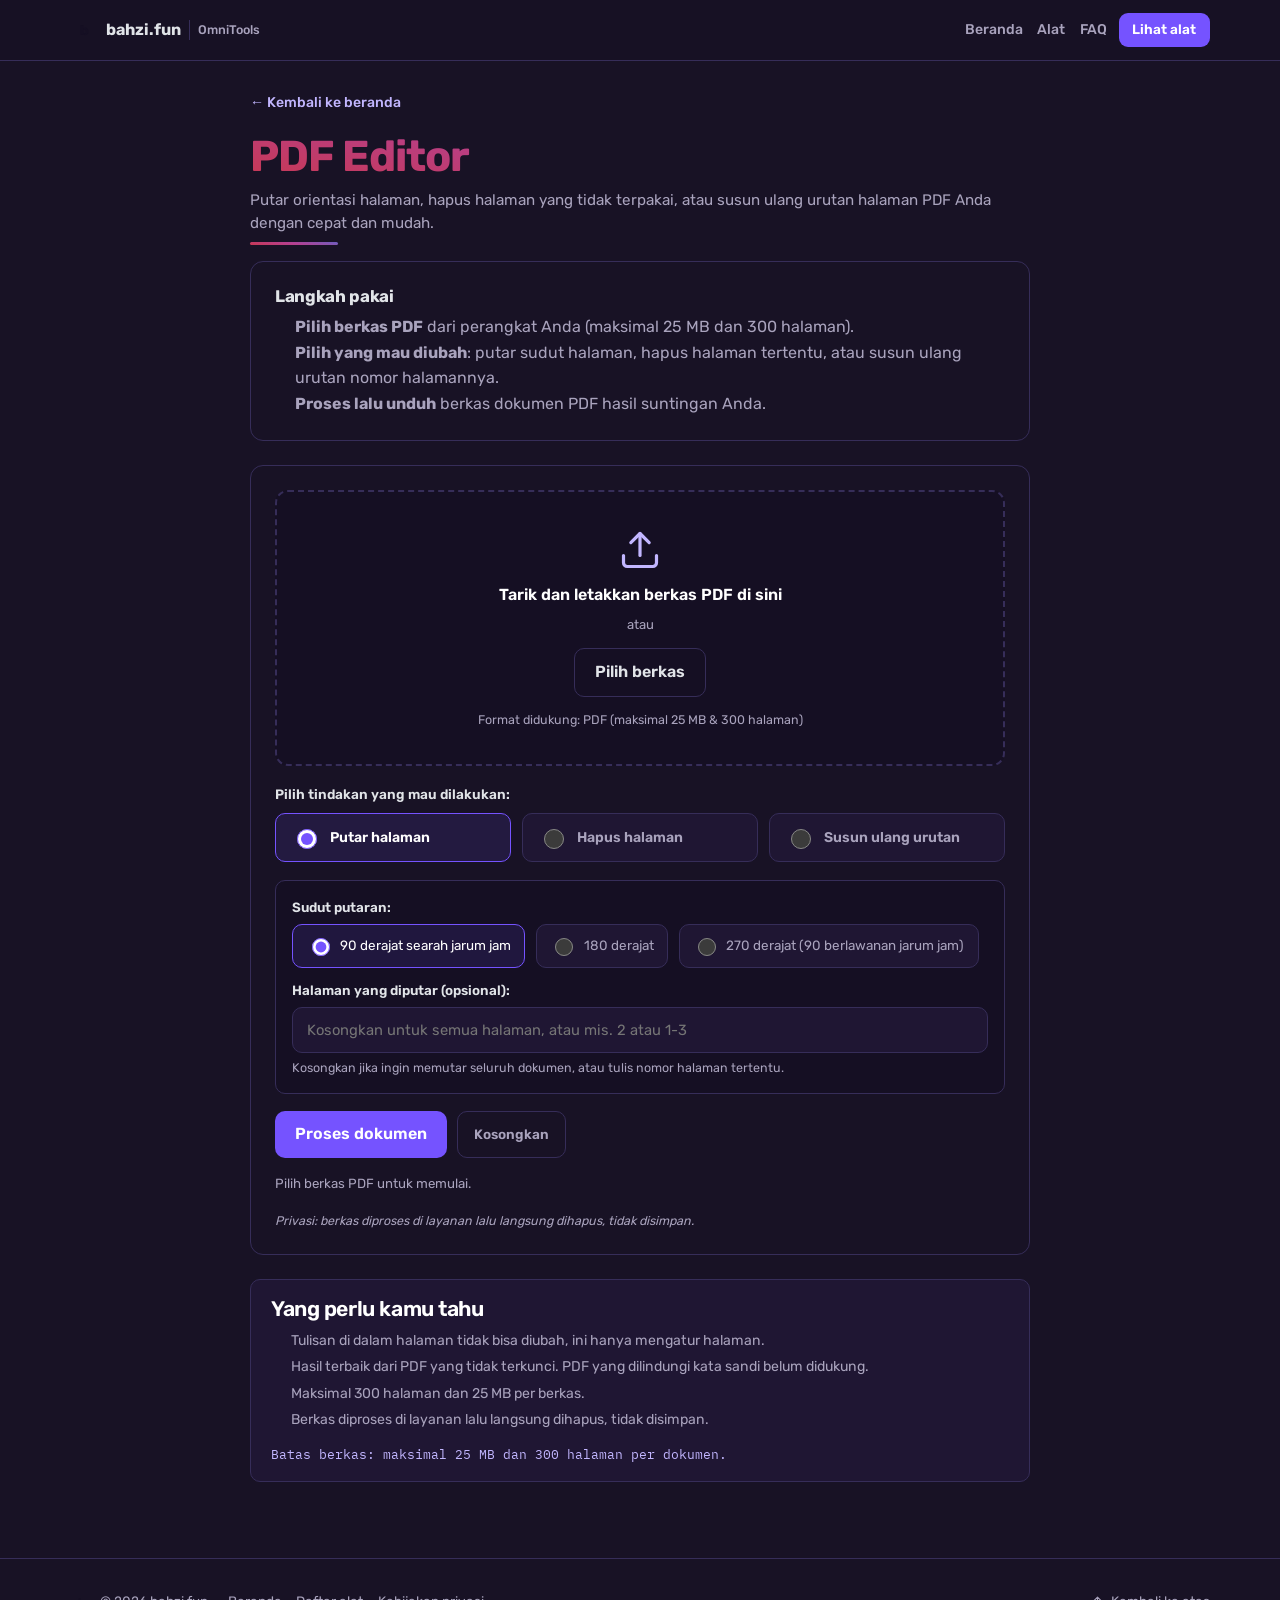
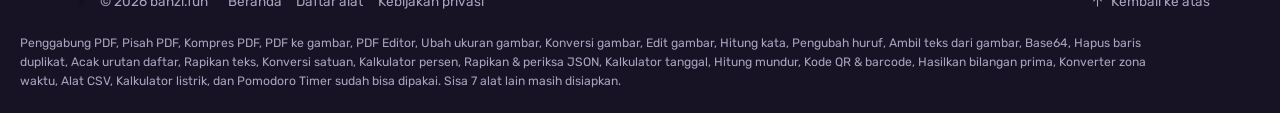
==== editor-pdf/index.html @ 370a0bfe "Tambah alat "PDF Editor": putar, hapus, atau susun ulang halaman PDF" ====
<!DOCTYPE html>
<html lang="id">
<head>
  <meta charset="UTF-8">
  <meta name="viewport" content="width=device-width, initial-scale=1">
  <meta name="color-scheme" content="dark">
  <meta name="theme-color" content="#181225">
  <meta name="robots" content="index,follow">

  <title>PDF Editor: Putar, hapus, susun ulang halaman PDF | bahzi.fun</title>
  <meta name="description" content="Putar sudut halaman, hapus halaman tertentu, atau susun ulang urutan dokumen PDF langsung di browser. Batas 25 MB dan 300 halaman. Berkas diproses di memori layanan lalu langsung dihapus.">
  <link rel="canonical" href="https://bahzi.fun/editor-pdf/">

  <!-- Google tag (gtag.js) + Consent Mode v2 -->
  <script>
    window.dataLayer = window.dataLayer || [];
    function gtag(){dataLayer.push(arguments);}
    gtag('consent', 'default', {
      ad_storage: 'denied',
      ad_user_data: 'denied',
      ad_personalization: 'denied',
      analytics_storage: 'denied',
      wait_for_update: 500
    });
  </script>
  <script async src="https://www.googletagmanager.com/gtag/js?id=G-MKL7XG6DH4"></script>
  <script>
    gtag('js', new Date());
    gtag('config', 'G-MKL7XG6DH4');
  </script>

  <!-- Google AdSense -->
  <script async src="https://pagead2.googlesyndication.com/pagead/js/adsbygoogle.js?client=ca-pub-5901632307149966"
          crossorigin="anonymous"></script>

  <meta property="og:type" content="website">
  <meta property="og:site_name" content="bahzi.fun">
  <meta property="og:title" content="PDF Editor: Putar, hapus, susun ulang halaman PDF | bahzi.fun">
  <meta property="og:description" content="Putar sudut halaman, hapus halaman tertentu, atau susun ulang urutan dokumen PDF langsung di browser. Batas 25 MB dan 300 halaman. Berkas diproses di memori layanan lalu langsung dihapus.">
  <meta property="og:url" content="https://bahzi.fun/editor-pdf/">
  <meta property="og:locale" content="id_ID">

  <meta name="twitter:card" content="summary">
  <meta name="twitter:title" content="PDF Editor: Putar, hapus, susun ulang halaman PDF | bahzi.fun">
  <meta name="twitter:description" content="Putar sudut halaman, hapus halaman tertentu, atau susun ulang urutan dokumen PDF langsung di browser. Batas 25 MB dan 300 halaman. Berkas diproses di memori layanan lalu langsung dihapus.">

  <link rel="icon" href="data:image/svg+xml,%3Csvg viewBox='0 0 32 32'%3E%3Cdefs%3E%3ClinearGradient id='g' x1='0' y1='0' x2='1' y2='1'%3E%3Cstop offset='0' stop-color='%23fd44b0'/%3E%3Cstop offset='1' stop-color='%237553ff'/%3E%3C/linearGradient%3E%3C/defs%3E%3Crect width='32' height='32' rx='9' fill='url(%23g)'/%3E%3Ctext x='16' y='22' text-anchor='middle' font-size='16' font-weight='700' fill='%23150f23' font-family='sans-serif'%3Eb%3C/text%3E%3C/svg%3E">

  <link rel="stylesheet" href="/assets/styles.css?v=__V__">
  <script src="/assets/tool-pdf-edit.js?v=__V__" defer></script>
</head>
<body>
  <a class="skip-link" href="#main">Lewati ke konten utama</a>

  <!-- Sprite ikon inline -->
  <svg class="svg-sprite" aria-hidden="true" hidden>
    <defs>
      <linearGradient id="bz-gradient" x1="0" y1="0" x2="1" y2="1">
        <stop offset="0" stop-color="#fd44b0"></stop>
        <stop offset="1" stop-color="#7553ff"></stop>
      </linearGradient>
    </defs>
    <symbol id="icon-logo" viewBox="0 0 32 32">
      <rect width="32" height="32" rx="9" fill="url(#bz-gradient)"></rect>
      <text x="16" y="22" text-anchor="middle" font-size="16" font-weight="700" fill="#150f23">b</text>
    </symbol>
    <symbol id="icon-arrow-up" viewBox="0 0 24 24" fill="none" stroke="currentColor" stroke-width="1.75" stroke-linecap="round" stroke-linejoin="round">
      <path d="M12 19V5M6 11l6-6 6 6"></path>
    </symbol>
  </svg>

  <header class="navbar" id="top">
    <div class="navbar__inner container">
      <a class="navbar__brand" href="/" aria-label="bahzi.fun: kembali ke beranda">
        <svg class="wordmark" aria-hidden="true" focusable="false"><use href="#icon-logo"></use></svg>
        <span class="navbar__brand-text">bahzi.fun</span>
        <span class="navbar__brand-sub">OmniTools</span>
      </a>
      <nav class="navbar__nav" aria-label="Navigasi utama">
        <a class="navbar__link" href="/">Beranda</a>
        <a class="navbar__link" href="/#alat">Alat</a>
        <a class="navbar__link" href="/#faq">FAQ</a>
      </nav>
      <a class="btn btn--primary btn--sm navbar__cta" href="/#alat">Lihat alat</a>
    </div>
  </header>

  <main id="main">
    <section class="tools section--sub" aria-labelledby="pdfedit-title">
      <div class="container pdfedit__page">
        <div class="tools__head">
          <p class="pdfedit__back"><a class="pdfedit__back-link" href="/">&larr; Kembali ke beranda</a></p>
          <h1 class="tools__title" id="pdfedit-title">PDF Editor</h1>
          <p class="tools__lead">Putar orientasi halaman, hapus halaman yang tidak terpakai, atau susun ulang urutan halaman PDF Anda dengan cepat dan mudah.</p>
        </div>

        <section class="panel" style="margin-bottom: 1.5rem;" aria-labelledby="langkah-title">
          <h2 id="langkah-title" style="font-size: 1.05rem; margin-top: 0;">Langkah pakai</h2>
          <ol style="margin: .5rem 0 0 1.25rem; padding: 0; color: var(--text-muted); line-height: 1.6;">
            <li><strong>Pilih berkas PDF</strong> dari perangkat Anda (maksimal 25 MB dan 300 halaman).</li>
            <li><strong>Pilih yang mau diubah</strong>: putar sudut halaman, hapus halaman tertentu, atau susun ulang urutan nomor halamannya.</li>
            <li><strong>Proses lalu unduh</strong> berkas dokumen PDF hasil suntingan Anda.</li>
          </ol>
        </section>

        <div class="container">
          <aside class="ad-slot" data-ad-slot="atas" aria-label="Iklan"></aside>
        </div>

        <div class="pdfedit__app panel" id="pdfedit-app">
          <form id="pdfedit-form" class="pdfedit__form">
            <!-- Area pilih berkas (drag and drop) -->
            <div class="pdfedit__dropzone" id="pdfedit-dropzone" tabindex="0" role="region" aria-label="Area pilih berkas PDF">
              <input type="file" id="pdfedit-file-input" class="pdfedit__file-input" accept="application/pdf,.pdf" aria-label="Unggah berkas PDF">
              <div class="pdfedit__drop-content">
                <svg class="pdfedit__drop-icon" viewBox="0 0 24 24" fill="none" stroke="currentColor" stroke-width="1.75" stroke-linecap="round" stroke-linejoin="round" aria-hidden="true">
                  <path d="M21 15v4a2 2 0 0 1-2 2H5a2 2 0 0 1-2-2v-4"></path>
                  <polyline points="17 8 12 3 7 8"></polyline>
                  <line x1="12" y1="3" x2="12" y2="15"></line>
                </svg>
                <p class="pdfedit__drop-title">Tarik dan letakkan berkas PDF di sini</p>
                <p class="pdfedit__drop-subtitle">atau</p>
                <button type="button" class="btn btn--secondary pdfedit__browse-btn" id="pdfedit-browse-btn">Pilih berkas</button>
                <p class="pdfedit__drop-hint" id="pdfedit-drop-hint">Format didukung: PDF (maksimal 25 MB &amp; 300 halaman)</p>
              </div>
            </div>

            <!-- Ringkasan berkas yang dipilih -->
            <div class="pdfedit__file-box" id="pdfedit-file-box" hidden>
              <div class="pdfedit__file-details">
                <span class="pdfedit__file-badge" id="pdfedit-file-badge">PDF</span>
                <div class="pdfedit__file-text">
                  <p class="pdfedit__file-name" id="pdfedit-file-name"></p>
                  <p class="pdfedit__file-size" id="pdfedit-file-size"></p>
                  <p class="pdfedit__file-pages" id="pdfedit-file-pages"></p>
                </div>
              </div>
              <button type="button" class="btn btn--ghost btn--sm pdfedit__remove-btn" id="pdfedit-remove-btn" aria-label="Ganti berkas">Ganti berkas</button>
            </div>

            <!-- Pilihan mode penyuntingan (dibangun dinamis dari limits) -->
            <div class="pdfedit__section" id="pdfedit-section-mode">
              <span class="pdfedit__section-label" id="pdfedit-mode-heading">Pilih tindakan yang mau dilakukan:</span>
              <div class="pdfedit__mode-list" id="pdfedit-mode-list" role="radiogroup" aria-labelledby="pdfedit-mode-heading">
                <!-- Diisi dari respons limits -->
              </div>
            </div>

            <!-- Panel Mode: Putar -->
            <div class="pdfedit__panel-mode" id="pdfedit-panel-putar">
              <div class="pdfedit__field-item">
                <span class="pdfedit__field-label">Sudut putaran:</span>
                <div class="pdfedit__angle-group" id="pdfedit-angle-group" role="radiogroup" aria-label="Sudut rotasi">
                  <label class="pdfedit__angle-label">
                    <input type="radio" name="pdfedit-angle-radio" value="90" checked>
                    <span>90 derajat searah jarum jam</span>
                  </label>
                  <label class="pdfedit__angle-label">
                    <input type="radio" name="pdfedit-angle-radio" value="180">
                    <span>180 derajat</span>
                  </label>
                  <label class="pdfedit__angle-label">
                    <input type="radio" name="pdfedit-angle-radio" value="270">
                    <span>270 derajat (90 berlawanan jarum jam)</span>
                  </label>
                </div>
              </div>
              <div class="pdfedit__field-item">
                <label class="pdfedit__field-label" for="pdfedit-input-pages-rotate">Halaman yang diputar (opsional):</label>
                <input type="text" id="pdfedit-input-pages-rotate" class="pdfedit__input-text" placeholder="Kosongkan untuk semua halaman, atau mis. 2 atau 1-3">
                <p class="pdfedit__field-hint">Kosongkan jika ingin memutar seluruh dokumen, atau tulis nomor halaman tertentu.</p>
              </div>
            </div>

            <!-- Panel Mode: Hapus -->
            <div class="pdfedit__panel-mode" id="pdfedit-panel-hapus" hidden>
              <div class="pdfedit__field-item">
                <label class="pdfedit__field-label" for="pdfedit-input-pages-delete">Nomor halaman yang ingin dihapus:</label>
                <input type="text" id="pdfedit-input-pages-delete" class="pdfedit__input-text" placeholder="contoh: 2, atau 1-3">
                <p class="pdfedit__field-hint">Tulis nomor atau rentang halaman yang akan dibuang (contoh: 2, atau 1-3, 5). Sisakan minimal satu halaman.</p>
              </div>
            </div>

            <!-- Panel Mode: Susun ulang (urutkan) -->
            <div class="pdfedit__panel-mode" id="pdfedit-panel-urutkan" hidden>
              <div class="pdfedit__field-item">
                <label class="pdfedit__field-label" for="pdfedit-input-order">Urutan baru halaman:</label>
                <input type="text" id="pdfedit-input-order" class="pdfedit__input-text" placeholder="contoh: 3, 1, 2">
                <p class="pdfedit__field-hint">Tulis urutan lengkap nomor halaman 1 sampai N dipisahkan koma.</p>
                <div class="pdfedit__order-actions">
                  <button type="button" class="btn btn--secondary btn--sm pdfedit__helper-btn" id="pdfedit-btn-auto-order">Isi otomatis berurutan</button>
                </div>
              </div>
            </div>

            <!-- Tombol aksi form -->
            <div class="pdfedit__actions">
              <button type="submit" class="btn btn--primary pdfedit__submit-btn" id="pdfedit-submit-btn" disabled>Proses dokumen</button>
              <button type="button" class="btn btn--ghost pdfedit__reset-btn" id="pdfedit-reset-btn" disabled>Kosongkan</button>
            </div>
          </form>

          <!-- Wadah status proses -->
          <div class="status pdfedit__status" id="pdfedit-status" aria-live="polite">Pilih berkas PDF untuk memulai.</div>

          <!-- Panel hasil proses -->
          <div class="pdfedit__results" id="pdfedit-results" hidden>
            <div class="pdfedit__results-head">
              <h2 class="pdfedit__results-title">Hasil suntingan</h2>
              <p class="pdfedit__results-meta" id="pdfedit-results-meta"></p>
            </div>

            <div class="pdfedit__summary-grid" id="pdfedit-summary-grid">
              <div class="pdfedit__summary-card">
                <span class="pdfedit__summary-label">Halaman awal</span>
                <span class="pdfedit__summary-value" id="pdfedit-summary-source">-</span>
              </div>
              <div class="pdfedit__summary-card">
                <span class="pdfedit__summary-label">Halaman hasil</span>
                <span class="pdfedit__summary-value" id="pdfedit-summary-result">-</span>
              </div>
              <div class="pdfedit__summary-card">
                <span class="pdfedit__summary-label">Halaman disunting</span>
                <span class="pdfedit__summary-value pdfedit__summary-value--highlight" id="pdfedit-summary-affected">-</span>
              </div>
            </div>

            <div class="pdfedit__result-info" id="pdfedit-result-info">
              <p class="pdfedit__info-text" id="pdfedit-info-text"></p>
            </div>

            <div class="pdfedit__results-actions">
              <a class="btn btn--primary pdfedit__download-btn" id="pdfedit-download-btn" href="#" role="button" download="editor-pdf.pdf">Unduh PDF</a>
              <button type="button" class="btn btn--secondary pdfedit__copy-btn" id="pdfedit-copy-btn">Salin ringkasan</button>
            </div>
          </div>

          <p class="pdfedit__privacy-tag">Privasi: berkas diproses di layanan lalu langsung dihapus, tidak disimpan.</p>
        </div>

        <!-- Bagian Yang Perlu Kamu Tahu -->
        <section class="panel pdfedit__notice" style="margin-top: 1.5rem;" aria-labelledby="notice-title">
          <h2 class="pdfedit__notice-title" id="notice-title">Yang perlu kamu tahu</h2>
          <ul class="pdfedit__notice-list" id="pdfedit-notice-list">
            <li>Tulisan di dalam halaman tidak bisa diubah, ini hanya mengatur halaman.</li>
            <li>Hasil terbaik dari PDF yang tidak terkunci. PDF yang dilindungi kata sandi belum didukung.</li>
            <li>Maksimal 300 halaman dan 25 MB per berkas.</li>
            <li>Berkas diproses di layanan lalu langsung dihapus, tidak disimpan.</li>
          </ul>
          <p class="pdfedit__limits-desc" id="pdfedit-limits-desc">Batas berkas: maksimal 25 MB dan 300 halaman per dokumen.</p>
        </section>

        <div class="container">
          <aside class="ad-slot" data-ad-slot="bawah" aria-label="Iklan"></aside>
        </div>

        <noscript>
          <div class="panel pdfedit__noscript">
            <h2>Penyunting Halaman PDF</h2>
            <p>Alat ini memungkinkan Anda memutar sudut halaman, menghapus halaman yang tidak dibutuhkan, atau menyusun ulang susunan halaman PDF. Untuk menjalankan proses penyuntingan, silakan aktifkan JavaScript pada peramban Anda.</p>
            <p>Batas berkas: maksimal 25 MB dan 300 halaman per dokumen. Berkas diproses langsung di memori layanan lalu segera dibuang.</p>
          </div>
        </noscript>
      </div>
    </section>
  </main>

  <footer class="footer">
    <div class="footer__inner container">
      <div class="footer__brand">
        <svg class="wordmark wordmark--sm" aria-hidden="true" focusable="false"><use href="#icon-logo"></use></svg>
        <p class="footer__copy">&copy; 2026 bahzi.fun</p>
      </div>
      <nav class="footer__nav" aria-label="Tautan footer">
        <a class="footer__link" href="/">Beranda</a>
        <a class="footer__link" href="/#alat">Daftar alat</a>
        <a class="footer__link" href="/privasi.html">Kebijakan privasi</a>
      </nav>
      <a class="footer__top" href="#top" aria-label="Kembali ke atas">
        <svg aria-hidden="true"><use href="#icon-arrow-up"></use></svg>
        Kembali ke atas
      </a>
    </div>
    <p class="footer__note container">Penggabung PDF, Pisah PDF, Kompres PDF, PDF ke gambar, PDF Editor, Ubah ukuran gambar, Konversi gambar, Edit gambar, Hitung kata, Pengubah huruf, Ambil teks dari gambar, Base64, Hapus baris duplikat, Acak urutan daftar, Rapikan teks, Konversi satuan, Kalkulator persen, Rapikan &amp; periksa JSON, Kalkulator tanggal, Hitung mundur, Kode QR &amp; barcode, Hasilkan bilangan prima, Konverter zona waktu, Alat CSV, Kalkulator listrik, dan Pomodoro Timer sudah bisa dipakai. Sisa 7 alat lain masih disiapkan.</p>
  </footer>

  <div class="cookiebar" id="cookiebar" hidden>
    <p class="cookiebar__text">Cookie dipakai untuk statistik kunjungan dan iklan Google.</p>
    <div class="cookiebar__actions">
      <button class="btn btn--primary cookiebar__btn" id="cookiebar-ok" type="button">Setuju</button>
      <button class="btn btn--ghost cookiebar__btn" id="cookiebar-tolak" type="button">Tolak</button>
    </div>
    <a class="cookiebar__link" href="/privasi.html">Kebijakan privasi</a>
  </div>
</body>
</html>
---- assets/styles.css ----
/* ==========================================================================
   OmniTools (bahzi.fun): styles.css
   Tema: dark purple ala Sentry.io (token warna & gradient dari situs sentry.io).
   Mobile-first, dark mode default, tanpa aset/gambar eksternal (font self-host).
   Struktur halaman: navbar ringkas -> section Alat (#alat) dengan toolbar sticky
   -> section sekunder (kenapa, roadmap, cara kerja, faq) -> footer.
   ========================================================================== */

/* ---------- Font self-host (subset latin, unduhan dari Google Fonts) ------- */
/* Rubik dilayani sebagai variable font: satu berkas mencakup bobot 400-700.  */
@font-face {
  font-family: "Rubik";
  font-style: normal;
  font-weight: 400 700;
  font-display: swap;
  src: url("fonts/rubik-variable.woff2") format("woff2");
}
@font-face {
  font-family: "IBM Plex Mono";
  font-style: normal;
  font-weight: 400;
  font-display: swap;
  src: url("fonts/ibm-plex-mono-400.woff2") format("woff2");
}

/* ---------- Token warna (nilai persis dari sentry.io) ---------------------- */
:root {
  /* permukaan */
  --bg: #181225;
  --surface: #1f1633;
  --surface-2: #241a3d;
  --code: #150f23;
  --border: #362d59;

  /* teks */
  --text: #e1e4e8;
  --text-muted: #a9a3bd;

  /* brand */
  --brand: #7553ff;
  --brand-hover: #5f3fe0;
  /* Ungu untuk TEKS. --brand dipakai untuk bidang/tombol; sebagai warna huruf
     di atas latar gelap ia hanya 3,4:1 (gagal AA), jadi teks pakai versi terang. */
  --brand-text: #c2b6ff;
  --blurple: #6a5fc1;
  --deep-1: #36166b;
  --deep-2: #422082;
  --deep-3: #4e2a9a;

  /* aksen */
  --pink: #fd44b0;
  --pink-dark: #c83852;
  --pink-light: #fa7faa;
  --orange: #ffb287;
  --orange-dark: #f4834f;
  --yellow: #ffdb4a;
  --green: #85e89d;

  /* gradient khas Sentry */
  --grad-title: linear-gradient(11deg, #c83852 0%, #b44092 50%, #6a5fc1 100%);
  --grad-panel: linear-gradient(148.9deg, #36166b 18.17%, #422082 56.94%, #4e2a9a 95.71%);
  --glow-brand: 0 8px 24px rgba(117, 83, 255, .18);

  /* bentuk & ritme */
  --radius: 10px;
  --radius-card: 13px;
  --radius-pill: 999px;
  --gap: 1rem;
  --pad-section: clamp(1.75rem, 1.4rem + 1.4vw, 2.5rem);
  --transition: 200ms ease;
  --maxw: 1180px;
  --nav-h: 56px;

  --font-sans: "Rubik", -apple-system, BlinkMacSystemFont, "Segoe UI", Roboto, sans-serif;
  --font-mono: "IBM Plex Mono", ui-monospace, Monaco, Menlo, Consolas, monospace;
}

/* ---------- Reset & dasar -------------------------------------------------- */
*, *::before, *::after { box-sizing: border-box; }
html, body { margin: 0; padding: 0; }
[hidden] { display: none !important; }

html { color-scheme: dark; scroll-behavior: smooth; background: var(--bg); }

body {
  background: var(--bg);
  color: var(--text);
  font-family: var(--font-sans);
  font-weight: 400;
  line-height: 1.55;
  -webkit-font-smoothing: antialiased;
  overflow-x: hidden;
}

/* Aksen latar ala Sentry: radial-glow ungu + grid tipis (CSS murni, tanpa gambar) */
body::before,
body::after { content: ""; position: fixed; inset: 0; z-index: -1; pointer-events: none; }
body::before {
  background:
    radial-gradient(42% 38% at 12% -6%, rgba(117, 83, 255, .30), transparent 70%),
    radial-gradient(38% 34% at 92% 2%, rgba(253, 68, 176, .16), transparent 72%),
    radial-gradient(50% 40% at 50% 108%, rgba(78, 42, 154, .40), transparent 70%);
}
body::after {
  background-image:
    linear-gradient(to right, rgba(54, 45, 89, .30) 1px, transparent 1px),
    linear-gradient(to bottom, rgba(54, 45, 89, .30) 1px, transparent 1px);
  background-size: 64px 64px;
  mask-image: radial-gradient(120% 80% at 50% 0%, #000 0%, transparent 78%);
  -webkit-mask-image: radial-gradient(120% 80% at 50% 0%, #000 0%, transparent 78%);
  opacity: .5;
}

h1, h2, h3, h4 { line-height: 1.2; margin: 0 0 .5em; font-weight: 700; letter-spacing: -0.02em; }
p { margin: 0 0 1em; }
a { color: inherit; }
ul, ol { margin: 0; padding: 0; list-style: none; }
button { font: inherit; color: inherit; background: none; border: 0; cursor: pointer; }
input { font: inherit; color: inherit; }
svg { display: block; }

.container { max-width: var(--maxw); margin-inline: auto; padding-inline: 1.25rem; }
.mono, .toolbar__counts, .tool-group__count { font-family: var(--font-mono); }

/* ---------- Utilitas aksesibilitas ---------------------------------------- */
.sr-only {
  position: absolute; width: 1px; height: 1px; padding: 0; margin: -1px;
  overflow: hidden; clip: rect(0, 0, 0, 0); white-space: nowrap; border: 0;
}
.skip-link {
  position: absolute; top: -100%; left: 1rem;
  background: var(--brand); color: #fff; font-weight: 600;
  padding: .7rem 1.15rem; border-radius: var(--radius);
  z-index: 1000; transition: top var(--transition);
}
.skip-link:focus { top: .5rem; }
:focus-visible { outline: 2px solid var(--brand); outline-offset: 3px; border-radius: 4px; }
.svg-sprite { position: absolute; width: 0; height: 0; overflow: hidden; }

/* ---------- Tipografi section --------------------------------------------- */
.section__head { max-width: 640px; margin-bottom: 1.1rem; }
.section__title { font-size: clamp(1.05rem, 1rem + .5vw, 1.3rem); margin-bottom: .35rem; }
.section__lead { color: var(--text-muted); font-size: .92rem; margin-bottom: 0; }

main > section { padding-block: var(--pad-section); }
/* Tautan anchor (menu Alat/Roadmap/FAQ) tidak boleh mendarat dengan judul
   tertutup navbar sticky, jadi setiap section menyisakan jarak setinggi itu. */
main > section { scroll-margin-top: calc(var(--nav-h) + 12px); }
/* Section di bawah daftar alat dibuat lebih kecil/sekunder */
.section--sub { padding-block: clamp(1.25rem, 1rem + 1vw, 1.9rem); }
.section--sub .section__head { margin-bottom: .9rem; }

/* ---------- Tombol --------------------------------------------------------- */
.btn {
  display: inline-flex; align-items: center; justify-content: center; gap: .5rem;
  min-height: 44px; padding: .7rem 1.25rem; border-radius: var(--radius);
  font-weight: 600; text-decoration: none; white-space: nowrap;
  transition: background var(--transition), border-color var(--transition),
              transform var(--transition), box-shadow var(--transition), color var(--transition);
}
.btn--primary { background: var(--brand); color: #fff; }
.btn--primary:hover { background: var(--brand-hover); }
.btn--secondary { background: transparent; border: 1px solid var(--border); color: var(--text); }
.btn--secondary:hover { border-color: var(--brand); color: #fff; }
.btn--ghost {
  background: transparent; border: 1px solid var(--border); color: var(--text-muted);
  min-height: 40px; padding: .45rem 1rem; font-size: .85rem;
}
.btn--ghost:hover { color: #fff; border-color: var(--brand); }
.btn--sm { min-height: 34px; padding: .4rem .85rem; font-size: .85rem; border-radius: 9px; }

/* ---------- Badge & chip --------------------------------------------------- */
.badge {
  display: inline-flex; align-items: center; gap: .4rem;
  font-size: .72rem; font-weight: 600; padding: .2rem .6rem;
  border-radius: var(--radius-pill); border: 1px solid var(--border); white-space: nowrap;
}
.badge--available { color: var(--green); background: rgba(133, 232, 157, .12); border-color: rgba(133, 232, 157, .3); }
.badge--soon { color: var(--yellow); background: rgba(255, 219, 74, .12); border-color: rgba(255, 219, 74, .3); }

.chips { display: flex; flex-wrap: wrap; gap: .4rem; }
.chip {
  min-height: 34px; padding: .3rem .8rem; border-radius: var(--radius-pill);
  border: 1px solid var(--border); background: transparent; color: var(--text);
  font-size: .82rem; font-weight: 500;
  transition: background var(--transition), color var(--transition), border-color var(--transition);
}
.chip:hover { border-color: var(--brand); color: #fff; }
.chip--active { background: var(--brand); color: #fff; border-color: transparent; font-weight: 600; }

/* ---------- Panel gradient khas Sentry ------------------------------------- */
.panel {
  border: 1px solid var(--border); border-radius: var(--radius-card);
  padding: clamp(1rem, .8rem + 1vw, 1.5rem);
}
.panel--deep { background: var(--grad-panel); }

/* ================= NAVBAR ================= */
.navbar {
  position: sticky; top: 0; z-index: 100;
  background: rgba(24, 18, 37, .82);
  backdrop-filter: blur(12px);
  -webkit-backdrop-filter: blur(12px);
  border-bottom: 1px solid var(--border);
}
.navbar__inner {
  display: flex; align-items: center; flex-wrap: nowrap; gap: .75rem;
  min-height: var(--nav-h);
}
.navbar__brand { display: inline-flex; align-items: center; gap: .5rem; text-decoration: none; font-weight: 700; }
.wordmark { width: 28px; height: 28px; flex-shrink: 0; }
.wordmark--sm { width: 22px; height: 22px; }
.navbar__brand-text { font-size: 1rem; white-space: nowrap; }
.navbar__brand-sub {
  font-size: .78rem; font-weight: 500; color: var(--text-muted);
  padding-left: .5rem; border-left: 1px solid var(--border); white-space: nowrap;
}
.navbar__nav { display: flex; gap: .9rem; margin-left: auto; overflow-x: auto; scrollbar-width: none; }
.navbar__nav::-webkit-scrollbar { display: none; }
.navbar__link {
  text-decoration: none; color: var(--text-muted); font-weight: 500; font-size: .88rem;
  white-space: nowrap; padding: .4rem 0; transition: color var(--transition);
}
.navbar__link:hover { color: var(--brand-text); }
.navbar__cta { flex-shrink: 0; }

/* ================= SECTION ALAT (#alat) ================= */
.tools__head { margin-bottom: 1rem; }
.tools__title {
  font-size: clamp(1.8rem, 1.35rem + 2.2vw, 2.7rem);
  margin-bottom: .4rem;
  background-image: var(--grad-title);
  -webkit-background-clip: text; background-clip: text; color: transparent;
}
@supports not ((-webkit-background-clip: text) or (background-clip: text)) {
  .tools__title { background-image: none; color: var(--text); }
}
.tools__head::after {
  content: ""; display: block; width: 88px; height: 3px; border-radius: 3px;
  background-image: var(--grad-title); margin-top: .35rem;
}
.tools__lead { color: var(--text-muted); font-size: .95rem; margin-bottom: 0; }

/* Toolbar sticky di bawah navbar (ala toolbar produk) */
.toolbar {
  position: sticky; top: calc(var(--nav-h) + 1px); z-index: 90;
  display: flex; flex-direction: column; gap: .55rem;
  margin-block: .9rem 1.4rem;
  padding: .7rem .8rem;
  background: rgba(31, 22, 51, .93);
  backdrop-filter: blur(12px);
  -webkit-backdrop-filter: blur(12px);
  border: 1px solid var(--border);
  border-radius: var(--radius-card);
  box-shadow: 0 10px 26px rgba(10, 6, 22, .45);
}
.toolbar__row { display: flex; align-items: center; gap: .5rem; }
.toolbar__filters { display: flex; flex-direction: column; gap: .4rem; }
.chips--status .chip { font-size: .78rem; min-height: 30px; padding: .2rem .7rem; }

.search { flex: 1 1 auto; min-width: 0; }
.search__label {
  display: block; margin-bottom: .3rem; font-size: .75rem; color: var(--text-muted);
}
.search__label-hint { font-weight: 400; }
.search__field { position: relative; }
.search__icon {
  position: absolute; left: .75rem; top: 50%; transform: translateY(-50%);
  width: 17px; height: 17px; color: var(--text-muted);
}
.search__input {
  width: 100%; min-height: 44px; padding: .5rem .85rem .5rem 2.3rem;
  background: var(--code); border: 1px solid var(--border); border-radius: var(--radius);
  color: var(--text); font-size: .9rem;
}
.search__input::placeholder { color: var(--text-muted); }
.search__input:focus-visible { outline-offset: 2px; border-color: var(--brand); }

.toolbar__counts {
  margin: 0; font-size: .78rem; color: var(--text-muted);
  padding-top: .5rem; border-top: 1px dashed var(--border);
}

/* Grid alat: 7 grup kategori */
.tools__grid { display: flex; flex-direction: column; gap: 1.4rem; }
.tool-group { scroll-margin-top: calc(var(--nav-h) + var(--sticky-offset, 120px) + 14px); }
.tool-group__title {
  display: inline; font-size: 1rem; scroll-margin-top: calc(var(--nav-h) + var(--sticky-offset, 120px) + 14px);
}
.tool-group__count { color: var(--text-muted); font-size: .8rem; margin-left: .35rem; }
.tool-group__note { display: block; color: var(--pink-light); font-size: .8rem; margin-top: .25rem; }
.tool-group__list {
  display: grid; grid-template-columns: 1fr; gap: .7rem; margin-top: .7rem;
}

.tool-card {
  display: flex; gap: .7rem; align-items: flex-start;
  background: var(--surface); border: 1px solid var(--border);
  border-radius: var(--radius-card); padding: .9rem 1rem;
  transition: border-color var(--transition), transform var(--transition), box-shadow var(--transition);
}
.tool-card:hover {
  border-color: var(--brand); transform: translateY(-2px); box-shadow: var(--glow-brand);
}
.tool-card__icon { width: 22px; height: 22px; color: var(--blurple); flex-shrink: 0; margin-top: .15rem; }
.tool-card__body { min-width: 0; }
.tool-card__title { font-size: .95rem; margin-bottom: .2rem; }
.tool-card__desc { font-size: .84rem; color: var(--text-muted); margin-bottom: .5rem; }

.tools__empty {
  text-align: center; color: var(--text-muted); padding: 2.25rem 1rem;
  display: flex; flex-direction: column; align-items: center; gap: 1rem;
}
.tools__noscript {
  background: var(--surface); border: 1px dashed var(--border); border-radius: var(--radius-card);
  padding: .9rem; color: var(--text-muted); font-size: .9rem;
}

/* ================= KENAPA (sekunder) ================= */
.features__grid { display: grid; grid-template-columns: 1fr; gap: .7rem; }
.card {
  background: var(--surface); border: 1px solid var(--border);
  border-radius: var(--radius-card); padding: 1rem;
  transition: border-color var(--transition), transform var(--transition), box-shadow var(--transition);
}
.card:hover { border-color: var(--brand); transform: translateY(-2px); box-shadow: var(--glow-brand); }
.card__icon { width: 20px; height: 20px; color: var(--pink); margin-bottom: .5rem; }
.card__title { font-size: .92rem; margin-bottom: .2rem; }
.card__desc { color: var(--text-muted); font-size: .82rem; margin-bottom: 0; }

/* ================= ROADMAP (sekunder) ================= */
.phases__grid { display: grid; grid-template-columns: 1fr; gap: .7rem; }
.phase { border-left: 2px solid var(--blurple); padding-left: .8rem; }
.phase__num { font-size: .75rem; font-weight: 700; color: var(--yellow); letter-spacing: .04em; text-transform: uppercase; }
.phase__when { display: block; color: var(--text-muted); font-size: .76rem; }
.phase__title { font-size: .92rem; margin: .2rem 0 .35rem; }
.phase__list { display: flex; flex-direction: column; gap: .2rem; }
.phase__item { position: relative; padding-left: .9rem; color: var(--text-muted); font-size: .8rem; }
.phase__item::before {
  content: ""; position: absolute; left: 0; top: .55em; width: 5px; height: 5px;
  border-radius: 50%; background: var(--pink);
}

/* ================= CARA KERJA (sekunder) ================= */
.steps__list { display: grid; grid-template-columns: 1fr; gap: .7rem; }
.step { display: flex; align-items: flex-start; gap: .6rem; }
.step__num {
  display: inline-flex; align-items: center; justify-content: center;
  width: 24px; height: 24px; flex-shrink: 0;
  border-radius: 50%; background: var(--brand); color: #fff;
  font-size: .78rem; font-weight: 700;
}
.step__title { font-size: .9rem; margin-bottom: .15rem; }
.step__desc { color: var(--text-muted); font-size: .82rem; margin-bottom: 0; }

/* ================= FAQ (sekunder) ================= */
.faq__list { display: flex; flex-direction: column; gap: .5rem; }
.faq__item {
  background: var(--surface); border: 1px solid var(--border);
  border-radius: var(--radius); padding: .1rem .9rem;
}
.faq__item:hover { border-color: var(--brand); }
.faq__q {
  display: flex; align-items: center; justify-content: space-between; gap: 1rem;
  min-height: 44px; padding-block: .6rem; font-weight: 600; font-size: .9rem;
  cursor: pointer; list-style: none;
}
.faq__q::-webkit-details-marker { display: none; }
.faq__chevron { width: 16px; height: 16px; color: var(--text-muted); transition: transform var(--transition); flex-shrink: 0; }
.faq__item[open] .faq__chevron { transform: rotate(180deg); }
.faq__a { color: var(--text-muted); font-size: .88rem; padding-bottom: .8rem; }

/* ================= FOOTER ================= */
.footer { border-top: 1px solid var(--border); padding-block: 1.4rem; margin-top: 1.5rem; }
.footer__inner { display: flex; flex-wrap: wrap; align-items: center; gap: .75rem 1.25rem; margin-bottom: .75rem; }
.footer__brand { display: flex; align-items: center; gap: .5rem; }
.footer__copy { margin: 0; color: var(--text-muted); font-size: .85rem; }
.footer__nav { display: flex; gap: .9rem; flex-wrap: wrap; }
.footer__link {
  color: var(--text-muted); text-decoration: none; font-size: .85rem;
  min-height: 40px; display: inline-flex; align-items: center;
}
.footer__link:hover { color: var(--brand-text); }
.footer__top {
  display: inline-flex; align-items: center; gap: .4rem; margin-left: auto;
  color: var(--text-muted); text-decoration: none; font-size: .85rem; min-height: 40px;
}
.footer__top svg { width: 15px; height: 15px; }
.footer__top:hover { color: var(--text); }
.footer__note { color: var(--text-muted); font-size: .76rem; margin: 0; }

/* ================= Animasi reveal ================= */
/* Default: konten tetap terlihat tanpa JS (progressive enhancement) */
.reveal { opacity: 1; transform: none; }
html.js-reveal .reveal { opacity: 0; transform: translateY(10px); transition: opacity 400ms ease, transform 400ms ease; }
html.js-reveal .reveal.is-visible { opacity: 1; transform: translateY(0); }

/* ================= Breakpoints (mobile-first) ================= */
@media (max-width: 719px) {
  /* Toolbar mobile harus tetap ringkas: chip jadi satu baris yang bisa di-scroll
     horizontal, sehingga tinggi toolbar tidak memakan separuh layar. */
  .toolbar { gap: .45rem; padding: .6rem .7rem; margin-block: .75rem 1.1rem; }
  .toolbar__counts { padding-top: .4rem; font-size: .74rem; }
  .chips { flex-wrap: nowrap; overflow-x: auto; scrollbar-width: none; padding-bottom: 2px; }
  .chips::-webkit-scrollbar { display: none; }
  .chip { flex: 0 0 auto; }

  .navbar__brand-sub { display: none; }
  /* Di layar sempit navbar harus tetap satu baris penuh tanpa memotong tautan:
     jarak, ukuran huruf, dan tombol dirapatkan sedikit. */
  .navbar__inner { gap: .5rem; }
  .navbar__brand-text { font-size: .92rem; }
  .navbar__nav { gap: .5rem; }
  .navbar__link { font-size: .78rem; }
  .navbar__cta { padding: .35rem .7rem; font-size: .8rem; }
}

@media (min-width: 720px) {
  :root { --nav-h: 60px; }

  .toolbar__filters { flex-direction: row; flex-wrap: wrap; align-items: center; gap: .5rem 1rem; }
  .tool-group__list { grid-template-columns: repeat(2, 1fr); }
  .features__grid { grid-template-columns: repeat(2, 1fr); }
  .phases__grid { grid-template-columns: repeat(3, 1fr); }
  .steps__list { grid-template-columns: repeat(3, 1fr); }
  .step { flex-direction: column; gap: 0; }
}

@media (min-width: 1024px) {
  .toolbar__row { gap: .75rem; }
  .tool-group__list { grid-template-columns: repeat(3, 1fr); }
  .features__grid { grid-template-columns: repeat(4, 1fr); }
}

/* ================= Prefers-reduced-motion (global) ================= */
@media (prefers-reduced-motion: reduce) {
  *, *::before, *::after {
    animation-duration: .01ms !important;
    animation-iteration-count: 1 !important;
    transition-duration: .01ms !important;
    scroll-behavior: auto !important;
  }
  html { scroll-behavior: auto; }
  .reveal { opacity: 1; transform: none; }
}

/* ================= PDF Merger: kartu alat aktif ================= */
.tool-card--actionable { cursor: pointer; }
.tool-card--actionable:hover { border-color: var(--brand); box-shadow: var(--glow-brand); }

.tool-card__open {
  display: inline-flex; align-items: center; gap: .35rem;
  min-height: 44px; padding: .3rem .75rem; margin-top: .1rem;
  border-radius: 9px; border: 1px solid rgba(117, 83, 255, .45);
  background: rgba(117, 83, 255, .14); color: #fff;
  font-family: inherit; font-size: .78rem; font-weight: 600; cursor: pointer;
  transition: background var(--transition), border-color var(--transition);
}
.tool-card__open:hover { background: var(--brand); border-color: var(--brand); }
.tool-card__open:focus-visible { outline: 2px solid var(--brand); outline-offset: 2px; }
a.tool-card__open { text-decoration: none; }

/* ================= PDF Merger: panel alat inline ================= */
.tool-panel {
  background: var(--surface-2); border: 1px solid var(--border); border-radius: var(--radius-card);
  padding: clamp(1rem, .8rem + 1vw, 1.4rem);
  display: flex; flex-direction: column; gap: .9rem;
  margin-block: .9rem 1.4rem;
  scroll-margin-top: calc(var(--nav-h) + var(--sticky-offset, 120px) + 14px);
}
.tool-panel:focus { outline: none; }
.tool-panel:focus-visible { outline: 2px solid var(--brand); outline-offset: 3px; }

.tool-panel__head { display: flex; align-items: flex-start; gap: .75rem; }
.tool-panel__title { font-size: 1.08rem; margin: 0 0 .25rem; }
.tool-panel__sub { margin: 0; color: var(--brand-text); font-family: var(--font-mono); font-size: .78rem; }
.tool-panel__close {
  margin-left: auto; flex: 0 0 auto; min-width: 44px; min-height: 44px; padding: .4rem .9rem;
  border-radius: 9px; border: 1px solid var(--border); background: transparent;
  color: var(--text); font-size: .85rem; font-weight: 600; cursor: pointer;
  transition: border-color var(--transition), color var(--transition);
}
.tool-panel__close:hover { border-color: var(--brand); color: #fff; }

.tool-panel__note {
  margin: 0; padding: .55rem .7rem; font-size: .78rem; color: var(--text-muted);
  background: rgba(117, 83, 255, .09); border: 1px solid rgba(117, 83, 255, .28);
  border-radius: var(--radius);
}

/* Area unggah (label -> klik & keyboard otomatis membuka pemilih berkas) */
.drop {
  display: flex; flex-direction: column; align-items: center; gap: .3rem;
  padding: 1.1rem .9rem; text-align: center; cursor: pointer;
  border: 1px dashed var(--border); border-radius: var(--radius-card); background: var(--code);
  transition: border-color var(--transition), background var(--transition);
}
.drop:hover, .drop:focus-within { border-color: var(--brand); }
.drop.is-dragover { border-color: var(--brand); background: rgba(117, 83, 255, .13); }
.drop__icon { width: 26px; height: 26px; color: var(--blurple); }
.drop__text { margin: 0; font-size: .86rem; }
.drop__browse { color: #c2b6ff; text-decoration: underline; }
.drop__hint { margin: .15rem 0 0; font-size: .74rem; color: var(--text-muted); }

/* Daftar berkas terpilih */
.filelist { list-style: none; margin: 0; padding: 0; display: flex; flex-direction: column; gap: .4rem; }
.filelist[hidden] { display: none; }
.filelist__item {
  display: flex; align-items: center; gap: .6rem; padding: .5rem .6rem;
  border: 1px solid var(--border); border-radius: var(--radius); background: var(--surface-2);
}
.filelist__pos { min-width: 1.3rem; text-align: center; font-family: var(--font-mono); font-size: .78rem; color: var(--text-muted); }
.filelist__meta { min-width: 0; display: flex; flex-direction: column; }
.filelist__name { font-size: .85rem; overflow: hidden; text-overflow: ellipsis; white-space: nowrap; }
.filelist__size { font-family: var(--font-mono); font-size: .73rem; color: var(--text-muted); }
.filelist__actions { margin-left: auto; display: flex; gap: .3rem; flex: 0 0 auto; }
.filelist__empty { margin: 0; font-size: .82rem; color: var(--text-muted); }

.iconbtn {
  display: inline-flex; align-items: center; justify-content: center;
  width: 44px; height: 44px; line-height: 1; cursor: pointer;
  border: 1px solid var(--border); border-radius: 8px; background: transparent;
  color: var(--text); font-size: .85rem;
  transition: border-color var(--transition), color var(--transition), background var(--transition);
}
.iconbtn:hover:not(:disabled) { border-color: var(--brand); color: #fff; background: rgba(117, 83, 255, .16); }
.iconbtn:disabled { opacity: .38; cursor: not-allowed; }
.iconbtn--danger:hover:not(:disabled) { border-color: var(--pink-light); color: var(--pink-light); background: rgba(250, 127, 170, .12); }

/* Status + aksi. Statis (bukan sticky): di panel inline, sticky-bottom akan
   menempel di dasar viewport dan bertabrakan dengan bilah cookie. */
.tool-panel__foot {
  display: flex; flex-direction: column; gap: .7rem;
}
.status {
  display: flex; align-items: center; gap: .5rem; min-height: 1.25rem; margin: 0;
  font-size: .83rem; color: var(--text-muted);
}
.status--ok { color: var(--green); }
.status--error { color: var(--pink-light); }
.spinner {
  flex: 0 0 auto; width: 15px; height: 15px; border-radius: 50%;
  border: 2px solid rgba(117, 83, 255, .3); border-top-color: var(--brand);
  animation: spin 700ms linear infinite;
}
@keyframes spin { to { transform: rotate(360deg); } }

.tool-panel__actions { display: flex; flex-wrap: wrap; gap: .5rem; }
.tool-panel__actions .btn { flex: 1 1 auto; }
.tool-panel__actions .btn[hidden] { display: none; }

@media (max-width: 719px) {
  .filelist__item { flex-wrap: wrap; }
}

/* ================= Ruang iklan ================= */
/* Slot iklan tidak tampil selama kosong: muncul sendiri begitu kode unit iklan
   (ins.adsbygoogle) ditempel di dalamnya. Jadi tidak ada kotak kosong yang
   terlihat pengunjung sebelum iklan dipasang. */
.ad-slot { display: none; }
.ad-slot:has(ins.adsbygoogle) {
  display: flex; align-items: center; justify-content: center;
  min-height: 110px; margin-block: 1rem;
  border: 1px solid var(--border); border-radius: var(--radius-card);
  background: rgba(31, 22, 51, .5);
}
.ad-slot[data-ad-slot="tengah"]:has(ins.adsbygoogle) { min-height: 250px; }
/* Slot tengah diturunkan tingginya di layar sempit supaya tidak jadi ruang
   kosong raksasa di ponsel. Ditulis SETELAH aturan dasarnya, karena selektor
   berspesifisitas sama: yang belakangan menang. */
@media (max-width: 719px) {
  .ad-slot[data-ad-slot="tengah"]:has(ins.adsbygoogle) { min-height: 180px; }
}

/* ================= Bilah persetujuan cookie ================= */
.cookiebar {
  position: fixed; inset-inline: 0; bottom: 0; z-index: 120;
  display: flex; align-items: center; justify-content: center;
  gap: .6rem .9rem; flex-wrap: wrap;
  padding: .45rem .9rem;
  background: var(--surface); border-top: 1px solid var(--border);
  font-size: .82rem;
}
.cookiebar__text { margin: 0; color: var(--text-muted); }
.cookiebar__link {
  display: inline-flex; align-items: center; min-height: 44px;
  color: var(--brand-text); text-decoration: underline;
}
.cookiebar__btn { min-height: 44px; }
body.has-cookiebar { padding-bottom: 4.5rem; }

/* ================= Halaman privasi ================= */
.legal .panel { margin-bottom: 1rem; }
.legal .panel:last-child { margin-bottom: 0; }
.legal .panel p:last-child { margin-bottom: 0; }

/* ================= Target sentuh di perangkat sentuh ================= */
/* Chip filter dan tombol kecil tingginya di bawah 44px (memang sengaja ringkas
   untuk tetikus). Di perangkat berjari — ponsel & tablet — kontrolnya
   dinaikkan ke minimal 44px supaya tidak salah tekan (pedoman iOS/Android,
   WCAG 2.5.5). Desktop tidak berubah karena `pointer: coarse` tidak cocok. */
.cookiebar__actions { display: flex; align-items: center; gap: .5rem; flex-wrap: wrap; }

@media (pointer: coarse) {
  .chip,
  .chips--status .chip { min-height: 44px; padding: .55rem .9rem; }
  .btn { min-height: 44px; }
  .navbar__link,
  .footer__link { display: inline-flex; align-items: center; min-height: 44px; }
  .imgres__check { min-height: 44px; }
  .field input[type="number"],
  .field select { min-height: 44px; }
  .field input[type="range"] { min-height: 44px; }
}

/* ================= Image Resizer: panel alat inline ================= */
.imgres__info, .imgres__result {
  margin: 0; padding: .6rem .7rem; font-size: .85rem;
  background: var(--surface); border: 1px solid var(--border); border-radius: var(--radius);
}
.imgres__filename {
  margin: 0 0 .2rem; font-weight: 600; overflow: hidden; text-overflow: ellipsis;
  white-space: nowrap;
}
.imgres__meta { margin: 0; font-family: var(--font-mono); font-size: .78rem; color: var(--text-muted); }

.imgres__controls { display: flex; flex-direction: column; gap: .8rem; }
.imgres__row { display: flex; flex-wrap: wrap; gap: .8rem; }
.imgres__row .field { flex: 1 1 160px; }

.field { display: flex; flex-direction: column; gap: .3rem; }
.field label { font-size: .8rem; color: var(--text-muted); }
.field input[type="number"],
.field select {
  min-height: 40px; padding: .45rem .6rem; border-radius: var(--radius);
  border: 1px solid var(--border); background: var(--code); color: var(--text);
  font-family: var(--font-sans); font-size: .88rem;
  transition: border-color var(--transition);
}
.field input[type="number"]:focus, .field select:focus { border-color: var(--brand); }
.field input[type="range"] { accent-color: var(--brand); width: 100%; }

.imgres__check {
  display: inline-flex; align-items: center; gap: .5rem; width: fit-content;
  font-size: .86rem; cursor: pointer;
}
.imgres__check input[type="checkbox"] { accent-color: var(--brand); width: 17px; height: 17px; }

.imgres__presets { display: flex; flex-wrap: wrap; gap: .5rem; }

/* ================= Image Converter: panel alat inline ================= */
.convert-options { display: flex; flex-direction: column; gap: .8rem; }

@media (pointer: coarse) {
  .field input[type="number"],
  .field select,
  .field input[type="range"],
  #image-converter-format,
  #image-converter-quality,
  #image-converter-submit,
  #image-converter-clear,
  #image-converter-download { min-height: 44px; }
}

/* Tautan kecil di perangkat sentuh: samakan ke target 44px. Ditaruh paling
   akhir berkas supaya tidak tertimpa blok CSS yang ditambahkan belakangan. */
@media (pointer: coarse) {
  .navbar__brand,
  .footer__top { display: inline-flex; align-items: center; min-height: 44px; }
}

/* ================= Word Counter: panel alat inline ================= */
.wordcount__input-wrap {
  display: flex; flex-direction: column; gap: .35rem; width: 100%;
}
.wordcount__label {
  font-size: .82rem; color: var(--text-muted); font-weight: 500;
}
.wordcount__textarea {
  width: 100%; min-height: 140px; padding: .65rem .8rem;
  border-radius: var(--radius); border: 1px solid var(--border);
  background: var(--code); color: var(--text);
  font-family: var(--font-sans); font-size: .9rem; line-height: 1.5;
  resize: vertical; box-sizing: border-box;
  transition: border-color var(--transition);
}
.wordcount__textarea:focus {
  border-color: var(--brand); outline: none;
}

.wordcount__results {
  display: flex; flex-direction: column; gap: .8rem; margin-top: .3rem;
}
.wordcount__hint {
  margin: 0; padding: .65rem .8rem; font-size: .82rem; color: var(--text-muted);
  background: var(--surface); border: 1px dashed var(--border);
  border-radius: var(--radius); text-align: center;
}
.wordcount__hint[hidden] { display: none; }

.wordcount__grid {
  display: grid;
  grid-template-columns: repeat(auto-fill, minmax(95px, 1fr));
  gap: .55rem;
}
.wordcount__grid[hidden] { display: none; }

.wordcount__card {
  display: flex; flex-direction: column; align-items: center; justify-content: center;
  text-align: center; padding: .65rem .45rem; gap: .25rem;
  background: var(--surface); border: 1px solid var(--border);
  border-radius: var(--radius); min-height: 64px; box-sizing: border-box;
}
.wordcount__card-label {
  font-size: .73rem; color: var(--text-muted); text-transform: uppercase;
  letter-spacing: .03em;
}
.wordcount__card-value {
  font-size: 1.12rem; font-weight: 700; color: var(--text);
  font-family: var(--font-mono); line-height: 1.2;
}

.wordcount__details {
  display: flex; flex-direction: column; gap: .8rem;
  padding: .75rem .85rem; background: var(--surface);
  border: 1px solid var(--border); border-radius: var(--radius);
  box-sizing: border-box;
}
.wordcount__details[hidden] { display: none; }

.wordcount__detail-group {
  display: flex; flex-direction: column; gap: .35rem;
}
.wordcount__detail-title {
  margin: 0; font-size: .82rem; font-weight: 600; color: var(--text);
}
.wordcount__longest {
  margin: 0; font-size: .86rem; color: var(--brand-text);
  font-family: var(--font-mono); word-break: break-word; overflow-wrap: break-word;
}
.wordcount__top-list {
  list-style: none; margin: 0; padding: 0;
  display: flex; flex-direction: column; gap: .3rem;
}
.wordcount__top-item {
  display: flex; align-items: center; justify-content: space-between;
  padding: .2rem 0; font-size: .84rem; border-bottom: 1px solid rgba(255, 255, 255, .05);
}
.wordcount__top-item:last-child { border-bottom: none; }
.wordcount__top-word {
  font-family: var(--font-mono); color: var(--text);
  word-break: break-word; overflow-wrap: break-word;
}
.wordcount__top-count {
  font-family: var(--font-mono); font-size: .78rem; color: var(--brand-text);
  background: rgba(117, 83, 255, .15); padding: .15rem .45rem;
  border-radius: 4px; flex-shrink: 0; margin-left: .5rem;
}
.wordcount__top-empty {
  margin: 0; font-size: .8rem; color: var(--text-muted); font-style: italic;
}
.wordcount__top-empty[hidden] { display: none; }

/* ================= Word Counter: target sentuh di perangkat sentuh ================= */
@media (pointer: coarse) {
  #word-count-input,
  #word-count-submit,
  #word-count-clear,
  #word-count-close {
    min-height: 44px;
  }
}

/* ================= Case Converter: panel alat inline ================= */
.caseconvert__input-wrap {
  display: flex; flex-direction: column; gap: .35rem; width: 100%;
}
.caseconvert__label {
  font-size: .82rem; color: var(--text-muted); font-weight: 500;
}
.caseconvert__textarea {
  width: 100%; min-height: 120px; padding: .65rem .8rem;
  border-radius: var(--radius); border: 1px solid var(--border);
  background: var(--code); color: var(--text);
  font-family: var(--font-sans); font-size: .9rem; line-height: 1.5;
  resize: vertical; box-sizing: border-box;
  transition: border-color var(--transition);
}
.caseconvert__textarea:focus {
  border-color: var(--brand); outline: none;
}

.caseconvert__fieldset {
  margin: 0; padding: 0; border: none; width: 100%;
}
.caseconvert__legend {
  font-size: .82rem; color: var(--text-muted); font-weight: 500; margin-bottom: .4rem;
}
.caseconvert__modes {
  display: grid;
  grid-template-columns: repeat(auto-fill, minmax(150px, 1fr));
  gap: .4rem;
  width: 100%;
}
.caseconvert__mode-label {
  display: flex;
  align-items: center;
  gap: .5rem;
  padding: .5rem .75rem;
  background: var(--surface);
  border: 1px solid var(--border);
  border-radius: var(--radius);
  cursor: pointer;
  font-size: .84rem;
  color: var(--text);
  box-sizing: border-box;
  transition: border-color var(--transition), background-color var(--transition);
  user-select: none;
}
.caseconvert__mode-label:hover {
  border-color: var(--brand);
}
.caseconvert__mode-label:has(input:checked) {
  border-color: var(--brand);
  background: rgba(117, 83, 255, .15);
  color: #fff;
  font-weight: 500;
}
.caseconvert__mode-label input[type="radio"] {
  accent-color: var(--brand);
  margin: 0;
  cursor: pointer;
}
.caseconvert__mode-label input[type="radio"]:focus-visible {
  outline: 2px solid var(--brand);
  outline-offset: 2px;
}

.caseconvert__results {
  display: flex; flex-direction: column; gap: .8rem; margin-top: .3rem;
}
.caseconvert__hint {
  margin: 0; padding: .65rem .8rem; font-size: .82rem; color: var(--text-muted);
  background: var(--surface); border: 1px dashed var(--border);
  border-radius: var(--radius); text-align: center;
}
.caseconvert__hint[hidden] { display: none; }
.caseconvert__output-wrap {
  display: flex; flex-direction: column; gap: .5rem; width: 100%;
}
.caseconvert__output-wrap[hidden] { display: none; }
.caseconvert__output {
  width: 100%; min-height: 120px; padding: .65rem .8rem;
  border-radius: var(--radius); border: 1px solid var(--border);
  background: var(--code); color: var(--text);
  font-family: var(--font-mono); font-size: .88rem; line-height: 1.5;
  resize: vertical; box-sizing: border-box;
  word-break: break-word; overflow-wrap: break-word;
}
.caseconvert__output:focus {
  border-color: var(--brand); outline: none;
}
.caseconvert__meta {
  margin: 0; font-size: .82rem; color: var(--text-muted); font-family: var(--font-mono);
}
.caseconvert__output-actions {
  display: flex; gap: .5rem; margin-top: .2rem;
}

/* ================= Case Converter: target sentuh di perangkat sentuh ================= */
@media (pointer: coarse) {
  #case-convert-submit,
  #case-convert-clear,
  #case-convert-copy,
  #case-convert-download,
  #case-convert-close,
  #case-convert-panel .caseconvert__mode-label,
  #case-convert-panel label {
    min-height: 44px;
  }
}

/* ================= Base64: panel alat inline ================= */
.base64__input-wrap {
  display: flex; flex-direction: column; gap: .35rem; width: 100%;
}
.base64__label {
  font-size: .82rem; color: var(--text-muted); font-weight: 500;
}
.base64__textarea {
  width: 100%; min-height: 120px; padding: .65rem .8rem;
  border-radius: var(--radius); border: 1px solid var(--border);
  background: var(--code); color: var(--text);
  font-family: var(--font-sans); font-size: .9rem; line-height: 1.5;
  resize: vertical; box-sizing: border-box;
  transition: border-color var(--transition);
}
.base64__textarea:focus {
  border-color: var(--brand); outline: none;
}

.base64__fieldset {
  margin: 0; padding: 0; border: none; width: 100%;
}
.base64__fieldset--inline {
  width: auto;
}
.base64__legend {
  font-size: .82rem; color: var(--text-muted); font-weight: 500; margin-bottom: .4rem;
}
.base64__modes {
  display: grid;
  grid-template-columns: repeat(auto-fill, minmax(150px, 1fr));
  gap: .4rem;
  width: 100%;
}
.base64__mode-label {
  display: flex;
  align-items: center;
  gap: .5rem;
  padding: .5rem .75rem;
  background: var(--surface);
  border: 1px solid var(--border);
  border-radius: var(--radius);
  cursor: pointer;
  font-size: .84rem;
  color: var(--text);
  box-sizing: border-box;
  transition: border-color var(--transition), background-color var(--transition);
  user-select: none;
}
.base64__mode-label:hover {
  border-color: var(--brand);
}
.base64__mode-label:has(input:checked) {
  border-color: var(--brand);
  background: rgba(117, 83, 255, .15);
  color: #fff;
  font-weight: 500;
}
.base64__mode-label input[type="radio"] {
  accent-color: var(--brand);
  margin: 0;
  cursor: pointer;
}
.base64__mode-label input[type="radio"]:focus-visible {
  outline: 2px solid var(--brand);
  outline-offset: 2px;
}

.base64__options {
  display: flex;
  flex-wrap: wrap;
  align-items: flex-end;
  gap: 1rem 1.5rem;
  width: 100%;
}
.base64__options[hidden] {
  display: none;
}
.base64__variants {
  display: flex;
  flex-wrap: wrap;
  gap: .4rem;
}
.base64__wrap-field {
  display: flex;
  flex-direction: column;
  gap: .35rem;
  min-width: 180px;
}
.base64__select {
  padding: .5rem .75rem;
  background: var(--surface);
  border: 1px solid var(--border);
  border-radius: var(--radius);
  color: var(--text);
  font-size: .84rem;
  font-family: inherit;
  cursor: pointer;
  box-sizing: border-box;
  transition: border-color var(--transition);
}
.base64__select:focus {
  border-color: var(--brand);
  outline: none;
}

.base64__results {
  display: flex; flex-direction: column; gap: .8rem; margin-top: .3rem;
}
.base64__hint {
  margin: 0; padding: .65rem .8rem; font-size: .82rem; color: var(--text-muted);
  background: var(--surface); border: 1px dashed var(--border);
  border-radius: var(--radius); text-align: center;
}
.base64__hint[hidden] { display: none; }
.base64__output-wrap {
  display: flex; flex-direction: column; gap: .5rem; width: 100%;
}
.base64__output-wrap[hidden] { display: none; }
.base64__output {
  width: 100%; min-height: 120px; padding: .65rem .8rem;
  border-radius: var(--radius); border: 1px solid var(--border);
  background: var(--code); color: var(--text);
  font-family: var(--font-mono); font-size: .88rem; line-height: 1.5;
  resize: vertical; box-sizing: border-box;
  word-break: break-word; overflow-wrap: break-word;
}
.base64__output:focus {
  border-color: var(--brand); outline: none;
}
.base64__meta {
  margin: 0; font-size: .82rem; color: var(--text-muted); font-family: var(--font-mono);
}
.base64__output-actions {
  display: flex; gap: .5rem; margin-top: .2rem;
}

/* ================= OCR: Halaman ambil teks dari gambar & PDF ================= */
.ocr__page {
  max-width: 820px;
  margin: 0 auto;
}
.ocr__back {
  margin-bottom: 1rem;
}
.ocr__back-link {
  display: inline-flex;
  align-items: center;
  gap: .35rem;
  color: var(--brand-text);
  text-decoration: none;
  font-size: .88rem;
  font-weight: 500;
  transition: color var(--transition);
}
.ocr__back-link:hover {
  color: #fff;
  text-decoration: underline;
}
.ocr__notice {
  background: var(--surface);
  border: 1px solid var(--border);
  border-radius: var(--radius);
  padding: 1rem 1.25rem;
  margin-bottom: 1.5rem;
  font-size: .88rem;
  line-height: 1.6;
}
.ocr__notice-title {
  font-weight: 600;
  color: #fff;
  margin: 0 0 .5rem 0;
}
.ocr__notice-list {
  margin: 0 0 .75rem 1.25rem;
  padding: 0;
  color: var(--text-muted);
}
.ocr__notice-list li {
  margin-bottom: .25rem;
}
.ocr__limits-desc {
  margin: 0;
  font-size: .82rem;
  color: var(--brand-text);
  font-family: var(--font-mono);
}
.ocr__app {
  display: flex;
  flex-direction: column;
  gap: 1rem;
}
.ocr__form {
  display: flex;
  flex-direction: column;
  gap: 1.1rem;
}
.ocr__dropzone {
  position: relative;
  border: 2px dashed var(--border);
  border-radius: var(--radius-card);
  background: var(--code);
  padding: 2.2rem 1.5rem;
  text-align: center;
  cursor: pointer;
  transition: border-color var(--transition), background var(--transition);
}
.ocr__dropzone:hover,
.ocr__dropzone--active {
  border-color: var(--brand);
  background: rgba(117, 83, 255, .08);
}
.ocr__dropzone:focus-visible {
  outline: 2px solid var(--brand);
  outline-offset: 2px;
}
.ocr__file-input {
  position: absolute;
  inset: 0;
  opacity: 0;
  pointer-events: none;
  width: 100%;
  height: 100%;
}
.ocr__drop-content {
  display: flex;
  flex-direction: column;
  align-items: center;
  gap: .45rem;
}
.ocr__drop-icon {
  width: 44px;
  height: 44px;
  stroke: var(--brand-text);
  margin-bottom: .25rem;
}
.ocr__drop-title {
  margin: 0;
  font-size: 1rem;
  font-weight: 600;
  color: #fff;
}
.ocr__drop-subtitle {
  margin: 0;
  font-size: .82rem;
  color: var(--text-muted);
}
.ocr__browse-btn {
  margin-top: .35rem;
  pointer-events: auto;
}
.ocr__drop-hint {
  margin: .35rem 0 0 0;
  font-size: .78rem;
  color: var(--text-muted);
}
.ocr__file-box {
  display: flex;
  align-items: center;
  justify-content: space-between;
  gap: 1rem;
  background: var(--code);
  border: 1px solid var(--border);
  border-radius: var(--radius);
  padding: .85rem 1rem;
}
.ocr__file-box[hidden] {
  display: none;
}
.ocr__file-details {
  display: flex;
  align-items: center;
  gap: .75rem;
  min-width: 0;
}
.ocr__file-badge {
  display: inline-block;
  padding: .2rem .5rem;
  border-radius: 6px;
  font-size: .72rem;
  font-weight: 700;
  text-transform: uppercase;
  letter-spacing: .04em;
  background: var(--border);
  color: #fff;
  flex-shrink: 0;
}
.ocr__file-badge--pdf {
  background: var(--pink-dark);
}
.ocr__file-badge--img {
  background: var(--brand);
}
.ocr__file-text {
  min-width: 0;
}
.ocr__file-name {
  margin: 0;
  font-weight: 600;
  font-size: .9rem;
  color: #fff;
  white-space: nowrap;
  overflow: hidden;
  text-overflow: ellipsis;
}
.ocr__file-size {
  margin: .15rem 0 0 0;
  font-size: .78rem;
  color: var(--text-muted);
  font-family: var(--font-mono);
}
.ocr__section {
  display: flex;
  flex-direction: column;
  gap: .45rem;
}
.ocr__section-label {
  font-size: .85rem;
  font-weight: 600;
  color: var(--text);
}
.ocr__lang-list {
  display: flex;
  flex-wrap: wrap;
  gap: .5rem;
}
.ocr__lang-label {
  display: inline-flex;
  align-items: center;
  gap: .45rem;
  padding: .5rem .85rem;
  border-radius: var(--radius);
  border: 1px solid var(--border);
  background: var(--surface);
  color: var(--text-muted);
  font-size: .84rem;
  cursor: pointer;
  user-select: none;
  transition: border-color var(--transition), background var(--transition), color var(--transition);
}
.ocr__lang-label:hover {
  border-color: var(--brand);
  color: var(--text);
}
.ocr__lang-label:has(input:checked) {
  border-color: var(--brand);
  background: rgba(117, 83, 255, .15);
  color: #fff;
  font-weight: 500;
}
.ocr__lang-label input[type="radio"] {
  accent-color: var(--brand);
  margin: 0;
  cursor: pointer;
}
.ocr__lang-label input[type="radio"]:focus-visible {
  outline: 2px solid var(--brand);
  outline-offset: 2px;
}
.ocr__actions {
  display: flex;
  gap: .65rem;
  flex-wrap: wrap;
}
.ocr__status {
  width: 100%;
}
.ocr__results {
  display: flex;
  flex-direction: column;
  gap: .75rem;
  margin-top: .5rem;
  padding-top: 1rem;
  border-top: 1px solid var(--border);
}
.ocr__results[hidden] {
  display: none;
}
.ocr__results-head {
  display: flex;
  justify-content: space-between;
  align-items: baseline;
  flex-wrap: wrap;
  gap: .5rem;
}
.ocr__results-title {
  margin: 0;
  font-size: 1.05rem;
  font-weight: 600;
  color: #fff;
}
.ocr__results-meta {
  margin: 0;
  font-size: .82rem;
  color: var(--text-muted);
  font-family: var(--font-mono);
}
.ocr__output {
  width: 100%;
  min-height: 180px;
  padding: .75rem .9rem;
  border-radius: var(--radius);
  border: 1px solid var(--border);
  background: var(--code);
  color: var(--text);
  font-family: var(--font-mono);
  font-size: .88rem;
  line-height: 1.6;
  resize: vertical;
  box-sizing: border-box;
  word-break: break-word;
  overflow-wrap: break-word;
}
.ocr__output:focus {
  border-color: var(--brand);
  outline: none;
}
.ocr__results-actions {
  display: flex;
  gap: .5rem;
  flex-wrap: wrap;
}
.ocr__privacy-tag {
  margin: .35rem 0 0 0;
  font-size: .8rem;
  color: var(--text-muted);
  text-align: center;
}
.ocr__noscript {
  margin-top: 1.5rem;
  line-height: 1.6;
}

/* ================= Target sentuh di perangkat sentuh (coarse pointer) ================= */
@media (pointer: coarse) {
  .ocr__browse-btn,
  .ocr__submit-btn,
  .ocr__reset-btn,
  .ocr__copy-btn,
  .ocr__download-btn,
  .ocr__remove-btn,
  .ocr__lang-label,
  .ocr__lang-label input {
    min-height: 44px;
    min-width: 44px;
  }
}

/* ================= Base64: target sentuh di perangkat sentuh ================= */
@media (pointer: coarse) {
  #base64-input,
  #base64-output,
  #base64-wrap,
  #base64-close,
  #base64-submit,
  #base64-clear,
  #base64-copy,
  #base64-download,
  #base64-panel .base64__mode-label,
  #base64-panel .base64__mode-label input,
  #base64-panel label {
    min-height: 44px;
    min-width: 44px;
  }
}

/* ================= Hapus baris duplikat (Remove Duplicates): panel alat inline ================= */
.dedupe__input-wrap {
  display: flex;
  flex-direction: column;
  gap: .35rem;
  width: 100%;
}
.dedupe__label {
  font-size: .82rem;
  color: var(--text-muted);
  font-weight: 500;
}
.dedupe__hint-text {
  font-size: .78rem;
  color: var(--text-muted);
}
.dedupe__textarea {
  width: 100%;
  min-height: 140px;
  padding: .65rem .8rem;
  border-radius: var(--radius);
  border: 1px solid var(--border);
  background: var(--code);
  color: var(--text);
  font-family: var(--font-mono);
  font-size: .88rem;
  line-height: 1.5;
  resize: vertical;
  box-sizing: border-box;
  transition: border-color var(--transition);
}
.dedupe__textarea:focus {
  border-color: var(--brand);
  outline: 2px solid var(--brand);
  outline-offset: 1px;
}

.dedupe__controls {
  display: flex;
  flex-direction: column;
  gap: .85rem;
  width: 100%;
}
.dedupe__control-group {
  display: flex;
  flex-direction: column;
  gap: .4rem;
  width: 100%;
}
.dedupe__group-title {
  font-size: .82rem;
  color: var(--text-muted);
  font-weight: 500;
}
.dedupe__options {
  display: grid;
  grid-template-columns: repeat(auto-fill, minmax(140px, 1fr));
  gap: .4rem;
  width: 100%;
}
.dedupe__control-label {
  display: flex;
  align-items: center;
  gap: .5rem;
  padding: .5rem .75rem;
  background: var(--surface);
  border: 1px solid var(--border);
  border-radius: var(--radius);
  cursor: pointer;
  font-size: .84rem;
  color: var(--text);
  box-sizing: border-box;
  transition: border-color var(--transition), background-color var(--transition);
  user-select: none;
}
.dedupe__control-label:hover {
  border-color: var(--brand);
}
.dedupe__control-label:has(input:checked) {
  border-color: var(--brand);
  background: rgba(117, 83, 255, .15);
  color: #fff;
  font-weight: 500;
}
.dedupe__control-label input[type="radio"] {
  accent-color: var(--brand);
  margin: 0;
  cursor: pointer;
}
.dedupe__control-label input[type="radio"]:focus-visible {
  outline: 2px solid var(--brand);
  outline-offset: 2px;
}

.dedupe__switches {
  display: flex;
  flex-wrap: wrap;
  gap: .5rem 1rem;
  width: 100%;
}
.dedupe__switch-label {
  display: inline-flex;
  align-items: center;
  gap: .5rem;
  padding: .5rem .75rem;
  background: var(--surface);
  border: 1px solid var(--border);
  border-radius: var(--radius);
  cursor: pointer;
  font-size: .84rem;
  color: var(--text);
  box-sizing: border-box;
  transition: border-color var(--transition), background-color var(--transition);
  user-select: none;
}
.dedupe__switch-label:hover {
  border-color: var(--brand);
}
.dedupe__switch-label:has(input:checked) {
  border-color: var(--brand);
  background: rgba(117, 83, 255, .15);
  color: #fff;
  font-weight: 500;
}
.dedupe__switch-label input[type="checkbox"] {
  accent-color: var(--brand);
  margin: 0;
  cursor: pointer;
}
.dedupe__switch-label input[type="checkbox"]:focus-visible {
  outline: 2px solid var(--brand);
  outline-offset: 2px;
}

.dedupe__results {
  display: flex;
  flex-direction: column;
  gap: .8rem;
  margin-top: .3rem;
}
.dedupe__hint {
  margin: 0;
  padding: .65rem .8rem;
  font-size: .82rem;
  color: var(--text-muted);
  background: var(--surface);
  border: 1px dashed var(--border);
  border-radius: var(--radius);
  text-align: center;
}
.dedupe__hint[hidden] {
  display: none;
}
.dedupe__output-wrap {
  display: flex;
  flex-direction: column;
  gap: .75rem;
  width: 100%;
}
.dedupe__output-wrap[hidden] {
  display: none;
}
.dedupe__stats {
  display: grid;
  grid-template-columns: repeat(auto-fit, minmax(130px, 1fr));
  gap: .5rem;
  width: 100%;
}
.dedupe__stat-card {
  display: flex;
  flex-direction: column;
  gap: .2rem;
  padding: .55rem .75rem;
  background: var(--surface);
  border: 1px solid var(--border);
  border-radius: var(--radius);
  box-sizing: border-box;
}
.dedupe__stat-label {
  font-size: .74rem;
  color: var(--text-muted);
  font-weight: 500;
}
.dedupe__stat-value {
  font-size: 1.15rem;
  font-weight: 700;
  color: #fff;
  font-family: var(--font-mono);
}
.dedupe__output {
  width: 100%;
  min-height: 140px;
  padding: .65rem .8rem;
  border-radius: var(--radius);
  border: 1px solid var(--border);
  background: var(--code);
  color: var(--text);
  font-family: var(--font-mono);
  font-size: .88rem;
  line-height: 1.5;
  resize: vertical;
  box-sizing: border-box;
  word-break: break-word;
  overflow-wrap: break-word;
}
.dedupe__output:focus {
  border-color: var(--brand);
  outline: 2px solid var(--brand);
  outline-offset: 1px;
}
.dedupe__output-actions {
  display: flex;
  gap: .5rem;
  margin-top: .2rem;
}

/* ================= Acak urutan daftar (List Shuffler) ================= */
.shuffle__input-wrap {
  display: flex;
  flex-direction: column;
  gap: .35rem;
  width: 100%;
}
.shuffle__label {
  font-size: .82rem;
  color: var(--text-muted);
  font-weight: 500;
}
.shuffle__hint-text {
  font-size: .78rem;
  color: var(--text-muted);
}
.shuffle__textarea {
  width: 100%;
  min-height: 140px;
  padding: .65rem .8rem;
  border-radius: var(--radius);
  border: 1px solid var(--border);
  background: var(--code);
  color: var(--text);
  font-family: var(--font-mono);
  font-size: .88rem;
  line-height: 1.5;
  resize: vertical;
  box-sizing: border-box;
  transition: border-color var(--transition);
}
.shuffle__textarea:focus {
  border-color: var(--brand);
  outline: 2px solid var(--brand);
  outline-offset: 1px;
}

.shuffle__row {
  display: grid;
  grid-template-columns: repeat(2, 1fr);
  gap: .75rem;
  width: 100%;
}
@media (max-width: 600px) {
  .shuffle__row {
    grid-template-columns: 1fr;
  }
}

.shuffle__field {
  display: flex;
  flex-direction: column;
  gap: .35rem;
  width: 100%;
}

.shuffle__input {
  width: 100%;
  min-height: 40px;
  padding: .5rem .75rem;
  border-radius: var(--radius);
  border: 1px solid var(--border);
  background: var(--surface);
  color: var(--text);
  font-family: var(--font-sans);
  font-size: .88rem;
  box-sizing: border-box;
  transition: border-color var(--transition);
}
.shuffle__input:focus {
  border-color: var(--brand);
  outline: 2px solid var(--brand);
  outline-offset: 1px;
}

.shuffle__switches {
  display: flex;
  flex-wrap: wrap;
  gap: .5rem 1rem;
  width: 100%;
}
.shuffle__switch-label {
  display: inline-flex;
  align-items: center;
  gap: .5rem;
  padding: .5rem .75rem;
  background: var(--surface);
  border: 1px solid var(--border);
  border-radius: var(--radius);
  cursor: pointer;
  font-size: .84rem;
  color: var(--text);
  box-sizing: border-box;
  transition: border-color var(--transition), background-color var(--transition);
  user-select: none;
}
.shuffle__switch-label:hover {
  border-color: var(--brand);
}
.shuffle__switch-label:has(input:checked) {
  border-color: var(--brand);
  background: rgba(117, 83, 255, .15);
  color: #fff;
  font-weight: 500;
}
.shuffle__switch-label input[type="checkbox"] {
  accent-color: var(--brand);
  margin: 0;
  cursor: pointer;
}
.shuffle__switch-label input[type="checkbox"]:focus-visible {
  outline: 2px solid var(--brand);
  outline-offset: 2px;
}

.shuffle__results {
  display: flex;
  flex-direction: column;
  gap: .8rem;
  margin-top: .3rem;
}
.shuffle__hint {
  margin: 0;
  padding: .65rem .8rem;
  font-size: .82rem;
  color: var(--text-muted);
  background: var(--surface);
  border: 1px dashed var(--border);
  border-radius: var(--radius);
  text-align: center;
}
.shuffle__hint[hidden] {
  display: none;
}
.shuffle__output-wrap {
  display: flex;
  flex-direction: column;
  gap: .75rem;
  width: 100%;
}
.shuffle__output-wrap[hidden] {
  display: none;
}
.shuffle__stats {
  display: grid;
  grid-template-columns: repeat(auto-fit, minmax(130px, 1fr));
  gap: .5rem;
  width: 100%;
}
.shuffle__stat-card {
  display: flex;
  flex-direction: column;
  gap: .2rem;
  padding: .55rem .75rem;
  background: var(--surface);
  border: 1px solid var(--border);
  border-radius: var(--radius);
  box-sizing: border-box;
}
.shuffle__stat-label {
  font-size: .74rem;
  color: var(--text-muted);
  font-weight: 500;
}
.shuffle__stat-value {
  font-size: 1.15rem;
  font-weight: 700;
  color: #fff;
  font-family: var(--font-mono);
}
.shuffle__output {
  width: 100%;
  min-height: 140px;
  padding: .65rem .8rem;
  border-radius: var(--radius);
  border: 1px solid var(--border);
  background: var(--code);
  color: var(--text);
  font-family: var(--font-mono);
  font-size: .88rem;
  line-height: 1.5;
  resize: vertical;
  box-sizing: border-box;
  word-break: break-word;
  overflow-wrap: break-word;
}
.shuffle__output:focus {
  border-color: var(--brand);
  outline: 2px solid var(--brand);
  outline-offset: 1px;
}
.shuffle__output-actions {
  display: flex;
  gap: .5rem;
  margin-top: .2rem;
}

/* ================= Rapikan teks (Text Formatter) ================= */
.fmt__input-wrap {
  display: flex;
  flex-direction: column;
  gap: .35rem;
  width: 100%;
}
.fmt__label {
  font-size: .82rem;
  color: var(--text-muted);
  font-weight: 500;
}
.fmt__hint-text {
  font-size: .78rem;
  color: var(--text-muted);
}
.fmt__textarea {
  width: 100%;
  min-height: 140px;
  padding: .65rem .8rem;
  border-radius: var(--radius);
  border: 1px solid var(--border);
  background: var(--code);
  color: var(--text);
  font-family: var(--font-mono);
  font-size: .88rem;
  line-height: 1.5;
  resize: vertical;
  box-sizing: border-box;
  transition: border-color var(--transition);
}
.fmt__textarea:focus {
  border-color: var(--brand);
  outline: 2px solid var(--brand);
  outline-offset: 1px;
}

.fmt__switches {
  display: flex;
  flex-wrap: wrap;
  gap: .5rem .75rem;
  width: 100%;
}
.fmt__switch-label {
  display: inline-flex;
  align-items: center;
  gap: .5rem;
  padding: .5rem .75rem;
  background: var(--surface);
  border: 1px solid var(--border);
  border-radius: var(--radius);
  cursor: pointer;
  font-size: .84rem;
  color: var(--text);
  box-sizing: border-box;
  transition: border-color var(--transition), background-color var(--transition);
  user-select: none;
}
.fmt__switch-label:hover {
  border-color: var(--brand);
}
.fmt__switch-label:has(input:checked) {
  border-color: var(--brand);
  background: rgba(117, 83, 255, .15);
  color: #fff;
  font-weight: 500;
}
.fmt__switch-label input[type="checkbox"] {
  accent-color: var(--brand);
  margin: 0;
  cursor: pointer;
}
.fmt__switch-label input[type="checkbox"]:focus-visible {
  outline: 2px solid var(--brand);
  outline-offset: 2px;
}

.fmt__options-group {
  display: flex;
  flex-direction: column;
  gap: .35rem;
  width: 100%;
}
.fmt__group-title {
  font-size: .82rem;
  color: var(--text-muted);
  font-weight: 500;
}
.fmt__radios {
  display: flex;
  flex-wrap: wrap;
  gap: .5rem .75rem;
  width: 100%;
}
.fmt__radio-label {
  display: inline-flex;
  align-items: center;
  gap: .5rem;
  padding: .5rem .75rem;
  background: var(--surface);
  border: 1px solid var(--border);
  border-radius: var(--radius);
  cursor: pointer;
  font-size: .84rem;
  color: var(--text);
  box-sizing: border-box;
  transition: border-color var(--transition), background-color var(--transition);
  user-select: none;
}
.fmt__radio-label:hover {
  border-color: var(--brand);
}
.fmt__radio-label:has(input:checked) {
  border-color: var(--brand);
  background: rgba(117, 83, 255, .15);
  color: #fff;
  font-weight: 500;
}
.fmt__radio-label input[type="radio"] {
  accent-color: var(--brand);
  margin: 0;
  cursor: pointer;
}
.fmt__radio-label input[type="radio"]:focus-visible {
  outline: 2px solid var(--brand);
  outline-offset: 2px;
}

.fmt__results {
  display: flex;
  flex-direction: column;
  gap: .8rem;
  margin-top: .3rem;
}
.fmt__hint {
  margin: 0;
  padding: .65rem .8rem;
  font-size: .82rem;
  color: var(--text-muted);
  background: var(--surface);
  border: 1px dashed var(--border);
  border-radius: var(--radius);
  text-align: center;
}
.fmt__hint[hidden] {
  display: none;
}
.fmt__output-wrap {
  display: flex;
  flex-direction: column;
  gap: .75rem;
  width: 100%;
}
.fmt__output-wrap[hidden] {
  display: none;
}
.fmt__stats {
  display: grid;
  grid-template-columns: repeat(auto-fit, minmax(130px, 1fr));
  gap: .5rem;
  width: 100%;
}
.fmt__stat-card {
  display: flex;
  flex-direction: column;
  gap: .2rem;
  padding: .55rem .75rem;
  background: var(--surface);
  border: 1px solid var(--border);
  border-radius: var(--radius);
  box-sizing: border-box;
}
.fmt__stat-label {
  font-size: .74rem;
  color: var(--text-muted);
  font-weight: 500;
}
.fmt__stat-value {
  font-size: 1.15rem;
  font-weight: 700;
  color: #fff;
  font-family: var(--font-mono);
}
.fmt__output {
  width: 100%;
  min-height: 140px;
  padding: .65rem .8rem;
  border-radius: var(--radius);
  border: 1px solid var(--border);
  background: var(--code);
  color: var(--text);
  font-family: var(--font-mono);
  font-size: .88rem;
  line-height: 1.5;
  resize: vertical;
  box-sizing: border-box;
  word-break: break-word;
  overflow-wrap: break-word;
}
.fmt__output:focus {
  border-color: var(--brand);
  outline: 2px solid var(--brand);
  outline-offset: 1px;
}
.fmt__output-actions {
  display: flex;
  gap: .5rem;
  margin-top: .2rem;
}

/* ================= Konverter satuan (Unit Converter) ================= */
.unit__controls {
  display: flex;
  flex-direction: column;
  gap: 1rem;
  width: 100%;
}
.unit__field {
  display: flex;
  flex-direction: column;
  gap: .4rem;
  min-width: 0;
  width: 100%;
}
.unit__label {
  font-size: .88rem;
  font-weight: 600;
  color: var(--text);
  margin-bottom: .15rem;
}
.unit__select {
  width: 100%;
  padding: .6rem .8rem;
  border-radius: var(--radius);
  border: 1px solid var(--border);
  background: var(--surface-2);
  color: var(--text);
  font-family: inherit;
  font-size: .9rem;
  box-sizing: border-box;
  cursor: pointer;
  min-width: 0;
}
.unit__select:focus {
  border-color: var(--brand);
  outline: 2px solid var(--brand);
  outline-offset: 1px;
}
.unit__input {
  width: 100%;
  padding: .65rem .8rem;
  border-radius: var(--radius);
  border: 1px solid var(--border);
  background: var(--code);
  color: var(--text);
  font-family: var(--font-mono);
  font-size: 1.05rem;
  box-sizing: border-box;
}
.unit__input:focus {
  border-color: var(--brand);
  outline: 2px solid var(--brand);
  outline-offset: 1px;
}
.unit__hint-text {
  font-size: .78rem;
  color: var(--text-muted);
  line-height: 1.4;
}
.unit__conversion-row {
  display: grid;
  grid-template-columns: 1fr 44px 1fr;
  align-items: flex-end;
  gap: .5rem;
  width: 100%;
  box-sizing: border-box;
}
@media (max-width: 480px) {
  .unit__conversion-row {
    grid-template-columns: 1fr 44px 1fr;
    gap: .35rem;
  }
}
.unit__swap-wrap {
  display: flex;
  align-items: flex-end;
  justify-content: center;
  min-width: 44px;
}
.unit__swap {
  width: 44px;
  height: 44px;
  display: inline-flex;
  align-items: center;
  justify-content: center;
  background: var(--surface-2);
  border: 1px solid var(--border);
  border-radius: var(--radius);
  color: var(--brand-text);
  cursor: pointer;
  transition: background .15s ease, border-color .15s ease, transform .15s ease;
  box-sizing: border-box;
}
.unit__swap:hover {
  background: var(--border);
  border-color: var(--brand);
}
.unit__swap:active {
  transform: scale(0.95);
}
.unit__results {
  margin-top: 1.25rem;
  width: 100%;
}
.unit__hint {
  padding: 1.25rem;
  color: var(--text-muted);
  background: var(--surface);
  border: 1px dashed var(--border);
  border-radius: var(--radius);
  text-align: center;
}
.unit__hint[hidden] {
  display: none;
}
.unit__output-wrap {
  display: flex;
  flex-direction: column;
  gap: 1rem;
  width: 100%;
}
.unit__output-wrap[hidden] {
  display: none;
}
.unit__hero {
  display: flex;
  flex-direction: column;
  gap: .4rem;
  padding: 1.1rem 1.25rem;
  background: var(--surface-2);
  border: 1px solid var(--border);
  border-radius: var(--radius);
  box-sizing: border-box;
}
.unit__hero-main {
  display: flex;
  align-items: baseline;
  gap: .65rem;
  flex-wrap: wrap;
}
.unit__hero-value {
  font-size: 2.2rem;
  font-weight: 700;
  color: #fff;
  font-family: var(--font-mono);
  line-height: 1.15;
  word-break: break-word;
}
.unit__hero-symbol {
  font-size: 1.25rem;
  font-weight: 600;
  color: var(--brand-text);
}
.unit__rate {
  font-size: .88rem;
  color: var(--text-muted);
  margin: 0;
}
.unit__note-extra {
  font-size: .82rem;
  color: var(--orange);
  margin: .25rem 0 0;
  font-style: italic;
}
.unit__table-wrap {
  display: flex;
  flex-direction: column;
  gap: .5rem;
  width: 100%;
}
.unit__table-title {
  font-size: .92rem;
  font-weight: 600;
  color: var(--text);
  margin: 0;
}
.unit__table {
  display: flex;
  flex-direction: column;
  gap: .35rem;
  width: 100%;
}
.unit__table-row {
  display: flex;
  justify-content: space-between;
  align-items: center;
  padding: .55rem .75rem;
  background: var(--surface);
  border: 1px solid var(--border);
  border-radius: var(--radius);
  font-size: .88rem;
  box-sizing: border-box;
  gap: .75rem;
}
.unit__table-row--highlight {
  border-color: var(--brand);
  background: rgba(117, 83, 255, 0.12);
}
.unit__table-label {
  color: var(--text-muted);
  font-weight: 500;
}
.unit__table-value {
  color: #fff;
  font-family: var(--font-mono);
  font-weight: 600;
  text-align: right;
  word-break: break-all;
}
.unit__output-actions {
  display: flex;
  gap: .5rem;
  margin-top: .2rem;
}

/* ================= Panel: Kalkulator Persen ================= */
.pc__controls {
  display: flex;
  flex-direction: column;
  gap: .85rem;
  margin-top: .75rem;
}
.pc__field {
  display: flex;
  flex-direction: column;
  gap: .4rem;
  min-width: 0;
  width: 100%;
}
.pc__label {
  font-size: .88rem;
  font-weight: 600;
  color: var(--text);
  margin-bottom: .15rem;
}
.pc__select {
  width: 100%;
  padding: .6rem .8rem;
  border-radius: var(--radius);
  border: 1px solid var(--border);
  background: var(--surface-2);
  color: var(--text);
  font-family: inherit;
  font-size: .9rem;
  box-sizing: border-box;
  cursor: pointer;
  min-width: 0;
}
.pc__select:focus {
  border-color: var(--brand);
  outline: 2px solid var(--brand);
  outline-offset: 1px;
}
.pc__inputs-row {
  display: grid;
  grid-template-columns: 1fr 1fr;
  gap: .75rem;
  width: 100%;
  box-sizing: border-box;
}
@media (max-width: 480px) {
  .pc__inputs-row {
    grid-template-columns: 1fr;
    gap: .6rem;
  }
}
.pc__input {
  width: 100%;
  padding: .65rem .8rem;
  border-radius: var(--radius);
  border: 1px solid var(--border);
  background: var(--code);
  color: var(--text);
  font-family: var(--font-mono);
  font-size: 1.05rem;
  box-sizing: border-box;
}
.pc__input:focus {
  border-color: var(--brand);
  outline: 2px solid var(--brand);
  outline-offset: 1px;
}
.pc__hint-text {
  font-size: .78rem;
  color: var(--text-muted);
  line-height: 1.4;
}
.pc__results {
  margin-top: 1.25rem;
  width: 100%;
}
.pc__hint {
  padding: 1.25rem;
  color: var(--text-muted);
  background: var(--surface);
  border: 1px dashed var(--border);
  border-radius: var(--radius);
  text-align: center;
}
.pc__hint[hidden] {
  display: none;
}
.pc__output-wrap {
  display: flex;
  flex-direction: column;
  gap: 1rem;
  width: 100%;
}
.pc__output-wrap[hidden] {
  display: none;
}
.pc__hero {
  display: flex;
  flex-direction: column;
  gap: .4rem;
  padding: 1.1rem 1.25rem;
  background: var(--surface-2);
  border: 1px solid var(--border);
  border-radius: var(--radius);
  box-sizing: border-box;
}
.pc__hero-main {
  display: flex;
  align-items: baseline;
  gap: .5rem;
  flex-wrap: wrap;
}
.pc__hero-value {
  font-size: 2.2rem;
  font-weight: 700;
  color: #fff;
  font-family: var(--font-mono);
  line-height: 1.15;
  word-break: break-word;
}
.pc__hero-symbol {
  font-size: 1.4rem;
  font-weight: 600;
  color: var(--brand-text);
}
.pc__sentence {
  font-size: 1rem;
  font-weight: 500;
  color: var(--text);
  margin: .25rem 0 0;
  line-height: 1.4;
}
.pc__formula {
  font-size: .88rem;
  color: var(--text-muted);
  font-family: var(--font-mono);
  margin: .15rem 0 0;
}
.pc__output-actions {
  display: flex;
  gap: .5rem;
  margin-top: .2rem;
}

/* ================= Panel: Rapikan & periksa JSON ================= */
.js__controls {
  display: flex;
  flex-direction: column;
  gap: .85rem;
  margin-top: .75rem;
}
.js__field {
  display: flex;
  flex-direction: column;
  gap: .4rem;
  min-width: 0;
  width: 100%;
}
.js__field--disabled {
  opacity: .5;
}
.js__label {
  font-size: .88rem;
  font-weight: 600;
  color: var(--text);
  margin-bottom: .15rem;
}
.js__textarea {
  width: 100%;
  padding: .75rem .9rem;
  border-radius: var(--radius);
  border: 1px solid var(--border);
  background: var(--code);
  color: var(--text);
  font-family: var(--font-mono);
  font-size: .95rem;
  line-height: 1.5;
  box-sizing: border-box;
  resize: vertical;
}
.js__textarea:focus {
  border-color: var(--brand);
  outline: 2px solid var(--brand);
  outline-offset: 1px;
}
.js__row {
  display: grid;
  grid-template-columns: 1fr 1fr;
  gap: .75rem;
  width: 100%;
  box-sizing: border-box;
}
@media (max-width: 480px) {
  .js__row {
    grid-template-columns: 1fr;
    gap: .6rem;
  }
}
.js__select {
  width: 100%;
  padding: .6rem .8rem;
  border-radius: var(--radius);
  border: 1px solid var(--border);
  background: var(--surface-2);
  color: var(--text);
  font-family: inherit;
  font-size: .9rem;
  box-sizing: border-box;
  cursor: pointer;
  min-width: 0;
}
.js__select:focus {
  border-color: var(--brand);
  outline: 2px solid var(--brand);
  outline-offset: 1px;
}
.js__switches {
  display: flex;
  flex-direction: column;
  gap: .5rem;
}
.js__switch-label {
  display: inline-flex;
  align-items: center;
  gap: .55rem;
  font-size: .88rem;
  color: var(--text);
  cursor: pointer;
  user-select: none;
}
.js__switch-label input[type="checkbox"] {
  accent-color: var(--brand);
  cursor: pointer;
}
.js__hint-text {
  font-size: .78rem;
  color: var(--text-muted);
  line-height: 1.4;
}
.js__results {
  margin-top: 1.25rem;
  width: 100%;
}
.js__hint {
  padding: 1.25rem;
  color: var(--text-muted);
  background: var(--surface);
  border: 1px dashed var(--border);
  border-radius: var(--radius);
  text-align: center;
}
.js__hint[hidden] {
  display: none;
}
.js__output-wrap {
  display: flex;
  flex-direction: column;
  gap: 1rem;
  width: 100%;
}
.js__output-wrap[hidden] {
  display: none;
}
.js__stats {
  display: grid;
  grid-template-columns: repeat(auto-fit, minmax(130px, 1fr));
  gap: .6rem;
  width: 100%;
  box-sizing: border-box;
}
.js__stats[hidden] {
  display: none;
}
.js__stat-card {
  display: flex;
  flex-direction: column;
  gap: .25rem;
  padding: .75rem .85rem;
  background: var(--surface);
  border: 1px solid var(--border);
  border-radius: var(--radius);
  box-sizing: border-box;
}
.js__stat-label {
  font-size: .76rem;
  color: var(--text-muted);
  text-transform: uppercase;
  letter-spacing: .03em;
  font-weight: 600;
}
.js__stat-value {
  font-size: 1.15rem;
  font-weight: 700;
  color: #fff;
  font-family: var(--font-mono);
  word-break: break-word;
}
.js__output {
  min-height: 180px;
}
.js__note-result {
  font-size: .88rem;
  color: var(--brand-text);
  margin: 0;
  line-height: 1.4;
  font-weight: 500;
}
.js__note-result[hidden] {
  display: none;
}
.js__output-actions {
  display: flex;
  gap: .5rem;
  margin-top: .2rem;
}

/* ================= Panel: Kalkulator Tanggal ================= */
.dc__controls {
  display: flex;
  flex-direction: column;
  gap: .85rem;
  margin-top: .75rem;
}
.dc__field {
  display: flex;
  flex-direction: column;
  gap: .4rem;
  min-width: 0;
  width: 100%;
}
.dc__label-row {
  display: flex;
  align-items: center;
  justify-content: space-between;
  gap: .5rem;
}
.dc__label {
  font-size: .88rem;
  font-weight: 600;
  color: var(--text);
  margin-bottom: .15rem;
}
.dc__btn-today {
  font-size: .75rem;
  padding: .15rem .5rem;
  border-radius: var(--radius-sm, 4px);
  color: var(--brand-text);
  border: 1px solid var(--border);
  background: var(--surface-2);
  cursor: pointer;
  line-height: 1.4;
}
.dc__btn-today:hover {
  border-color: var(--brand);
  background: var(--surface);
}
.dc__input,
.dc__select {
  width: 100%;
  padding: .6rem .8rem;
  border-radius: var(--radius);
  border: 1px solid var(--border);
  background: var(--surface-2);
  color: var(--text);
  font-family: inherit;
  font-size: .9rem;
  box-sizing: border-box;
}
.dc__input[type="date"] {
  color-scheme: dark;
}
.dc__input:focus,
.dc__select:focus {
  border-color: var(--brand);
  outline: 2px solid var(--brand);
  outline-offset: 1px;
}
.dc__inputs-row {
  display: grid;
  grid-template-columns: 1fr 1fr;
  gap: .75rem;
  width: 100%;
  box-sizing: border-box;
}
.dc__inputs-row--tambah-kurang {
  grid-template-columns: 1fr 1fr 1fr;
}
@media (max-width: 600px) {
  .dc__inputs-row,
  .dc__inputs-row--tambah-kurang {
    grid-template-columns: 1fr;
    gap: .6rem;
  }
}
.dc__results {
  margin-top: 1.25rem;
  width: 100%;
}
.dc__hint {
  padding: 1.25rem;
  color: var(--text-muted);
  background: var(--surface);
  border: 1px dashed var(--border);
  border-radius: var(--radius);
  text-align: center;
}
.dc__hint[hidden] {
  display: none;
}
.dc__output-wrap {
  display: flex;
  flex-direction: column;
  gap: 1rem;
  width: 100%;
}
.dc__output-wrap[hidden] {
  display: none;
}
.dc__hero {
  display: flex;
  flex-direction: column;
  gap: .4rem;
  padding: 1.1rem 1.25rem;
  background: var(--surface-2);
  border: 1px solid var(--border);
  border-radius: var(--radius);
  box-sizing: border-box;
}
.dc__hero-main {
  display: flex;
  align-items: baseline;
  gap: .5rem;
  flex-wrap: wrap;
}
.dc__hero-value {
  font-size: 2.2rem;
  font-weight: 700;
  color: #fff;
  font-family: var(--font-mono);
  line-height: 1.15;
  word-break: break-word;
}
.dc__hero-symbol {
  font-size: 1.3rem;
  font-weight: 600;
  color: var(--brand-text);
}
.dc__sentence {
  font-size: 1rem;
  font-weight: 500;
  color: var(--text);
  margin: .25rem 0 0;
  line-height: 1.4;
}
.dc__formula {
  font-size: .88rem;
  color: var(--text-muted);
  font-family: var(--font-mono);
  margin: .15rem 0 0;
}
.dc__formula[hidden] {
  display: none;
}
.dc__note {
  font-size: .82rem;
  color: var(--brand-text);
  margin: .25rem 0 0;
  line-height: 1.4;
}
.dc__note[hidden] {
  display: none;
}
.dc__details-wrap {
  display: flex;
  flex-direction: column;
  gap: .5rem;
  width: 100%;
}
.dc__details-title {
  font-size: .92rem;
  font-weight: 600;
  color: var(--text);
  margin: 0;
}
.dc__details-grid {
  display: grid;
  grid-template-columns: repeat(auto-fit, minmax(160px, 1fr));
  gap: .6rem;
  width: 100%;
  box-sizing: border-box;
}
.dc__stat-card {
  display: flex;
  flex-direction: column;
  gap: .25rem;
  padding: .75rem .85rem;
  background: var(--surface);
  border: 1px solid var(--border);
  border-radius: var(--radius);
  box-sizing: border-box;
}
.dc__stat-label {
  font-size: .76rem;
  color: var(--text-muted);
  text-transform: uppercase;
  letter-spacing: .03em;
  font-weight: 600;
}
.dc__stat-value {
  font-size: 1rem;
  font-weight: 600;
  color: #fff;
  word-break: break-word;
}
.dc__output-actions {
  display: flex;
  gap: .5rem;
  margin-top: .2rem;
}

/* ================= Panel Hitung Mundur (Countdown) ================= */
.cd__controls {
  display: flex;
  flex-direction: column;
  gap: .85rem;
  width: 100%;
}
.cd__field {
  display: flex;
  flex-direction: column;
  gap: .3rem;
  width: 100%;
}
.cd__label {
  font-size: .82rem;
  font-weight: 600;
  color: var(--text-muted);
}
.cd__input,
.cd__select {
  width: 100%;
  padding: .6rem .8rem;
  border-radius: var(--radius);
  border: 1px solid var(--border);
  background: var(--surface-2);
  color: var(--text);
  font-family: inherit;
  font-size: .9rem;
  box-sizing: border-box;
}
.cd__input[type="date"],
.cd__input[type="time"] {
  color-scheme: dark;
}
.cd__input:focus,
.cd__select:focus {
  border-color: var(--brand);
  outline: 2px solid var(--brand);
  outline-offset: 1px;
}
.cd__inputs-row {
  display: grid;
  grid-template-columns: 1fr 1fr;
  gap: .75rem;
  width: 100%;
  box-sizing: border-box;
}
.cd__inputs-row--durasi {
  grid-template-columns: 1fr 1fr;
}
.cd__inputs-row[hidden] {
  display: none;
}
.cd__shortcuts-row {
  grid-column: 1 / -1;
  display: flex;
  align-items: center;
  gap: .5rem;
  flex-wrap: wrap;
  margin-top: .15rem;
}
.cd__shortcuts-label {
  font-size: .78rem;
  color: var(--text-muted);
  font-weight: 500;
}
.cd__shortcuts-chips {
  display: flex;
  gap: .4rem;
  flex-wrap: wrap;
}
.cd__btn-chip {
  font-size: .75rem;
  padding: .2rem .55rem;
  border-radius: var(--radius-sm, 4px);
  color: var(--brand-text);
  border: 1px solid var(--border);
  background: var(--surface-2);
  cursor: pointer;
  line-height: 1.4;
}
.cd__btn-chip:hover {
  border-color: var(--brand);
  background: var(--surface);
}
@media (max-width: 600px) {
  .cd__inputs-row {
    grid-template-columns: 1fr;
    gap: .6rem;
  }
}
.cd__results {
  margin-top: 1.25rem;
  width: 100%;
}
.cd__hint {
  padding: 1.25rem;
  color: var(--text-muted);
  background: var(--surface);
  border: 1px dashed var(--border);
  border-radius: var(--radius);
  text-align: center;
}
.cd__hint[hidden] {
  display: none;
}
.cd__output-wrap {
  display: flex;
  flex-direction: column;
  gap: 1rem;
  width: 100%;
}
.cd__output-wrap[hidden] {
  display: none;
}
.cd__cards-grid {
  display: grid;
  grid-template-columns: repeat(4, 1fr);
  gap: .6rem;
  width: 100%;
  box-sizing: border-box;
}
@media (max-width: 520px) {
  .cd__cards-grid {
    grid-template-columns: repeat(2, 1fr);
  }
}
.cd__card {
  display: flex;
  flex-direction: column;
  align-items: center;
  justify-content: center;
  padding: .85rem .5rem;
  background: var(--surface-2);
  border: 1px solid var(--border);
  border-radius: var(--radius);
  box-sizing: border-box;
}
.cd__card-num {
  font-size: 2.2rem;
  font-weight: 700;
  color: #fff;
  font-family: var(--font-mono);
  font-variant-numeric: tabular-nums;
  -webkit-font-feature-settings: "tnum";
  font-feature-settings: "tnum";
  line-height: 1.15;
}
.cd__card-lbl {
  font-size: .75rem;
  font-weight: 600;
  text-transform: uppercase;
  letter-spacing: .04em;
  color: var(--text-muted);
  margin-top: .2rem;
}
.cd__sentence {
  font-size: 1.15rem;
  font-weight: 600;
  color: #fff;
  text-align: center;
  margin: .15rem 0 0;
  line-height: 1.4;
}
.cd__target-label {
  font-size: .88rem;
  color: var(--brand-text);
  text-align: center;
  margin: 0;
}
.cd__progress-wrap {
  width: 100%;
  margin: .2rem 0;
}
.cd__progress-wrap[hidden] {
  display: none;
}
.cd__progress-bar {
  width: 100%;
  height: 8px;
  background: var(--surface-2);
  border: 1px solid var(--border);
  border-radius: 999px;
  overflow: hidden;
  box-sizing: border-box;
}
.cd__progress-fill {
  height: 100%;
  width: 0%;
  background: linear-gradient(90deg, var(--brand, #fd44b0), #a855f7);
  border-radius: 999px;
  transition: width .3s ease;
}
.cd__details-wrap {
  display: flex;
  flex-direction: column;
  gap: .5rem;
  width: 100%;
}
.cd__details-title {
  font-size: .92rem;
  font-weight: 600;
  color: var(--text);
  margin: 0;
}
.cd__details-grid {
  display: grid;
  grid-template-columns: repeat(auto-fit, minmax(160px, 1fr));
  gap: .6rem;
  width: 100%;
  box-sizing: border-box;
}
.cd__stat-card {
  display: flex;
  flex-direction: column;
  gap: .25rem;
  padding: .75rem .85rem;
  background: var(--surface);
  border: 1px solid var(--border);
  border-radius: var(--radius);
  box-sizing: border-box;
}
.cd__stat-label {
  font-size: .76rem;
  color: var(--text-muted);
  text-transform: uppercase;
  letter-spacing: .03em;
  font-weight: 600;
}
.cd__stat-value {
  font-size: 1rem;
  font-weight: 600;
  color: #fff;
  word-break: break-word;
}
.cd__output-actions {
  display: flex;
  gap: .5rem;
  margin-top: .2rem;
  flex-wrap: wrap;
}

/* ================= Target sentuh di perangkat sentuh ================= */
@media (pointer: coarse) {
  #remove-duplicates-input,
  #remove-duplicates-output,
  #remove-duplicates-close,
  #remove-duplicates-submit,
  #remove-duplicates-clear,
  #remove-duplicates-copy,
  #remove-duplicates-download,
  #remove-duplicates-panel .dedupe__control-label,
  #remove-duplicates-panel .dedupe__control-label input,
  #remove-duplicates-panel .dedupe__switch-label,
  #remove-duplicates-panel .dedupe__switch-label input,
  #remove-duplicates-panel label,
  #list-shuffler-input,
  #list-shuffler-output,
  #list-shuffler-close,
  #list-shuffler-submit,
  #list-shuffler-clear,
  #list-shuffler-copy,
  #list-shuffler-again,
  #list-shuffler-download,
  #list-shuffler-take,
  #list-shuffler-seed,
  #list-shuffler-panel .shuffle__switch-label,
  #list-shuffler-panel .shuffle__switch-label input,
  #list-shuffler-panel label,
  #text-formatter-input,
  #text-formatter-output,
  #text-formatter-close,
  #text-formatter-submit,
  #text-formatter-clear,
  #text-formatter-copy,
  #text-formatter-download,
  #text-formatter-panel .fmt__switch-label,
  #text-formatter-panel .fmt__switch-label input,
  #text-formatter-panel .fmt__radio-label,
  #text-formatter-panel .fmt__radio-label input,
  #text-formatter-panel label,
  #unit-convert-category,
  #unit-convert-input,
  #unit-convert-from,
  #unit-convert-to,
  #unit-convert-swap,
  #unit-convert-submit,
  #unit-convert-clear,
  #unit-convert-copy,
  #unit-convert-download,
  #unit-convert-close,
  #unit-convert-panel label,
  #percent-calc-mode,
  #percent-calc-input-a,
  #percent-calc-input-b,
  #percent-calc-submit,
  #percent-calc-clear,
  #percent-calc-copy,
  #percent-calc-download,
  #percent-calc-close,
  #percent-calc-panel label,
  #json-input,
  #json-output,
  #json-mode,
  #json-indent,
  #json-submit,
  #json-clear,
  #json-copy,
  #json-download,
  #json-close,
  #json-panel label,
  #json-panel .js__switch-label,
  #json-panel .js__switch-label input,
  #date-calc-mode,
  #date-calc-input-a,
  #date-calc-input-b,
  #date-calc-amount,
  #date-calc-unit,
  #date-calc-direction,
  #date-calc-submit,
  #date-calc-clear,
  #date-calc-close,
  #date-calc-today,
  #date-calc-copy,
  #date-calc-download,
  #date-calc-panel label,
  #countdown-mode,
  #countdown-tanggal,
  #countdown-jam,
  #countdown-jumlah,
  #countdown-satuan,
  #countdown-submit,
  #countdown-clear,
  #countdown-close,
  #countdown-copy,
  #countdown-share,
  #countdown-download,
  #countdown-pakai-akhir-tahun,
  #countdown-pakai-besok,
  #countdown-pakai-akhir-bulan,
  #countdown-panel label {
    min-height: 44px;
    min-width: 44px;
  }
}

/* ================= Panel: QR & Barcode Generator ================= */
.qr__controls {
  display: flex;
  flex-direction: column;
  gap: .85rem;
  margin-top: .75rem;
}
.qr__row {
  display: grid;
  grid-template-columns: repeat(auto-fit, minmax(180px, 1fr));
  gap: .75rem;
}
.qr__field {
  display: flex;
  flex-direction: column;
  gap: .35rem;
  min-width: 0;
  width: 100%;
}
.qr__label {
  font-size: .88rem;
  font-weight: 600;
  color: var(--text);
}
.qr__label-wrap {
  display: flex;
  justify-content: space-between;
  align-items: baseline;
  gap: .5rem;
  flex-wrap: wrap;
}
.qr__char-count {
  font-size: .78rem;
  color: var(--text-muted);
}
.qr__select {
  width: 100%;
  padding: .6rem .8rem;
  border-radius: var(--radius);
  border: 1px solid var(--border);
  background: var(--surface-2);
  color: var(--text);
  font-size: .9rem;
  box-sizing: border-box;
}
.qr__select:focus {
  border-color: var(--brand);
  outline: 2px solid var(--brand);
  outline-offset: 1px;
}
.qr__textarea {
  width: 100%;
  padding: .75rem .9rem;
  border-radius: var(--radius);
  border: 1px solid var(--border);
  background: var(--code);
  color: var(--text);
  font-family: var(--font-sans);
  font-size: .95rem;
  line-height: 1.5;
  box-sizing: border-box;
  resize: vertical;
}
.qr__textarea:focus {
  border-color: var(--brand);
  outline: 2px solid var(--brand);
  outline-offset: 1px;
}
.qr__shortcuts-row {
  display: flex;
  align-items: center;
  gap: .5rem;
  flex-wrap: wrap;
  margin-top: .1rem;
}
.qr__shortcuts-label {
  font-size: .8rem;
  color: var(--text-muted);
}
.qr__shortcuts-chips {
  display: flex;
  gap: .35rem;
  flex-wrap: wrap;
}
.qr__btn-chip {
  font-size: .78rem;
  padding: .25rem .55rem;
  min-height: 32px;
}
.qr__results {
  margin-top: 1.25rem;
  width: 100%;
}
.qr__hint {
  padding: 1.25rem;
  color: var(--text-muted);
  background: var(--surface);
  border: 1px dashed var(--border);
  border-radius: var(--radius);
  text-align: center;
}
.qr__hint[hidden] {
  display: none;
}
.qr__output-wrap {
  display: flex;
  flex-direction: column;
  align-items: center;
  gap: 1rem;
  width: 100%;
}
.qr__output-wrap[hidden] {
  display: none;
}
.qr__preview-box {
  display: flex;
  align-items: center;
  justify-content: center;
  padding: 1.25rem;
  background: #ffffff;
  border-radius: var(--radius);
  border: 1px solid var(--border);
  max-width: 100%;
  box-sizing: border-box;
  overflow: hidden;
}
.qr__preview-img {
  max-width: 100%;
  max-height: 360px;
  height: auto;
  object-fit: contain;
  display: block;
  image-rendering: -webkit-optimize-contrast;
  image-rendering: pixelated;
}
.qr__meta-box {
  display: flex;
  flex-direction: column;
  align-items: center;
  gap: .25rem;
  text-align: center;
}
.qr__meta-filename {
  font-size: .95rem;
  font-weight: 600;
  color: #fff;
  font-family: var(--font-mono);
}
.qr__meta-info {
  font-size: .82rem;
  color: var(--text-muted);
}
.qr__output-actions {
  display: flex;
  gap: .5rem;
  margin-top: .25rem;
  justify-content: center;
  flex-wrap: wrap;
}

/* ================= Image Editor: panel alat inline ================= */
.imgedit__preview-orig {
  display: flex;
  align-items: center;
  gap: .8rem;
  padding: .7rem .8rem;
  background: var(--surface);
  border: 1px solid var(--border);
  border-radius: var(--radius);
}
.imgedit__thumb-wrap {
  display: flex;
  align-items: center;
  justify-content: center;
  width: 80px;
  height: 80px;
  background: var(--code);
  border: 1px solid var(--border);
  border-radius: var(--radius);
  overflow: hidden;
  flex-shrink: 0;
}
.imgedit__thumb {
  max-width: 100%;
  max-height: 100%;
  object-fit: contain;
  display: block;
}
.imgedit__orig-meta {
  display: flex;
  flex-direction: column;
  gap: .2rem;
  min-width: 0;
}
.imgedit__filename {
  margin: 0;
  font-weight: 600;
  font-size: .88rem;
  overflow: hidden;
  text-overflow: ellipsis;
  white-space: nowrap;
}
.imgedit__meta {
  margin: 0;
  font-family: var(--font-mono);
  font-size: .78rem;
  color: var(--text-muted);
}
.imgedit__controls {
  display: flex;
  flex-direction: column;
  gap: .8rem;
}
.imgedit__row {
  display: flex;
  flex-wrap: wrap;
  gap: .8rem;
}
.imgedit__row .field {
  flex: 1 1 160px;
}
.imgedit__result {
  display: flex;
  flex-direction: column;
  align-items: center;
  gap: .6rem;
  padding: 1rem;
  background: var(--surface);
  border: 1px solid var(--border);
  border-radius: var(--radius);
}
.imgedit__result .imgedit__thumb-wrap {
  width: auto;
  max-width: 100%;
  height: auto;
  max-height: 240px;
  padding: .4rem;
  background: var(--code);
}
.imgedit__result .imgedit__thumb {
  max-height: 220px;
}
.imgedit__result-meta {
  margin: 0;
  font-family: var(--font-mono);
  font-size: .82rem;
  color: var(--text-muted);
  text-align: center;
}

/* ================= Prime Number Generator: panel alat inline ================= */
.prime__controls {
  display: flex;
  flex-direction: column;
  gap: 1rem;
}
.prime__field {
  display: flex;
  flex-direction: column;
  gap: .35rem;
}
.prime__label {
  font-size: .88rem;
  font-weight: 600;
  color: var(--text-muted);
}
.prime__select {
  width: 100%;
  padding: .65rem .85rem;
  font-size: .95rem;
  font-family: inherit;
  background: var(--surface);
  color: var(--text);
  border: 1px solid var(--border);
  border-radius: var(--radius);
}
.prime__input {
  width: 100%;
  padding: .65rem .85rem;
  font-size: .95rem;
  font-family: var(--font-mono);
  background: var(--surface);
  color: var(--text);
  border: 1px solid var(--border);
  border-radius: var(--radius);
  box-sizing: border-box;
}
.prime__inputs-row {
  display: grid;
  grid-template-columns: repeat(auto-fit, minmax(180px, 1fr));
  gap: .8rem;
}
.prime__group[hidden] {
  display: none;
}
.prime__results {
  margin-top: 1.25rem;
  width: 100%;
}
.prime__hint {
  padding: 1.25rem;
  color: var(--text-muted);
  background: var(--surface);
  border: 1px dashed var(--border);
  border-radius: var(--radius);
  text-align: center;
}
.prime__hint[hidden] {
  display: none;
}
.prime__output-wrap {
  display: flex;
  flex-direction: column;
  gap: 1rem;
  width: 100%;
}
.prime__output-wrap[hidden] {
  display: none;
}
.prime__stats {
  display: grid;
  grid-template-columns: repeat(auto-fit, minmax(140px, 1fr));
  gap: .8rem;
}
.prime__stat-card {
  padding: .8rem;
  background: var(--surface);
  border: 1px solid var(--border);
  border-radius: var(--radius);
  text-align: center;
  display: flex;
  flex-direction: column;
  gap: .25rem;
}
.prime__stat-label {
  font-size: .78rem;
  color: var(--text-muted);
  text-transform: uppercase;
  letter-spacing: .04em;
}
.prime__stat-value {
  font-size: 1.25rem;
  font-weight: 700;
  color: var(--text);
  font-family: var(--font-mono);
  word-break: break-all;
}
.prime__result-box {
  display: flex;
  flex-direction: column;
  gap: .4rem;
}
.prime__textarea {
  width: 100%;
  padding: .75rem;
  font-family: var(--font-mono);
  font-size: .9rem;
  background: var(--surface);
  color: var(--text);
  border: 1px solid var(--border);
  border-radius: var(--radius);
  resize: vertical;
  line-height: 1.5;
  box-sizing: border-box;
}
.prime__output-actions {
  display: flex;
  gap: .5rem;
  justify-content: flex-end;
  flex-wrap: wrap;
}

/* ================= Konverter Zona Waktu: panel alat inline ================= */
.tz__controls {
  display: flex;
  flex-direction: column;
  gap: 1rem;
}
.tz__field {
  display: flex;
  flex-direction: column;
  gap: .35rem;
}
.tz__label {
  font-size: .88rem;
  font-weight: 600;
  color: var(--text-muted);
}
.tz__label-row {
  display: flex;
  justify-content: space-between;
  align-items: center;
  margin-bottom: .4rem;
}
.tz__count-badge {
  font-size: .8rem;
  color: var(--brand-text);
  background: var(--surface-2);
  padding: .2rem .55rem;
  border-radius: var(--radius-pill);
  border: 1px solid var(--border);
}
.tz__select {
  width: 100%;
  padding: .65rem .85rem;
  font-size: .95rem;
  font-family: inherit;
  background: var(--surface);
  color: var(--text);
  border: 1px solid var(--border);
  border-radius: var(--radius);
}
.tz__input {
  width: 100%;
  padding: .65rem .85rem;
  font-size: .95rem;
  font-family: var(--font-mono);
  background: var(--surface);
  color: var(--text);
  border: 1px solid var(--border);
  border-radius: var(--radius);
  box-sizing: border-box;
}
.tz__inputs-row {
  display: grid;
  grid-template-columns: repeat(auto-fit, minmax(180px, 1fr));
  gap: .8rem;
}
.tz__inputs-row--time {
  grid-template-columns: repeat(auto-fit, minmax(140px, 1fr));
  align-items: flex-end;
}
.tz__btn-now {
  width: 100%;
  padding: .65rem .85rem;
}
.tz__group[hidden] {
  display: none;
}
.tz__grid-cities {
  display: grid;
  grid-template-columns: repeat(auto-fill, minmax(160px, 1fr));
  gap: .4rem;
  max-height: 220px;
  overflow-y: auto;
  padding: .6rem;
  background: var(--surface);
  border: 1px solid var(--border);
  border-radius: var(--radius);
}
.tz__city-item {
  display: flex;
  align-items: center;
  gap: .5rem;
  font-size: .88rem;
  color: var(--text);
  cursor: pointer;
  padding: .35rem .5rem;
  border-radius: var(--radius);
  transition: var(--transition);
}
.tz__city-item:hover {
  background: var(--surface-2);
}
.tz__checkbox {
  accent-color: var(--brand);
  width: 18px;
  height: 18px;
  cursor: pointer;
}
.tz__results {
  margin-top: 1.25rem;
  width: 100%;
}
.tz__hint {
  padding: 1.25rem;
  color: var(--text-muted);
  background: var(--surface);
  border: 1px dashed var(--border);
  border-radius: var(--radius);
  text-align: center;
}
.tz__hint[hidden] {
  display: none;
}
.tz__output-wrap {
  display: flex;
  flex-direction: column;
  gap: 1rem;
  width: 100%;
}
.tz__output-wrap[hidden] {
  display: none;
}
.tz__cards-grid {
  display: grid;
  grid-template-columns: repeat(auto-fit, minmax(220px, 1fr));
  gap: 1rem;
}
.tz__card {
  padding: 1.25rem;
  background: var(--surface);
  border: 1px solid var(--border);
  border-radius: var(--radius-card);
  display: flex;
  flex-direction: column;
  gap: .4rem;
}
.tz__card--target {
  border-color: var(--brand);
}
.tz__card-header {
  display: flex;
  justify-content: space-between;
  align-items: center;
}
.tz__card-tag {
  font-size: .78rem;
  text-transform: uppercase;
  letter-spacing: .04em;
  color: var(--text-muted);
}
.tz__card-city {
  font-size: 1.05rem;
  font-weight: 700;
  color: var(--text);
}
.tz__clock {
  font-family: var(--font-mono);
  font-size: 2.5rem;
  font-weight: 700;
  color: var(--text);
  line-height: 1.1;
  margin: .25rem 0;
}
.tz__clock--sm {
  font-size: 1.5rem;
  margin: 0;
}
.tz__card-date {
  font-size: .85rem;
  color: var(--text-muted);
}
.tz__card-offset {
  font-size: .8rem;
  color: var(--text-muted);
  font-family: var(--font-mono);
}
.tz__summary {
  padding: 1rem;
  background: var(--surface);
  border: 1px solid var(--border);
  border-radius: var(--radius);
  text-align: center;
}
.tz__summary-text {
  font-size: .95rem;
  color: var(--text);
  margin: 0;
}
.tz__badge {
  display: inline-flex;
  align-items: center;
  font-size: .78rem;
  font-weight: 600;
  padding: .2rem .6rem;
  border-radius: var(--radius-pill);
  line-height: 1.2;
}
.tz__badge--neutral {
  background: var(--surface-2);
  color: var(--text-muted);
  border: 1px solid var(--border);
}
.tz__badge--brand {
  background: var(--deep-2);
  color: var(--brand-text);
  border: 1px solid var(--brand);
}
.tz__badge--work {
  background: rgba(133, 232, 157, .15);
  color: var(--green);
  border: 1px solid rgba(133, 232, 157, .3);
}
.tz__badge--outside {
  background: rgba(253, 68, 176, .15);
  color: var(--pink-light);
  border: 1px solid rgba(253, 68, 176, .3);
}
.tz__badge--partial {
  background: rgba(255, 219, 74, .15);
  color: var(--yellow);
  border: 1px solid rgba(255, 219, 74, .3);
}
.tz__badge-pill {
  font-size: .8rem;
  color: var(--brand-text);
}
.tz__banding-list {
  display: flex;
  flex-direction: column;
  gap: .5rem;
}
.tz__row {
  display: flex;
  justify-content: space-between;
  align-items: center;
  padding: .85rem 1rem;
  background: var(--surface);
  border: 1px solid var(--border);
  border-radius: var(--radius);
  gap: 1rem;
  flex-wrap: wrap;
}
.tz__row--acuan {
  border-color: var(--brand);
  background: var(--surface-2);
}
.tz__row--outside {
  border-left: 3px solid var(--pink-dark);
}
.tz__row--work {
  border-left: 3px solid var(--green);
}
.tz__row-main {
  display: flex;
  flex-direction: column;
  gap: .2rem;
}
.tz__row-city {
  font-size: 1rem;
  font-weight: 600;
  color: var(--text);
  display: flex;
  align-items: center;
  gap: .5rem;
}
.tz__row-sub {
  font-size: .8rem;
  color: var(--text-muted);
}
.tz__row-time {
  display: flex;
  flex-direction: column;
  align-items: flex-end;
  gap: .3rem;
}
.tz__cocok-summary {
  padding: .75rem 1rem;
  background: var(--surface);
  border: 1px solid var(--border);
  border-radius: var(--radius);
  margin-bottom: .8rem;
}
.tz__cocok-list {
  display: flex;
  flex-direction: column;
  gap: .75rem;
}
.tz__cocok-item {
  padding: 1rem;
  background: var(--surface);
  border: 1px solid var(--border);
  border-radius: var(--radius);
  display: flex;
  flex-direction: column;
  gap: .75rem;
}
.tz__cocok-item--perfect {
  border-color: var(--green);
}
.tz__cocok-head {
  display: flex;
  justify-content: space-between;
  align-items: center;
  flex-wrap: wrap;
  gap: .5rem;
}
.tz__cocok-time-wrap {
  display: flex;
  align-items: center;
  gap: .5rem;
}
.tz__cocok-rank {
  font-size: .85rem;
  font-weight: 700;
  color: var(--text-muted);
}
.tz__cocok-tz {
  font-size: .85rem;
  color: var(--text-muted);
}
.tz__cocok-details {
  display: grid;
  grid-template-columns: repeat(auto-fill, minmax(130px, 1fr));
  gap: .5rem;
}
.tz__detail-pill {
  display: flex;
  justify-content: space-between;
  align-items: center;
  padding: .4rem .65rem;
  border-radius: var(--radius);
  font-size: .82rem;
  border: 1px solid var(--border);
}
.tz__detail-pill--work {
  background: rgba(133, 232, 157, .1);
  border-color: rgba(133, 232, 157, .3);
  color: var(--text);
}
.tz__detail-pill--outside {
  background: rgba(253, 68, 176, .1);
  border-color: rgba(253, 68, 176, .25);
  color: var(--text-muted);
}
.tz__pill-city {
  font-weight: 600;
}
.tz__pill-time {
  font-family: var(--font-mono);
}
.tz__output-actions {
  display: flex;
  gap: .5rem;
  justify-content: flex-end;
  flex-wrap: wrap;
}

/* ================= Target sentuh di perangkat sentuh (paling akhir) ================= */
@media (pointer: coarse) {
  #qr-mode,
  #qr-ukuran,
  #qr-koreksi,
  #qr-input,
  #qr-contoh-link,
  #qr-contoh-barcode,
  #qr-submit,
  #qr-clear,
  #qr-close,
  #qr-download,
  #qr-panel label,
  #prime-mode,
  #prime-input-jumlah,
  #prime-input-dari,
  #prime-input-sampai,
  #prime-input-angka,
  #prime-submit,
  #prime-clear,
  #prime-close,
  #prime-copy,
  #prime-download,
  #prime-panel label,
  #tz-mode,
  #tz-date,
  #tz-time,
  #tz-now,
  #tz-from,
  #tz-to,
  #tz-start-hour,
  #tz-end-hour,
  #tz-submit,
  #tz-clear,
  #timezone-close,
  #tz-copy,
  #tz-download,
  #timezone-panel label,
  .tz__city-item,
  #image-editor-putar,
  #image-editor-balik,
  #image-editor-rasio,
  #image-editor-patokan,
  #image-editor-orientasi,
  #image-editor-format,
  #image-editor-kualitas,
  #image-editor-submit,
  #image-editor-clear,
  #image-editor-close,
  #image-editor-download,
  #image-editor-panel label {
    min-height: 44px;
    min-width: 44px;
  }
}

/* ================= CSV Tools ================= */
.csv__controls {
  display: flex;
  flex-direction: column;
  gap: 1rem;
  margin-top: .75rem;
}
.csv__row {
  display: grid;
  grid-template-columns: repeat(auto-fit, minmax(200px, 1fr));
  gap: .75rem;
  width: 100%;
  box-sizing: border-box;
}
.csv__field {
  display: flex;
  flex-direction: column;
  gap: .25rem;
}
.csv__label {
  font-size: .88rem;
  font-weight: 600;
  color: var(--text);
}
.csv__select {
  width: 100%;
  min-height: 44px;
  padding: .6rem .8rem;
  border-radius: var(--radius);
  border: 1px solid var(--border);
  background: var(--surface-2);
  color: var(--text);
  font-family: inherit;
  font-size: .9rem;
  box-sizing: border-box;
}
.csv__select:focus {
  border-color: var(--brand);
  outline: 2px solid var(--brand);
  outline-offset: 1px;
}
.csv__switches {
  display: flex;
  flex-direction: column;
  gap: .5rem;
}
.csv__switch-label {
  display: inline-flex;
  align-items: center;
  gap: .6rem;
  min-height: 44px;
  font-size: .88rem;
  color: var(--text);
  cursor: pointer;
  user-select: none;
}
.csv__switch-label input[type="checkbox"] {
  width: 20px;
  height: 20px;
  accent-color: var(--brand);
  cursor: pointer;
}
.csv__textarea-head {
  display: flex;
  justify-content: space-between;
  align-items: center;
  flex-wrap: wrap;
  gap: .5rem;
  margin-bottom: .25rem;
}
.csv__textarea-meta {
  display: flex;
  align-items: center;
  gap: .6rem;
}
.csv__char-counter {
  font-size: .78rem;
  color: var(--text-muted);
  font-family: var(--font-mono);
}
.csv__textarea {
  width: 100%;
  min-height: 160px;
  padding: .75rem .9rem;
  border-radius: var(--radius);
  border: 1px solid var(--border);
  background: var(--code);
  color: var(--text);
  font-family: var(--font-mono);
  font-size: .92rem;
  line-height: 1.5;
  box-sizing: border-box;
  resize: vertical;
}
.csv__textarea:focus {
  border-color: var(--brand);
  outline: 2px solid var(--brand);
  outline-offset: 1px;
}
.csv__hint-text {
  font-size: .78rem;
  color: var(--text-muted);
  line-height: 1.4;
}
.csv__results {
  margin-top: 1.25rem;
  width: 100%;
}
.csv__hint {
  padding: 1.25rem;
  color: var(--text-muted);
  background: var(--surface);
  border: 1px dashed var(--border);
  border-radius: var(--radius);
  text-align: center;
}
.csv__output-wrap {
  display: flex;
  flex-direction: column;
  gap: 1rem;
  width: 100%;
}
.csv__stats {
  display: grid;
  grid-template-columns: repeat(auto-fit, minmax(130px, 1fr));
  gap: .6rem;
  width: 100%;
  box-sizing: border-box;
}
.csv__stat-card {
  display: flex;
  flex-direction: column;
  gap: .25rem;
  padding: .75rem .85rem;
  background: var(--surface);
  border: 1px solid var(--border);
  border-radius: var(--radius);
  box-sizing: border-box;
}
.csv__stat-label {
  font-size: .76rem;
  color: var(--text-muted);
  text-transform: uppercase;
  letter-spacing: .03em;
  font-weight: 600;
}
.csv__stat-value {
  font-size: 1.15rem;
  font-weight: 700;
  color: #fff;
  font-family: var(--font-mono);
  word-break: break-word;
}
.csv__table-responsive {
  width: 100%;
  overflow-x: auto;
  border: 1px solid var(--border);
  border-radius: var(--radius);
  background: var(--surface);
}
.csv__table {
  width: 100%;
  border-collapse: collapse;
  font-size: .88rem;
  text-align: left;
}
.csv__table th {
  padding: .65rem .8rem;
  background: var(--surface-2);
  color: var(--brand-text);
  font-weight: 600;
  border-bottom: 1px solid var(--border);
  white-space: nowrap;
}
.csv__table td {
  padding: .65rem .8rem;
  border-bottom: 1px solid var(--border);
  color: var(--text);
  vertical-align: top;
}
.csv__table tr:last-child td {
  border-bottom: none;
}
.csv__table td.mono {
  font-family: var(--font-mono);
}
.csv__note-result {
  font-size: .88rem;
  color: var(--brand-text);
  margin: 0;
  line-height: 1.4;
  font-weight: 500;
}
.csv__output-actions {
  display: flex;
  gap: .5rem;
  margin-top: .2rem;
  flex-wrap: wrap;
}

/* ================= Kalkulator Listrik: panel alat inline ================= */
.listrik__controls {
  display: flex;
  flex-direction: column;
  gap: 1rem;
}
.listrik__field--mode {
  max-width: 480px;
}
.listrik__label {
  display: block;
  font-size: .88rem;
  font-weight: 600;
  color: var(--text);
  margin-bottom: .35rem;
}
.listrik__select,
.listrik__input,
.listrik__textarea {
  width: 100%;
  padding: .65rem .85rem;
  border-radius: var(--radius);
  border: 1px solid var(--border);
  background: var(--code);
  color: var(--text);
  font-size: .95rem;
  box-sizing: border-box;
  font-family: inherit;
  transition: border-color .15s, outline .15s;
}
.listrik__input,
.listrik__textarea {
  font-family: var(--font-mono);
}
.listrik__select:focus,
.listrik__input:focus,
.listrik__textarea:focus {
  border-color: var(--brand);
  outline: 2px solid var(--brand);
  outline-offset: 1px;
}
.listrik__group {
  display: flex;
  flex-direction: column;
  gap: .85rem;
}
.listrik__hint-text {
  font-size: .84rem;
  color: var(--text-muted);
  line-height: 1.45;
  margin: 0;
}
.listrik__row {
  display: flex;
  flex-wrap: wrap;
  gap: .85rem;
  width: 100%;
}
.listrik__row--3 .listrik__field {
  flex: 1 1 200px;
}
.listrik__row--daya-top .listrik__field {
  flex: 1 1 180px;
}
.listrik__row--daya-bottom .listrik__field {
  flex: 1 1 240px;
}
.listrik__row--hambatan-type .listrik__field {
  flex: 1 1 300px;
  max-width: 400px;
}
.listrik__field {
  display: flex;
  flex-direction: column;
}
.listrik__textarea {
  resize: vertical;
  min-height: 110px;
  line-height: 1.5;
}
.listrik__results {
  margin-top: 1.25rem;
  width: 100%;
}
.listrik__hint {
  padding: 1.25rem;
  color: var(--text-muted);
  background: var(--surface);
  border: 1px dashed var(--border);
  border-radius: var(--radius);
  text-align: center;
}
.listrik__output-wrap {
  display: flex;
  flex-direction: column;
  gap: 1rem;
  width: 100%;
}
.listrik__hero {
  display: flex;
  flex-direction: column;
  align-items: center;
  justify-content: center;
  padding: 1.5rem 1rem;
  background: var(--surface-2);
  border: 1px solid var(--border);
  border-radius: var(--radius);
  text-align: center;
  gap: .4rem;
}
.listrik__hero-label {
  font-size: .84rem;
  color: var(--text-muted);
  text-transform: uppercase;
  letter-spacing: .04em;
  font-weight: 600;
}
.listrik__hero-main {
  display: flex;
  align-items: baseline;
  justify-content: center;
  gap: .4rem;
}
.listrik__hero-value {
  font-size: 2.2rem;
  font-weight: 800;
  color: var(--brand-text);
  font-family: var(--font-mono);
  word-break: break-word;
}
.listrik__hero-symbol {
  font-size: 1.3rem;
  font-weight: 700;
  color: var(--brand-text);
}
.listrik__hero-sub {
  margin: 0;
  font-size: .95rem;
  color: var(--text);
  font-weight: 500;
}
.listrik__stats {
  display: grid;
  grid-template-columns: repeat(auto-fit, minmax(160px, 1fr));
  gap: .65rem;
  width: 100%;
  box-sizing: border-box;
}
.listrik__stat-card {
  display: flex;
  flex-direction: column;
  gap: .25rem;
  padding: .75rem .85rem;
  background: var(--surface);
  border: 1px solid var(--border);
  border-radius: var(--radius);
  box-sizing: border-box;
}
.listrik__stat-label {
  font-size: .76rem;
  color: var(--text-muted);
  text-transform: uppercase;
  letter-spacing: .03em;
  font-weight: 600;
}
.listrik__stat-value {
  font-size: 1.05rem;
  font-weight: 700;
  color: #fff;
  font-family: var(--font-mono);
  word-break: break-word;
}
.listrik__steps-wrap {
  display: flex;
  flex-direction: column;
  gap: .5rem;
  padding: 1rem;
  background: var(--surface);
  border: 1px solid var(--border);
  border-radius: var(--radius);
}
.listrik__steps-title {
  margin: 0;
  font-size: .92rem;
  font-weight: 600;
  color: var(--text);
}
.listrik__steps {
  margin: 0;
  padding-left: 1.3rem;
  display: flex;
  flex-direction: column;
  gap: .35rem;
  color: var(--text-muted);
  font-size: .88rem;
  font-family: var(--font-mono);
}
.listrik__steps li {
  line-height: 1.45;
  color: var(--text);
}
.listrik__note-box {
  padding: .85rem 1rem;
  background: rgba(253, 68, 176, 0.08);
  border: 1px solid rgba(253, 68, 176, 0.25);
  border-radius: var(--radius);
}
.listrik__note-text {
  margin: 0;
  font-size: .84rem;
  color: var(--text-muted);
  line-height: 1.45;
}
.listrik__output-actions {
  display: flex;
  gap: .5rem;
  margin-top: .2rem;
  flex-wrap: wrap;
}

/* =========================================================================
   Panel alat: Pomodoro Timer
   ========================================================================= */
.pomodoro__controls {
  display: flex;
  flex-direction: column;
  gap: 1rem;
}
.pomodoro__row {
  display: grid;
  gap: .85rem;
}
.pomodoro__row--main {
  grid-template-columns: 2fr 1fr 1.2fr;
}
@media (max-width: 680px) {
  .pomodoro__row--main {
    grid-template-columns: 1fr;
  }
}
.pomodoro__row--kustom {
  grid-template-columns: 1fr 1fr 1fr;
}
@media (max-width: 600px) {
  .pomodoro__row--kustom {
    grid-template-columns: 1fr;
  }
}
.pomodoro__field {
  display: flex;
  flex-direction: column;
  gap: .35rem;
}
.pomodoro__label {
  font-size: .84rem;
  color: var(--text-muted);
  font-weight: 500;
}
.pomodoro__select,
.pomodoro__input {
  background: var(--surface);
  border: 1px solid var(--border);
  border-radius: var(--radius);
  color: var(--text);
  font-family: inherit;
  font-size: .92rem;
  padding: .65rem .85rem;
  transition: var(--transition);
  box-sizing: border-box;
  width: 100%;
}
.pomodoro__select:focus-visible,
.pomodoro__input:focus-visible {
  border-color: var(--brand);
  outline: 2px solid rgba(253, 68, 176, 0.35);
}
.pomodoro__group {
  padding: .85rem;
  background: rgba(117, 83, 255, 0.06);
  border: 1px solid rgba(117, 83, 255, 0.2);
  border-radius: var(--radius);
  display: flex;
  flex-direction: column;
  gap: .75rem;
}
.pomodoro__group[hidden] {
  display: none;
}
.pomodoro__hint-text {
  margin: 0;
  font-size: .82rem;
  color: var(--text-muted);
}
.pomodoro__results {
  margin-top: 1.25rem;
  width: 100%;
}
.pomodoro__hint {
  padding: 1.25rem;
  color: var(--text-muted);
  background: var(--surface);
  border: 1px dashed var(--border);
  border-radius: var(--radius);
  text-align: center;
}
.pomodoro__hint[hidden] {
  display: none;
}
.pomodoro__output-wrap {
  display: flex;
  flex-direction: column;
  gap: 1.25rem;
  width: 100%;
}
.pomodoro__output-wrap[hidden] {
  display: none;
}
.pomodoro__timer-card {
  display: flex;
  flex-direction: column;
  align-items: center;
  justify-content: center;
  padding: 1.75rem 1.25rem;
  background: var(--surface-2);
  border: 1px solid var(--border);
  border-radius: var(--radius);
  text-align: center;
  gap: 1rem;
}
.pomodoro__timer-meta {
  display: flex;
  align-items: center;
  justify-content: center;
  gap: .65rem;
  flex-wrap: wrap;
}
.pomodoro__step-badge {
  font-size: .84rem;
  font-weight: 700;
  padding: .3rem .75rem;
  border-radius: 999px;
  letter-spacing: .02em;
}
.pomodoro__step-badge--fokus {
  background: rgba(253, 68, 176, 0.15);
  color: var(--brand);
  border: 1px solid rgba(253, 68, 176, 0.35);
}
.pomodoro__step-badge--istirahat {
  background: rgba(77, 208, 225, 0.15);
  color: #4dd0e1;
  border: 1px solid rgba(77, 208, 225, 0.35);
}
.pomodoro__step-badge--istirahat_panjang {
  background: rgba(129, 199, 132, 0.15);
  color: #81c784;
  border: 1px solid rgba(129, 199, 132, 0.35);
}
.pomodoro__pos-badge {
  font-size: .82rem;
  color: var(--text-muted);
}
.pomodoro__display {
  display: flex;
  align-items: center;
  justify-content: center;
  padding: .5rem 0;
}
.pomodoro__time {
  font-family: var(--font-mono);
  font-size: clamp(3.2rem, 10vw, 4.8rem);
  font-weight: 800;
  color: #fff;
  letter-spacing: 2px;
  line-height: 1;
}
.pomodoro__progress-bar {
  width: 100%;
  max-width: 420px;
  height: 8px;
  background: var(--surface);
  border-radius: 999px;
  overflow: hidden;
  border: 1px solid var(--border);
}
.pomodoro__progress-fill {
  height: 100%;
  background: linear-gradient(90deg, var(--brand), #7553ff);
  border-radius: 999px;
  transition: width 0.3s ease;
}
.pomodoro__timer-actions {
  display: flex;
  align-items: center;
  justify-content: center;
  gap: .65rem;
  flex-wrap: wrap;
  margin-top: .5rem;
}
.pomodoro__sound-toggle {
  display: inline-flex;
  align-items: center;
  gap: .4rem;
  font-size: .84rem;
  color: var(--text-muted);
  cursor: pointer;
  user-select: none;
  padding: .45rem .65rem;
  border-radius: var(--radius);
}
.pomodoro__sound-toggle input {
  accent-color: var(--brand);
  width: 18px;
  height: 18px;
  cursor: pointer;
}
.pomodoro__summary {
  display: grid;
  grid-template-columns: repeat(auto-fit, minmax(140px, 1fr));
  gap: .75rem;
}
.pomodoro__summary-card {
  display: flex;
  flex-direction: column;
  gap: .25rem;
  padding: .85rem 1rem;
  background: var(--surface);
  border: 1px solid var(--border);
  border-radius: var(--radius);
}
.pomodoro__summary-label {
  font-size: .78rem;
  color: var(--text-muted);
  text-transform: uppercase;
  letter-spacing: .03em;
  font-weight: 600;
}
.pomodoro__summary-value {
  font-size: 1.05rem;
  font-weight: 700;
  color: #fff;
  font-family: var(--font-mono);
}
.pomodoro__timeline-wrap {
  display: flex;
  flex-direction: column;
  gap: .65rem;
  padding: 1rem;
  background: var(--surface);
  border: 1px solid var(--border);
  border-radius: var(--radius);
}
.pomodoro__timeline-title {
  margin: 0;
  font-size: .92rem;
  font-weight: 600;
  color: var(--text);
}
.pomodoro__timeline {
  margin: 0;
  padding: 0;
  list-style: none;
  display: flex;
  flex-direction: column;
  gap: .5rem;
  max-height: 280px;
  overflow-y: auto;
}
.pomodoro__item {
  display: flex;
  align-items: center;
  gap: .75rem;
  padding: .55rem .75rem;
  background: var(--surface-2);
  border: 1px solid var(--border);
  border-radius: var(--radius);
  transition: var(--transition);
}
.pomodoro__item-num {
  font-family: var(--font-mono);
  font-size: .82rem;
  font-weight: 700;
  color: var(--text-muted);
  width: 20px;
  text-align: center;
}
.pomodoro__item-body {
  display: flex;
  flex-direction: column;
  flex: 1;
  gap: .15rem;
}
.pomodoro__item-label {
  font-size: .88rem;
  font-weight: 600;
  color: var(--text);
}
.pomodoro__item-dur {
  font-size: .78rem;
  color: var(--text-muted);
  font-family: var(--font-mono);
}
.pomodoro__item--active {
  border-color: var(--brand);
  background: rgba(253, 68, 176, 0.12);
  box-shadow: 0 0 12px rgba(253, 68, 176, 0.2);
}
.pomodoro__item--active .pomodoro__item-label {
  color: #fff;
}
.pomodoro__item--done {
  opacity: 0.55;
  text-decoration: line-through;
}

/* ================= Pisah PDF (PDF Splitter): Halaman sendiri ================= */
.pisah__page {
  max-width: 820px;
  margin: 0 auto;
}
.pisah__back {
  margin-bottom: 1rem;
}
.pisah__back-link {
  display: inline-flex;
  align-items: center;
  gap: .35rem;
  color: var(--brand-text);
  text-decoration: none;
  font-size: .88rem;
  font-weight: 500;
  transition: color var(--transition);
}
.pisah__back-link:hover {
  color: #fff;
  text-decoration: underline;
}
.pisah__notice {
  background: var(--surface);
  border: 1px solid var(--border);
  border-radius: var(--radius);
  padding: 1rem 1.25rem;
  margin-bottom: 1.5rem;
  font-size: .88rem;
  line-height: 1.6;
}
.pisah__notice-title {
  font-weight: 600;
  color: #fff;
  margin: 0 0 .5rem 0;
}
.pisah__notice-list {
  margin: 0 0 .75rem 1.25rem;
  padding: 0;
  color: var(--text-muted);
}
.pisah__notice-list li {
  margin-bottom: .25rem;
}
.pisah__limits-desc {
  margin: 0;
  font-size: .82rem;
  color: var(--brand-text);
  font-family: var(--font-mono);
}
.pisah__app {
  display: flex;
  flex-direction: column;
  gap: 1rem;
}
.pisah__form {
  display: flex;
  flex-direction: column;
  gap: 1.1rem;
}
.pisah__dropzone {
  position: relative;
  border: 2px dashed var(--border);
  border-radius: var(--radius-card);
  background: var(--code);
  padding: 2.2rem 1.5rem;
  text-align: center;
  cursor: pointer;
  min-height: 44px;
  box-sizing: border-box;
  transition: border-color var(--transition), background var(--transition);
}
.pisah__dropzone:hover,
.pisah__dropzone--active {
  border-color: var(--brand);
  background: rgba(117, 83, 255, .08);
}
.pisah__dropzone:focus-visible {
  outline: 2px solid var(--brand);
  outline-offset: 2px;
}
.pisah__file-input {
  position: absolute;
  inset: 0;
  opacity: 0;
  pointer-events: none;
  width: 100%;
  height: 100%;
}
.pisah__drop-content {
  display: flex;
  flex-direction: column;
  align-items: center;
  gap: .45rem;
}
.pisah__drop-icon {
  width: 44px;
  height: 44px;
  stroke: var(--brand-text);
  margin-bottom: .25rem;
}
.pisah__drop-title {
  margin: 0;
  font-size: 1rem;
  font-weight: 600;
  color: #fff;
}
.pisah__drop-subtitle {
  margin: 0;
  font-size: .82rem;
  color: var(--text-muted);
}
.pisah__browse-btn {
  margin-top: .35rem;
  min-height: 44px;
  min-width: 44px;
  pointer-events: auto;
}
.pisah__drop-hint {
  margin: .35rem 0 0 0;
  font-size: .78rem;
  color: var(--text-muted);
}
.pisah__file-box {
  display: flex;
  align-items: center;
  justify-content: space-between;
  gap: 1rem;
  background: var(--code);
  border: 1px solid var(--border);
  border-radius: var(--radius);
  padding: .85rem 1rem;
}
.pisah__file-box[hidden] {
  display: none;
}
.pisah__file-details {
  display: flex;
  align-items: center;
  gap: .75rem;
  min-width: 0;
}
.pisah__file-badge {
  display: inline-block;
  padding: .2rem .5rem;
  border-radius: 6px;
  font-size: .72rem;
  font-weight: 700;
  text-transform: uppercase;
  letter-spacing: .04em;
  background: var(--pink-dark);
  color: #fff;
  flex-shrink: 0;
}
.pisah__file-text {
  min-width: 0;
}
.pisah__file-name {
  margin: 0;
  font-weight: 600;
  font-size: .9rem;
  color: #fff;
  white-space: nowrap;
  overflow: hidden;
  text-overflow: ellipsis;
}
.pisah__file-size {
  margin: .15rem 0 0 0;
  font-size: .78rem;
  color: var(--text-muted);
  font-family: var(--font-mono);
}
.pisah__remove-btn {
  min-height: 44px;
  min-width: 44px;
}
.pisah__page-info {
  background: rgba(117, 83, 255, 0.12);
  border: 1px solid var(--brand);
  border-radius: var(--radius);
  padding: .65rem 1rem;
}
.pisah__page-info[hidden] {
  display: none;
}
.pisah__page-info-text {
  margin: 0;
  font-size: .88rem;
  font-weight: 600;
  color: #fff;
}
.pisah__section {
  display: flex;
  flex-direction: column;
  gap: .45rem;
}
.pisah__section-label {
  font-size: .85rem;
  font-weight: 600;
  color: var(--text);
}
.pisah__mode-list {
  display: flex;
  flex-wrap: wrap;
  gap: .5rem;
}
.pisah__mode-label {
  display: inline-flex;
  align-items: center;
  gap: .45rem;
  padding: .5rem .85rem;
  min-height: 44px;
  border-radius: var(--radius);
  border: 1px solid var(--border);
  background: var(--surface);
  color: var(--text-muted);
  font-size: .84rem;
  cursor: pointer;
  user-select: none;
  box-sizing: border-box;
  transition: border-color var(--transition), background var(--transition), color var(--transition);
}
.pisah__mode-label:hover {
  border-color: var(--brand);
  color: var(--text);
}
.pisah__mode-label:has(input:checked) {
  border-color: var(--brand);
  background: rgba(117, 83, 255, .15);
  color: #fff;
  font-weight: 500;
}
.pisah__mode-label input[type="radio"] {
  accent-color: var(--brand);
  margin: 0;
  min-width: 20px;
  min-height: 20px;
  cursor: pointer;
}
.pisah__mode-label input[type="radio"]:focus-visible {
  outline: 2px solid var(--brand);
  outline-offset: 2px;
}
.pisah__field {
  display: flex;
  flex-direction: column;
  gap: .35rem;
}
.pisah__field[hidden] {
  display: none;
}
.pisah__field-label {
  font-size: .85rem;
  font-weight: 600;
  color: var(--text);
}
.pisah__input {
  width: 100%;
  min-height: 44px;
  padding: .65rem .85rem;
  border-radius: var(--radius);
  border: 1px solid var(--border);
  background: var(--code);
  color: var(--text);
  font-family: var(--font-mono);
  font-size: .92rem;
  box-sizing: border-box;
  transition: border-color var(--transition);
}
.pisah__input:focus {
  border-color: var(--brand);
  outline: 2px solid var(--brand);
  outline-offset: 1px;
}
.pisah__field-hint {
  margin: 0;
  font-size: .78rem;
  color: var(--text-muted);
  line-height: 1.4;
}
.pisah__actions {
  display: flex;
  gap: .65rem;
  flex-wrap: wrap;
}
.pisah__submit-btn,
.pisah__reset-btn {
  min-height: 44px;
  min-width: 44px;
}
.pisah__status {
  width: 100%;
}
.pisah__results {
  display: flex;
  flex-direction: column;
  gap: 1rem;
  margin-top: .5rem;
  padding-top: 1rem;
  border-top: 1px solid var(--border);
}
.pisah__results[hidden] {
  display: none;
}
.pisah__results-head {
  display: flex;
  justify-content: space-between;
  align-items: baseline;
  flex-wrap: wrap;
  gap: .5rem;
}
.pisah__results-title {
  margin: 0;
  font-size: 1.05rem;
  font-weight: 600;
  color: #fff;
}
.pisah__results-meta {
  margin: 0;
  font-size: .82rem;
  color: var(--text-muted);
  font-family: var(--font-mono);
}
.pisah__summary-grid {
  display: grid;
  grid-template-columns: repeat(auto-fit, minmax(130px, 1fr));
  gap: .5rem;
  width: 100%;
}
.pisah__summary-card {
  display: flex;
  flex-direction: column;
  gap: .25rem;
  padding: .75rem .85rem;
  background: var(--surface);
  border: 1px solid var(--border);
  border-radius: var(--radius);
  box-sizing: border-box;
}
.pisah__summary-label {
  font-size: .75rem;
  color: var(--text-muted);
  font-weight: 500;
}
.pisah__summary-value {
  font-size: 1.05rem;
  font-weight: 700;
  color: #fff;
  font-family: var(--font-mono);
}
.pisah__results-actions {
  display: flex;
  gap: .65rem;
  flex-wrap: wrap;
}
.pisah__download-btn,
.pisah__copy-btn {
  min-height: 44px;
  min-width: 44px;
  display: inline-flex;
  align-items: center;
  justify-content: center;
}
.pisah__privacy-tag {
  margin: .35rem 0 0 0;
  font-size: .8rem;
  color: var(--text-muted);
  text-align: center;
}
.pisah__noscript {
  margin-top: 1.5rem;
  line-height: 1.6;
}

@media (max-width: 480px) {
  .pisah__mode-list {
    flex-direction: column;
  }
  .pisah__summary-grid {
    grid-template-columns: 1fr 1fr;
  }
}

/* ================= Perkecil PDF (Compress PDF): Halaman sendiri ================= */
.kompres__page {
  max-width: 820px;
  margin: 0 auto;
}
.kompres__back {
  margin-bottom: 1rem;
}
.kompres__back-link {
  display: inline-flex;
  align-items: center;
  gap: .35rem;
  color: var(--brand-text);
  text-decoration: none;
  font-size: .88rem;
  font-weight: 500;
  transition: color var(--transition);
}
.kompres__back-link:hover {
  color: #fff;
  text-decoration: underline;
}
.kompres__notice {
  background: var(--surface);
  border: 1px solid var(--border);
  border-radius: var(--radius);
  padding: 1rem 1.25rem;
  margin-bottom: 1.5rem;
  font-size: .88rem;
  line-height: 1.6;
}
.kompres__notice-title {
  font-weight: 600;
  color: #fff;
  margin: 0 0 .5rem 0;
}
.kompres__notice-list {
  margin: 0 0 .75rem 1.25rem;
  padding: 0;
  color: var(--text-muted);
}
.kompres__notice-list li {
  margin-bottom: .25rem;
}
.kompres__limits-desc {
  margin: 0;
  font-size: .82rem;
  color: var(--brand-text);
  font-family: var(--font-mono);
}
.kompres__app {
  display: flex;
  flex-direction: column;
  gap: 1rem;
}
.kompres__form {
  display: flex;
  flex-direction: column;
  gap: 1.1rem;
}
.kompres__dropzone {
  position: relative;
  border: 2px dashed var(--border);
  border-radius: var(--radius-card);
  background: var(--code);
  padding: 2.2rem 1.5rem;
  text-align: center;
  cursor: pointer;
  min-height: 44px;
  box-sizing: border-box;
  transition: border-color var(--transition), background var(--transition);
}
.kompres__dropzone:hover,
.kompres__dropzone--active {
  border-color: var(--brand);
  background: rgba(117, 83, 255, .08);
}
.kompres__dropzone:focus-visible {
  outline: 2px solid var(--brand);
  outline-offset: 2px;
}
.kompres__file-input {
  position: absolute;
  inset: 0;
  opacity: 0;
  pointer-events: none;
  width: 100%;
  height: 100%;
}
.kompres__drop-content {
  display: flex;
  flex-direction: column;
  align-items: center;
  gap: .45rem;
}
.kompres__drop-icon {
  width: 44px;
  height: 44px;
  stroke: var(--brand-text);
  margin-bottom: .25rem;
}
.kompres__drop-title {
  margin: 0;
  font-size: 1rem;
  font-weight: 600;
  color: #fff;
}
.kompres__drop-subtitle {
  margin: 0;
  font-size: .82rem;
  color: var(--text-muted);
}
.kompres__browse-btn {
  margin-top: .35rem;
  min-height: 44px;
  min-width: 44px;
  pointer-events: auto;
}
.kompres__drop-hint {
  margin: .35rem 0 0 0;
  font-size: .78rem;
  color: var(--text-muted);
}
.kompres__file-box {
  display: flex;
  align-items: center;
  justify-content: space-between;
  gap: 1rem;
  background: var(--code);
  border: 1px solid var(--border);
  border-radius: var(--radius);
  padding: .85rem 1rem;
}
.kompres__file-box[hidden] {
  display: none;
}
.kompres__file-details {
  display: flex;
  align-items: center;
  gap: .75rem;
  min-width: 0;
}
.kompres__file-badge {
  display: inline-block;
  padding: .2rem .5rem;
  border-radius: 6px;
  font-size: .72rem;
  font-weight: 700;
  text-transform: uppercase;
  letter-spacing: .04em;
  background: var(--pink-dark);
  color: #fff;
  flex-shrink: 0;
}
.kompres__file-text {
  min-width: 0;
}
.kompres__file-name {
  margin: 0;
  font-weight: 600;
  font-size: .9rem;
  color: #fff;
  white-space: nowrap;
  overflow: hidden;
  text-overflow: ellipsis;
}
.kompres__file-size {
  margin: .15rem 0 0 0;
  font-size: .78rem;
  color: var(--text-muted);
  font-family: var(--font-mono);
}
.kompres__remove-btn {
  min-height: 44px;
  min-width: 44px;
}
.kompres__section {
  display: flex;
  flex-direction: column;
  gap: .45rem;
}
.kompres__section-label {
  font-size: .85rem;
  font-weight: 600;
  color: var(--text);
}
.kompres__mode-list {
  display: flex;
  flex-direction: column;
  gap: .65rem;
}
.kompres__mode-label {
  display: flex;
  align-items: flex-start;
  gap: .75rem;
  padding: .75rem 1rem;
  min-height: 44px;
  border-radius: var(--radius);
  border: 1px solid var(--border);
  background: var(--surface);
  color: var(--text-muted);
  font-size: .84rem;
  cursor: pointer;
  user-select: none;
  box-sizing: border-box;
  transition: border-color var(--transition), background var(--transition), color var(--transition);
}
.kompres__mode-label:hover {
  border-color: var(--brand);
  color: var(--text);
}
.kompres__mode-label:has(input:checked) {
  border-color: var(--brand);
  background: rgba(117, 83, 255, .12);
  color: #fff;
}
.kompres__mode-label input[type="radio"] {
  accent-color: var(--brand);
  margin-top: .2rem;
  min-width: 20px;
  min-height: 20px;
  cursor: pointer;
  flex-shrink: 0;
}
.kompres__mode-label input[type="radio"]:focus-visible {
  outline: 2px solid var(--brand);
  outline-offset: 2px;
}
.kompres__mode-text {
  display: flex;
  flex-direction: column;
  gap: .2rem;
}
.kompres__mode-name {
  font-weight: 600;
  font-size: .92rem;
  color: #fff;
}
.kompres__mode-desc {
  font-size: .8rem;
  color: var(--text-muted);
  line-height: 1.4;
}
.kompres__field-custom {
  display: grid;
  grid-template-columns: 1fr 1fr;
  gap: 1rem;
  background: var(--surface);
  border: 1px solid var(--border);
  border-radius: var(--radius);
  padding: 1rem;
}
.kompres__field-custom[hidden] {
  display: none;
}
.kompres__field-item {
  display: flex;
  flex-direction: column;
  gap: .4rem;
}
.kompres__field-label {
  display: flex;
  justify-content: space-between;
  font-size: .82rem;
  font-weight: 600;
  color: var(--text);
}
.kompres__field-badge {
  font-family: var(--font-mono);
  color: var(--brand-text);
  font-weight: 700;
}
.kompres__field-hint {
  margin: 0;
  font-size: .75rem;
  color: var(--text-muted);
  line-height: 1.35;
}
.kompres__actions {
  display: flex;
  gap: .65rem;
  flex-wrap: wrap;
}
.kompres__submit-btn,
.kompres__reset-btn {
  min-height: 44px;
  min-width: 44px;
}
.kompres__status {
  width: 100%;
}
.kompres__results {
  display: flex;
  flex-direction: column;
  gap: 1rem;
  margin-top: .5rem;
  padding-top: 1rem;
  border-top: 1px solid var(--border);
}
.kompres__results[hidden] {
  display: none;
}
.kompres__results-head {
  display: flex;
  justify-content: space-between;
  align-items: baseline;
  flex-wrap: wrap;
  gap: .5rem;
}
.kompres__results-title {
  margin: 0;
  font-size: 1.05rem;
  font-weight: 600;
  color: #fff;
}
.kompres__results-meta {
  margin: 0;
  font-size: .82rem;
  color: var(--text-muted);
  font-family: var(--font-mono);
}
.kompres__summary-grid {
  display: grid;
  grid-template-columns: repeat(3, 1fr);
  gap: .5rem;
  width: 100%;
}
.kompres__summary-card {
  display: flex;
  flex-direction: column;
  gap: .25rem;
  padding: .75rem .85rem;
  background: var(--surface);
  border: 1px solid var(--border);
  border-radius: var(--radius);
  box-sizing: border-box;
}
.kompres__summary-label {
  font-size: .75rem;
  color: var(--text-muted);
  font-weight: 500;
}
.kompres__summary-value {
  font-size: 1.15rem;
  font-weight: 700;
  color: #fff;
  font-family: var(--font-mono);
}
.kompres__summary-value--highlight {
  color: var(--brand-text);
}
.kompres__notes {
  background: rgba(117, 83, 255, 0.08);
  border: 1px solid var(--brand);
  border-radius: var(--radius);
  padding: .75rem 1rem;
  font-size: .84rem;
  line-height: 1.5;
  color: var(--text);
}
.kompres__notes[hidden] {
  display: none;
}
.kompres__results-actions {
  display: flex;
  gap: .65rem;
  flex-wrap: wrap;
}
.kompres__download-btn,
.kompres__copy-btn {
  min-height: 44px;
  min-width: 44px;
  display: inline-flex;
  align-items: center;
  justify-content: center;
}
.kompres__privacy-tag {
  margin: .35rem 0 0 0;
  font-size: .8rem;
  color: var(--text-muted);
  text-align: center;
}
.kompres__noscript {
  margin-top: 1.5rem;
  line-height: 1.6;
}

@media (max-width: 480px) {
  .kompres__field-custom {
    grid-template-columns: 1fr;
  }
  .kompres__summary-grid {
    grid-template-columns: 1fr;
  }
}

/* ================= PDF ke Gambar: Halaman sendiri ================= */
.pdfimg__page {
  max-width: 820px;
  margin: 0 auto;
}
.pdfimg__back {
  margin-bottom: 1rem;
}
.pdfimg__back-link {
  display: inline-flex;
  align-items: center;
  gap: .35rem;
  color: var(--brand-text);
  text-decoration: none;
  font-size: .88rem;
  font-weight: 500;
  transition: color var(--transition);
}
.pdfimg__back-link:hover {
  color: #fff;
  text-decoration: underline;
}
.pdfimg__notice {
  background: var(--surface);
  border: 1px solid var(--border);
  border-radius: var(--radius);
  padding: 1rem 1.25rem;
  margin-bottom: 1.5rem;
  font-size: .88rem;
  line-height: 1.6;
}
.pdfimg__notice-title {
  font-weight: 600;
  color: #fff;
  margin: 0 0 .5rem 0;
}
.pdfimg__notice-list {
  margin: 0 0 .75rem 1.25rem;
  padding: 0;
  color: var(--text-muted);
}
.pdfimg__notice-list li {
  margin-bottom: .25rem;
}
.pdfimg__limits-desc {
  margin: 0;
  font-size: .82rem;
  color: var(--brand-text);
  font-family: var(--font-mono);
}
.pdfimg__app {
  display: flex;
  flex-direction: column;
  gap: 1rem;
}
.pdfimg__form {
  display: flex;
  flex-direction: column;
  gap: 1.1rem;
}
.pdfimg__dropzone {
  position: relative;
  border: 2px dashed var(--border);
  border-radius: var(--radius-card);
  background: var(--code);
  padding: 2.2rem 1.5rem;
  text-align: center;
  cursor: pointer;
  min-height: 44px;
  box-sizing: border-box;
  transition: border-color var(--transition), background var(--transition);
}
.pdfimg__dropzone:hover,
.pdfimg__dropzone--active {
  border-color: var(--brand);
  background: rgba(117, 83, 255, .08);
}
.pdfimg__dropzone:focus-visible {
  outline: 2px solid var(--brand);
  outline-offset: 2px;
}
.pdfimg__file-input {
  position: absolute;
  inset: 0;
  opacity: 0;
  pointer-events: none;
  width: 100%;
  height: 100%;
}
.pdfimg__drop-content {
  display: flex;
  flex-direction: column;
  align-items: center;
  gap: .45rem;
}
.pdfimg__drop-icon {
  width: 44px;
  height: 44px;
  stroke: var(--brand-text);
  margin-bottom: .25rem;
}
.pdfimg__drop-title {
  margin: 0;
  font-size: 1rem;
  font-weight: 600;
  color: #fff;
}
.pdfimg__drop-subtitle {
  margin: 0;
  font-size: .82rem;
  color: var(--text-muted);
}
.pdfimg__browse-btn {
  margin-top: .35rem;
  min-height: 44px;
  min-width: 44px;
  pointer-events: auto;
}
.pdfimg__drop-hint {
  margin: .35rem 0 0 0;
  font-size: .78rem;
  color: var(--text-muted);
}
.pdfimg__file-box {
  display: flex;
  align-items: center;
  justify-content: space-between;
  gap: 1rem;
  background: var(--code);
  border: 1px solid var(--border);
  border-radius: var(--radius);
  padding: .85rem 1rem;
}
.pdfimg__file-box[hidden] {
  display: none;
}
.pdfimg__file-details {
  display: flex;
  align-items: center;
  gap: .75rem;
  min-width: 0;
}
.pdfimg__file-badge {
  display: inline-block;
  padding: .2rem .5rem;
  border-radius: 6px;
  font-size: .72rem;
  font-weight: 700;
  text-transform: uppercase;
  letter-spacing: .04em;
  background: var(--pink-dark);
  color: #fff;
  flex-shrink: 0;
}
.pdfimg__file-text {
  min-width: 0;
}
.pdfimg__file-name {
  margin: 0;
  font-weight: 600;
  font-size: .9rem;
  color: #fff;
  white-space: nowrap;
  overflow: hidden;
  text-overflow: ellipsis;
}
.pdfimg__file-size {
  margin: .15rem 0 0 0;
  font-size: .78rem;
  color: var(--text-muted);
  font-family: var(--font-mono);
}
.pdfimg__remove-btn {
  min-height: 44px;
  min-width: 44px;
}
.pdfimg__section {
  display: flex;
  flex-direction: column;
  gap: .45rem;
}
.pdfimg__section-label {
  font-size: .85rem;
  font-weight: 600;
  color: var(--text);
}
.pdfimg__format-list {
  display: flex;
  flex-direction: column;
  gap: .65rem;
}
.pdfimg__format-label {
  display: flex;
  align-items: flex-start;
  gap: .75rem;
  padding: .75rem 1rem;
  min-height: 44px;
  border-radius: var(--radius);
  border: 1px solid var(--border);
  background: var(--surface);
  color: var(--text-muted);
  font-size: .84rem;
  cursor: pointer;
  user-select: none;
  box-sizing: border-box;
  transition: border-color var(--transition), background var(--transition), color var(--transition);
}
.pdfimg__format-label:hover {
  border-color: var(--brand);
  color: var(--text);
}
.pdfimg__format-label:has(input:checked) {
  border-color: var(--brand);
  background: rgba(117, 83, 255, .12);
  color: #fff;
}
.pdfimg__format-label input[type="radio"] {
  accent-color: var(--brand);
  margin-top: .2rem;
  min-width: 20px;
  min-height: 20px;
  cursor: pointer;
  flex-shrink: 0;
}
.pdfimg__format-label input[type="radio"]:focus-visible {
  outline: 2px solid var(--brand);
  outline-offset: 2px;
}
.pdfimg__format-text {
  display: flex;
  flex-direction: column;
  gap: .2rem;
}
.pdfimg__format-name {
  font-weight: 600;
  font-size: .92rem;
  color: #fff;
}
.pdfimg__format-desc {
  font-size: .8rem;
  color: var(--text-muted);
  line-height: 1.4;
}
.pdfimg__field-item {
  display: flex;
  flex-direction: column;
  gap: .4rem;
}
.pdfimg__field-item[hidden] {
  display: none;
}
.pdfimg__field-label {
  display: flex;
  justify-content: space-between;
  align-items: center;
  font-size: .82rem;
  font-weight: 600;
  color: var(--text);
  min-height: 24px;
}
.pdfimg__field-badge {
  font-family: var(--font-mono);
  color: var(--brand-text);
  font-weight: 700;
}
.pdfimg__field-hint {
  margin: 0;
  font-size: .75rem;
  color: var(--text-muted);
  line-height: 1.35;
}
.pdfimg__actions {
  display: flex;
  gap: .65rem;
  flex-wrap: wrap;
}
.pdfimg__submit-btn,
.pdfimg__reset-btn {
  min-height: 44px;
  min-width: 44px;
}
.pdfimg__status {
  width: 100%;
}
.pdfimg__results {
  display: flex;
  flex-direction: column;
  gap: 1rem;
  margin-top: .5rem;
  padding-top: 1rem;
  border-top: 1px solid var(--border);
}
.pdfimg__results[hidden] {
  display: none;
}
.pdfimg__results-head {
  display: flex;
  justify-content: space-between;
  align-items: baseline;
  flex-wrap: wrap;
  gap: .5rem;
}
.pdfimg__results-title {
  margin: 0;
  font-size: 1.05rem;
  font-weight: 600;
  color: #fff;
}
.pdfimg__results-meta {
  margin: 0;
  font-size: .82rem;
  color: var(--text-muted);
  font-family: var(--font-mono);
}
.pdfimg__summary-grid {
  display: grid;
  grid-template-columns: repeat(3, 1fr);
  gap: .5rem;
  width: 100%;
}
.pdfimg__summary-card {
  display: flex;
  flex-direction: column;
  gap: .25rem;
  padding: .75rem .85rem;
  background: var(--surface);
  border: 1px solid var(--border);
  border-radius: var(--radius);
  box-sizing: border-box;
}
.pdfimg__summary-label {
  font-size: .75rem;
  color: var(--text-muted);
  font-weight: 500;
}
.pdfimg__summary-value {
  font-size: 1.15rem;
  font-weight: 700;
  color: #fff;
  font-family: var(--font-mono);
}
.pdfimg__summary-value--highlight {
  color: var(--brand-text);
}
.pdfimg__result-info {
  background: rgba(117, 83, 255, 0.08);
  border: 1px solid var(--brand);
  border-radius: var(--radius);
  padding: .75rem 1rem;
  font-size: .84rem;
  line-height: 1.5;
  color: var(--text);
}
.pdfimg__info-text {
  margin: 0;
}
.pdfimg__preview-wrap {
  display: flex;
  flex-direction: column;
  gap: .5rem;
}
.pdfimg__preview-wrap[hidden] {
  display: none;
}
.pdfimg__preview-label {
  margin: 0;
  font-size: .84rem;
  font-weight: 600;
  color: var(--text);
}
.pdfimg__preview-box {
  background: var(--code);
  border: 1px solid var(--border);
  border-radius: var(--radius);
  padding: 1rem;
  display: flex;
  justify-content: center;
  align-items: center;
  overflow: hidden;
  max-height: 480px;
}
.pdfimg__preview-img {
  max-width: 100%;
  max-height: 440px;
  height: auto;
  object-fit: contain;
  border-radius: 4px;
  box-shadow: 0 4px 12px rgba(0, 0, 0, 0.3);
}
.pdfimg__results-actions {
  display: flex;
  gap: .65rem;
  flex-wrap: wrap;
}
.pdfimg__download-btn,
.pdfimg__copy-btn {
  min-height: 44px;
  min-width: 44px;
  display: inline-flex;
  align-items: center;
  justify-content: center;
}
.pdfimg__privacy-tag {
  margin: .35rem 0 0 0;
  font-size: .8rem;
  color: var(--text-muted);
  text-align: center;
}
.pdfimg__noscript {
  margin-top: 1.5rem;
  line-height: 1.6;
}

@media (max-width: 480px) {
  .pdfimg__summary-grid {
    grid-template-columns: 1fr;
  }
}

@media (pointer: coarse) {
  #csv-mode,
  #csv-pemisah,
  #csv-indent,
  #csv-header,
  #csv-rapikan,
  #csv-btn-contoh,
  #csv-clear,
  #csv-submit,
  #csv-close,
  #csv-copy,
  #csv-download,
  #csv-panel label,
  #listrik-mode,
  #listrik-tegangan,
  #listrik-arus,
  #listrik-hambatan,
  #listrik-daya-alat,
  #listrik-jam,
  #listrik-jumlah,
  #listrik-hari,
  #listrik-tarif,
  #listrik-jenis,
  #listrik-btn-contoh,
  #listrik-clear,
  #listrik-submit,
  #listrik-close,
  #listrik-copy,
  #listrik-download,
  #listrik-panel label {
    min-height: 44px;
    min-width: 44px;
  }
}

@media (pointer: coarse) {
  #pomodoro-mode,
  #pomodoro-sesi,
  #pomodoro-mulai,
  #pomodoro-kerja,
  #pomodoro-istirahat,
  #pomodoro-istirahat-panjang,
  #pomodoro-clear,
  #pomodoro-submit,
  #pomodoro-close,
  #pomodoro-btn-toggle,
  #pomodoro-btn-skip,
  #pomodoro-btn-reset-timer,
  #pomodoro-sound,
  #pomodoro-panel label {
    min-height: 44px;
    min-width: 44px;
  }
}

@media (pointer: coarse) {
  #kompres-input-dpi,
  #kompres-input-quality,
  #kompres-app label {
    min-height: 44px;
  }
}

@media (pointer: coarse) {
  #pdfimg-input-dpi,
  #pdfimg-input-quality,
  #pdfimg-app label {
    min-height: 44px;
  }
}

/* =========================================================================
   Halaman Alat: PDF Editor (/editor-pdf/)
   ========================================================================= */
.pdfedit__page {
  max-width: 820px;
  margin: 0 auto;
}
.pdfedit__back {
  margin-bottom: 1rem;
}
.pdfedit__back-link {
  display: inline-flex;
  align-items: center;
  gap: .35rem;
  color: var(--brand-text);
  text-decoration: none;
  font-size: .88rem;
  font-weight: 500;
  transition: color var(--transition);
}
.pdfedit__back-link:hover {
  color: #fff;
  text-decoration: underline;
}
.pdfedit__notice {
  background: var(--surface);
  border: 1px solid var(--border);
  border-radius: var(--radius);
  padding: 1rem 1.25rem;
  margin-bottom: 1.5rem;
  font-size: .88rem;
  line-height: 1.6;
}
.pdfedit__notice-title {
  font-weight: 600;
  color: #fff;
  margin: 0 0 .5rem 0;
}
.pdfedit__notice-list {
  margin: 0 0 .75rem 1.25rem;
  padding: 0;
  color: var(--text-muted);
}
.pdfedit__notice-list li {
  margin-bottom: .25rem;
}
.pdfedit__limits-desc {
  margin: 0;
  font-size: .82rem;
  color: var(--brand-text);
  font-family: var(--font-mono);
}
.pdfedit__app {
  display: flex;
  flex-direction: column;
  gap: 1rem;
}
.pdfedit__form {
  display: flex;
  flex-direction: column;
  gap: 1.1rem;
}
.pdfedit__dropzone {
  position: relative;
  border: 2px dashed var(--border);
  border-radius: var(--radius-card);
  background: var(--code);
  padding: 2.2rem 1.5rem;
  text-align: center;
  cursor: pointer;
  min-height: 44px;
  box-sizing: border-box;
  transition: border-color var(--transition), background var(--transition);
}
.pdfedit__dropzone:hover,
.pdfedit__dropzone--active {
  border-color: var(--brand);
  background: rgba(117, 83, 255, .08);
}
.pdfedit__dropzone:focus-visible {
  outline: 2px solid var(--brand);
  outline-offset: 2px;
}
.pdfedit__file-input {
  position: absolute;
  inset: 0;
  opacity: 0;
  pointer-events: none;
  width: 100%;
  height: 100%;
}
.pdfedit__drop-content {
  display: flex;
  flex-direction: column;
  align-items: center;
  gap: .45rem;
}
.pdfedit__drop-icon {
  width: 44px;
  height: 44px;
  stroke: var(--brand-text);
  margin-bottom: .25rem;
}
.pdfedit__drop-title {
  margin: 0;
  font-size: 1rem;
  font-weight: 600;
  color: #fff;
}
.pdfedit__drop-subtitle {
  margin: 0;
  font-size: .82rem;
  color: var(--text-muted);
}
.pdfedit__browse-btn {
  margin-top: .35rem;
  min-height: 44px;
  min-width: 44px;
  pointer-events: auto;
}
.pdfedit__drop-hint {
  margin: .35rem 0 0 0;
  font-size: .78rem;
  color: var(--text-muted);
}
.pdfedit__file-box {
  display: flex;
  align-items: center;
  justify-content: space-between;
  gap: 1rem;
  background: var(--code);
  border: 1px solid var(--border);
  border-radius: var(--radius);
  padding: .85rem 1rem;
}
.pdfedit__file-box[hidden] {
  display: none;
}
.pdfedit__file-details {
  display: flex;
  align-items: center;
  gap: .75rem;
  min-width: 0;
}
.pdfedit__file-badge {
  display: inline-block;
  padding: .2rem .5rem;
  border-radius: 6px;
  font-size: .72rem;
  font-weight: 700;
  text-transform: uppercase;
  letter-spacing: .04em;
  background: var(--pink-dark);
  color: #fff;
  flex-shrink: 0;
}
.pdfedit__file-text {
  min-width: 0;
}
.pdfedit__file-name {
  margin: 0;
  font-weight: 600;
  font-size: .9rem;
  color: #fff;
  white-space: nowrap;
  overflow: hidden;
  text-overflow: ellipsis;
}
.pdfedit__file-size {
  margin: .15rem 0 0 0;
  font-size: .78rem;
  color: var(--text-muted);
  font-family: var(--font-mono);
}
.pdfedit__file-pages {
  margin: .25rem 0 0 0;
  font-size: .8rem;
  color: var(--brand-text);
  font-weight: 600;
}
.pdfedit__remove-btn {
  min-height: 44px;
  min-width: 44px;
}
.pdfedit__section {
  display: flex;
  flex-direction: column;
  gap: .5rem;
}
.pdfedit__section-label {
  font-size: .85rem;
  font-weight: 600;
  color: var(--text);
}
.pdfedit__mode-list {
  display: grid;
  grid-template-columns: repeat(auto-fit, minmax(180px, 1fr));
  gap: .65rem;
}
.pdfedit__mode-label {
  display: flex;
  align-items: center;
  gap: .65rem;
  padding: .75rem 1rem;
  min-height: 44px;
  border-radius: var(--radius);
  border: 1px solid var(--border);
  background: var(--surface);
  color: var(--text-muted);
  font-size: .88rem;
  cursor: pointer;
  user-select: none;
  box-sizing: border-box;
  transition: border-color var(--transition), background var(--transition), color var(--transition);
}
.pdfedit__mode-label:hover {
  border-color: var(--brand);
  color: var(--text);
}
.pdfedit__mode-label:has(input:checked) {
  border-color: var(--brand);
  background: rgba(117, 83, 255, .12);
  color: #fff;
}
.pdfedit__mode-label input[type="radio"] {
  accent-color: var(--brand);
  min-width: 20px;
  min-height: 20px;
  cursor: pointer;
  flex-shrink: 0;
}
.pdfedit__mode-label input[type="radio"]:focus-visible {
  outline: 2px solid var(--brand);
  outline-offset: 2px;
}
.pdfedit__mode-text {
  font-weight: 600;
}
.pdfedit__panel-mode {
  background: var(--code);
  border: 1px solid var(--border);
  border-radius: var(--radius);
  padding: 1rem;
  display: flex;
  flex-direction: column;
  gap: .75rem;
}
.pdfedit__panel-mode[hidden] {
  display: none;
}
.pdfedit__field-item {
  display: flex;
  flex-direction: column;
  gap: .4rem;
}
.pdfedit__field-label {
  font-size: .84rem;
  font-weight: 600;
  color: var(--text);
}
.pdfedit__angle-group {
  display: flex;
  gap: .65rem;
  flex-wrap: wrap;
}
.pdfedit__angle-label {
  display: flex;
  align-items: center;
  gap: .45rem;
  padding: .6rem .85rem;
  min-height: 44px;
  border-radius: var(--radius);
  border: 1px solid var(--border);
  background: var(--surface);
  color: var(--text-muted);
  font-size: .84rem;
  cursor: pointer;
  box-sizing: border-box;
}
.pdfedit__angle-label:hover {
  border-color: var(--brand);
  color: var(--text);
}
.pdfedit__angle-label:has(input:checked) {
  border-color: var(--brand);
  background: rgba(117, 83, 255, .12);
  color: #fff;
}
.pdfedit__angle-label input[type="radio"] {
  accent-color: var(--brand);
  min-width: 18px;
  min-height: 18px;
}
.pdfedit__input-text {
  width: 100%;
  padding: .65rem .85rem;
  min-height: 44px;
  border-radius: var(--radius);
  border: 1px solid var(--border);
  background: var(--surface);
  color: #fff;
  font-size: .92rem;
  box-sizing: border-box;
  font-family: inherit;
  transition: border-color var(--transition);
}
.pdfedit__input-text:focus {
  outline: none;
  border-color: var(--brand);
}
.pdfedit__field-hint {
  margin: 0;
  font-size: .78rem;
  color: var(--text-muted);
  line-height: 1.4;
}
.pdfedit__order-actions {
  display: flex;
  gap: .5rem;
  align-items: center;
}
.pdfedit__helper-btn {
  min-height: 44px;
  min-width: 44px;
  align-self: flex-start;
}
.pdfedit__actions {
  display: flex;
  gap: .65rem;
  flex-wrap: wrap;
}
.pdfedit__submit-btn,
.pdfedit__reset-btn {
  min-height: 44px;
  min-width: 44px;
}
.pdfedit__status {
  width: 100%;
}
.pdfedit__results {
  display: flex;
  flex-direction: column;
  gap: 1rem;
  margin-top: .5rem;
  padding-top: 1rem;
  border-top: 1px solid var(--border);
}
.pdfedit__results[hidden] {
  display: none;
}
.pdfedit__results-head {
  display: flex;
  justify-content: space-between;
  align-items: baseline;
  flex-wrap: wrap;
  gap: .5rem;
}
.pdfedit__results-title {
  margin: 0;
  font-size: 1.05rem;
  font-weight: 600;
  color: #fff;
}
.pdfedit__results-meta {
  margin: 0;
  font-size: .82rem;
  color: var(--text-muted);
  font-family: var(--font-mono);
}
.pdfedit__summary-grid {
  display: grid;
  grid-template-columns: repeat(auto-fit, minmax(130px, 1fr));
  gap: .5rem;
  width: 100%;
}
.pdfedit__summary-card {
  display: flex;
  flex-direction: column;
  gap: .25rem;
  padding: .75rem .85rem;
  background: var(--surface);
  border: 1px solid var(--border);
  border-radius: var(--radius);
  box-sizing: border-box;
}
.pdfedit__summary-label {
  font-size: .75rem;
  color: var(--text-muted);
  font-weight: 500;
}
.pdfedit__summary-value {
  font-size: 1.15rem;
  font-weight: 700;
  color: #fff;
  font-family: var(--font-mono);
}
.pdfedit__summary-value--highlight {
  color: var(--brand-text);
}
.pdfedit__result-info {
  background: rgba(117, 83, 255, 0.08);
  border: 1px solid var(--brand);
  border-radius: var(--radius);
  padding: .75rem 1rem;
  font-size: .84rem;
  line-height: 1.5;
  color: var(--text);
}
.pdfedit__info-text {
  margin: 0;
}
.pdfedit__results-actions {
  display: flex;
  gap: .65rem;
  flex-wrap: wrap;
}
.pdfedit__download-btn,
.pdfedit__copy-btn {
  min-height: 44px;
  min-width: 44px;
}
.pdfedit__privacy-tag {
  margin: 0;
  font-size: .78rem;
  color: var(--text-muted);
  font-style: italic;
}
.pdfedit__noscript {
  margin-top: 1.5rem;
}

@media (pointer: coarse) {
  #pdfedit-app input,
  #pdfedit-app select,
  #pdfedit-app button,
  #pdfedit-app label {
    min-height: 44px;
  }
}
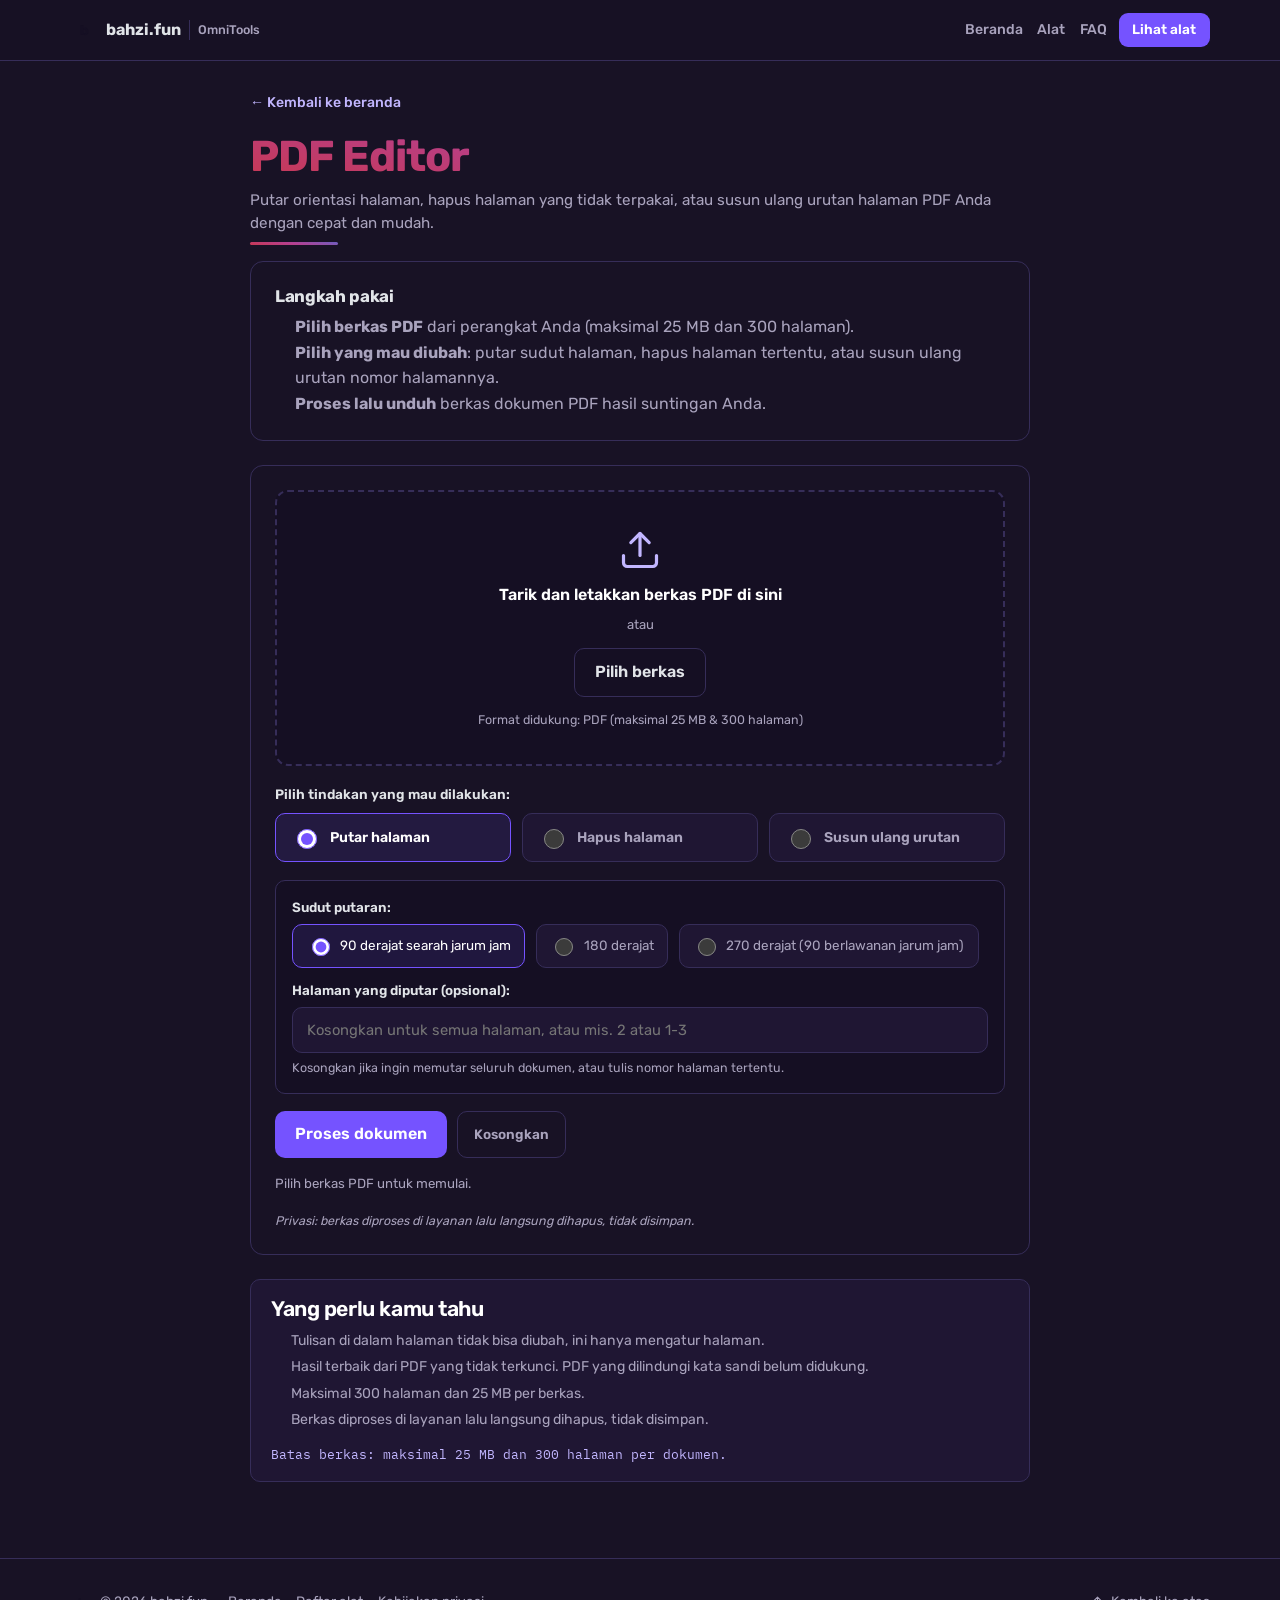
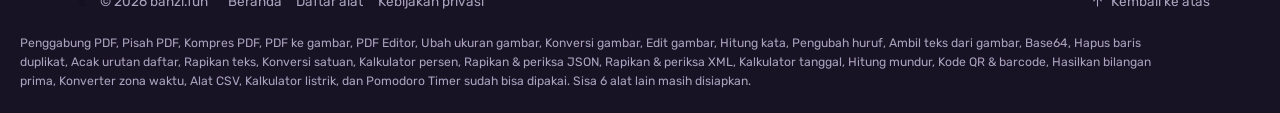
==== commit 4355e553: "Tambah alat "Rapikan & periksa XML": rapikan, padatkan, periksa, atau ubah XML jadi JSON" ====
--- a/editor-pdf/index.html
+++ b/editor-pdf/index.html
@@ -281,7 +281,7 @@
         Kembali ke atas
       </a>
     </div>
-    <p class="footer__note container">Penggabung PDF, Pisah PDF, Kompres PDF, PDF ke gambar, PDF Editor, Ubah ukuran gambar, Konversi gambar, Edit gambar, Hitung kata, Pengubah huruf, Ambil teks dari gambar, Base64, Hapus baris duplikat, Acak urutan daftar, Rapikan teks, Konversi satuan, Kalkulator persen, Rapikan &amp; periksa JSON, Kalkulator tanggal, Hitung mundur, Kode QR &amp; barcode, Hasilkan bilangan prima, Konverter zona waktu, Alat CSV, Kalkulator listrik, dan Pomodoro Timer sudah bisa dipakai. Sisa 7 alat lain masih disiapkan.</p>
+    <p class="footer__note container">Penggabung PDF, Pisah PDF, Kompres PDF, PDF ke gambar, PDF Editor, Ubah ukuran gambar, Konversi gambar, Edit gambar, Hitung kata, Pengubah huruf, Ambil teks dari gambar, Base64, Hapus baris duplikat, Acak urutan daftar, Rapikan teks, Konversi satuan, Kalkulator persen, Rapikan &amp; periksa JSON, Rapikan &amp; periksa XML, Kalkulator tanggal, Hitung mundur, Kode QR &amp; barcode, Hasilkan bilangan prima, Konverter zona waktu, Alat CSV, Kalkulator listrik, dan Pomodoro Timer sudah bisa dipakai. Sisa 6 alat lain masih disiapkan.</p>
   </footer>
 
   <div class="cookiebar" id="cookiebar" hidden>
--- a/assets/styles.css
+++ b/assets/styles.css
@@ -6258,3 +6258,23 @@
     min-height: 44px;
   }
 }
+
+@media (pointer: coarse) {
+  #xml-input,
+  #xml-output,
+  #xml-mode,
+  #xml-indent,
+  #xml-btn-contoh,
+  #xml-submit,
+  #xml-clear,
+  #xml-copy,
+  #xml-download,
+  #xml-close,
+  #xml-panel label,
+  #xml-panel .js__switch-label,
+  #xml-panel .js__switch-label input {
+    min-height: 44px;
+    min-width: 44px;
+  }
+}
+
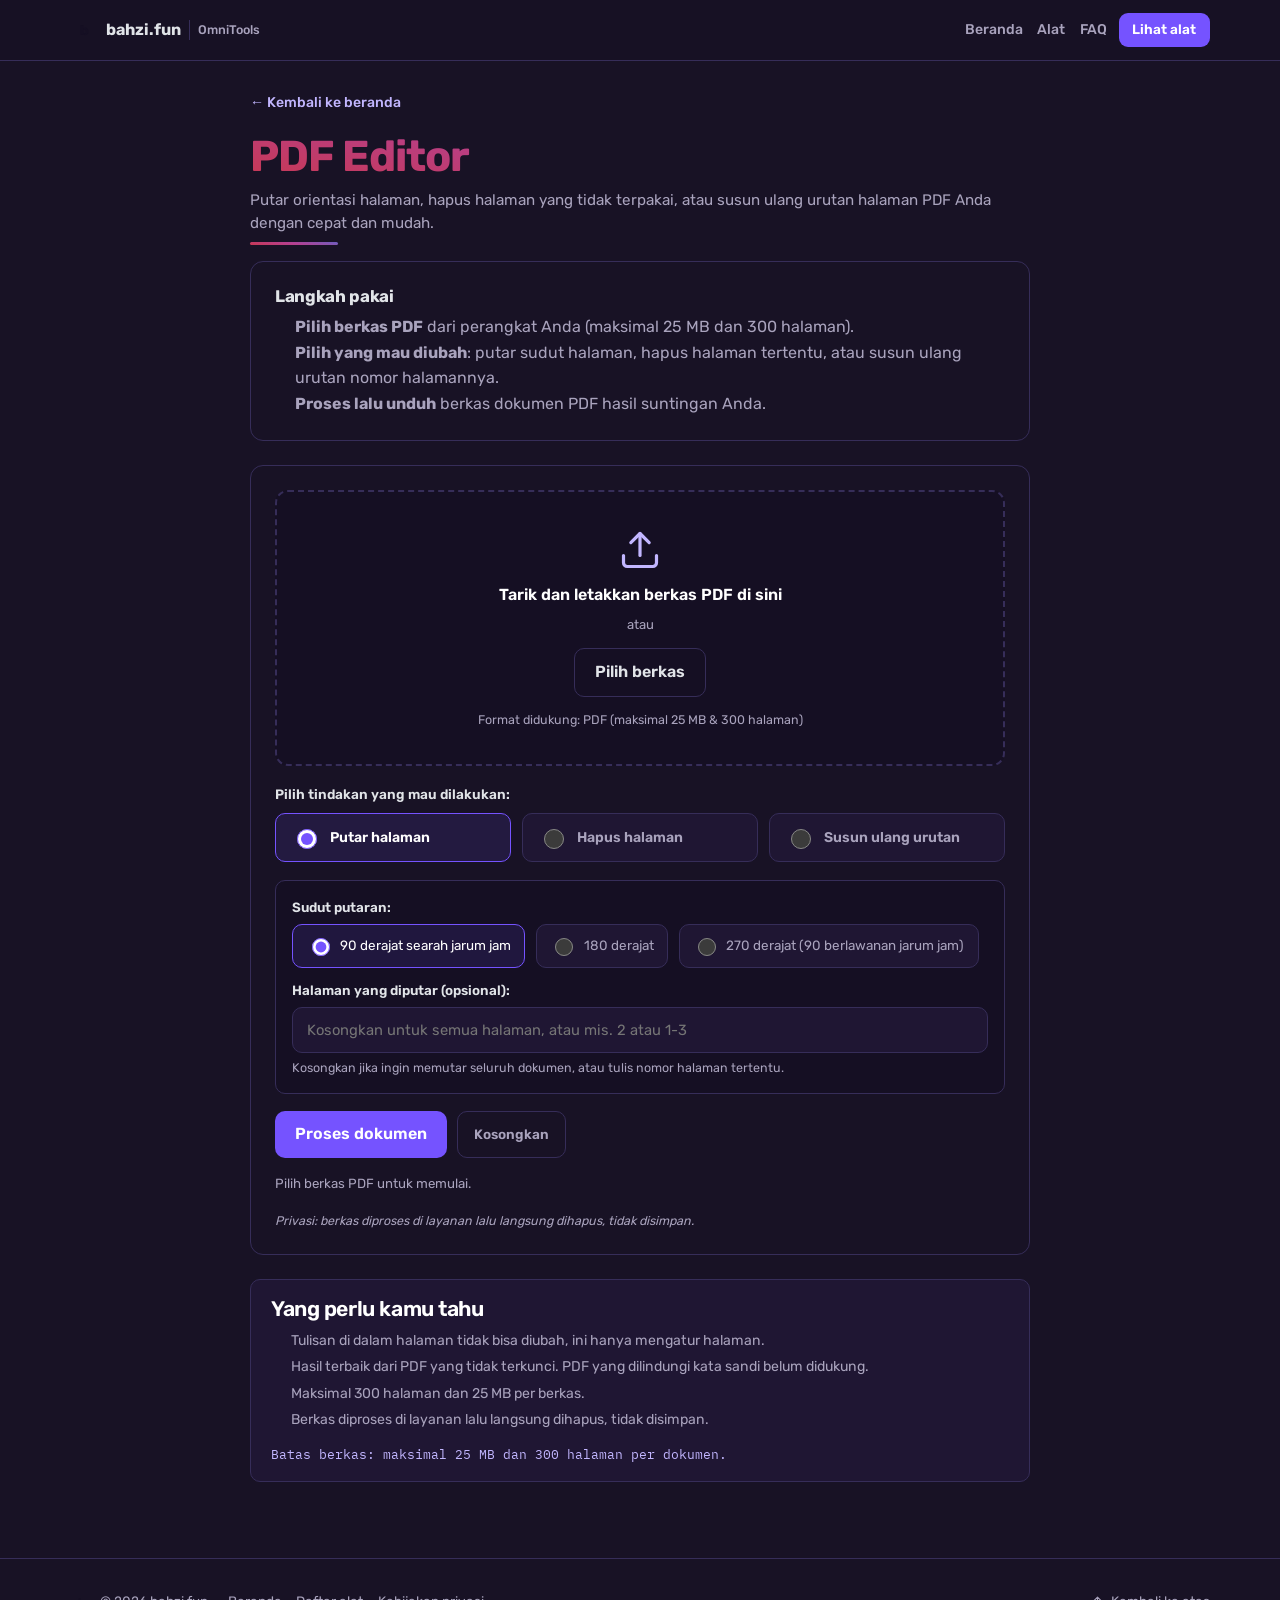
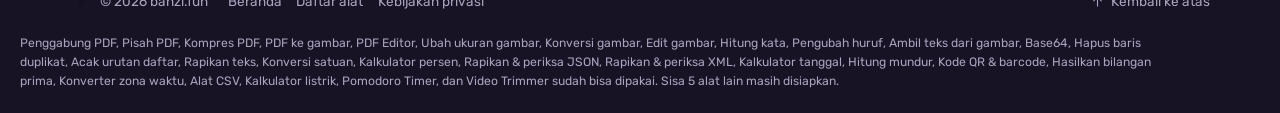
==== commit 125411b5: "Tambah alat "Video Trimmer": potong bagian tertentu dari klip video" ====
--- a/editor-pdf/index.html
+++ b/editor-pdf/index.html
@@ -281,7 +281,7 @@
         Kembali ke atas
       </a>
     </div>
-    <p class="footer__note container">Penggabung PDF, Pisah PDF, Kompres PDF, PDF ke gambar, PDF Editor, Ubah ukuran gambar, Konversi gambar, Edit gambar, Hitung kata, Pengubah huruf, Ambil teks dari gambar, Base64, Hapus baris duplikat, Acak urutan daftar, Rapikan teks, Konversi satuan, Kalkulator persen, Rapikan &amp; periksa JSON, Rapikan &amp; periksa XML, Kalkulator tanggal, Hitung mundur, Kode QR &amp; barcode, Hasilkan bilangan prima, Konverter zona waktu, Alat CSV, Kalkulator listrik, dan Pomodoro Timer sudah bisa dipakai. Sisa 6 alat lain masih disiapkan.</p>
+    <p class="footer__note container">Penggabung PDF, Pisah PDF, Kompres PDF, PDF ke gambar, PDF Editor, Ubah ukuran gambar, Konversi gambar, Edit gambar, Hitung kata, Pengubah huruf, Ambil teks dari gambar, Base64, Hapus baris duplikat, Acak urutan daftar, Rapikan teks, Konversi satuan, Kalkulator persen, Rapikan &amp; periksa JSON, Rapikan &amp; periksa XML, Kalkulator tanggal, Hitung mundur, Kode QR &amp; barcode, Hasilkan bilangan prima, Konverter zona waktu, Alat CSV, Kalkulator listrik, Pomodoro Timer, dan Video Trimmer sudah bisa dipakai. Sisa 5 alat lain masih disiapkan.</p>
   </footer>
 
   <div class="cookiebar" id="cookiebar" hidden>
--- a/assets/styles.css
+++ b/assets/styles.css
@@ -6278,3 +6278,352 @@
   }
 }
 
+/* ==========================================================================
+   Video Trimmer (ptv-)
+   ========================================================================== */
+.ptv__page {
+  max-width: 820px;
+  margin: 0 auto;
+}
+
+.ptv__back {
+  margin: 0 0 .75rem;
+}
+
+.ptv__back-link {
+  color: var(--brand-text);
+  text-decoration: none;
+  font-size: .88rem;
+  display: inline-flex;
+  align-items: center;
+  gap: .35rem;
+  min-height: 44px;
+}
+
+.ptv__back-link:hover {
+  text-decoration: underline;
+}
+
+.ptv__app {
+  padding: 1.5rem;
+  margin-bottom: 1.5rem;
+}
+
+.ptv__pesan-galat {
+  background: rgba(200, 56, 82, 0.12);
+  border: 1px solid var(--pink-dark);
+  color: #ff9cb2;
+  padding: .75rem 1rem;
+  border-radius: var(--radius);
+  font-size: .88rem;
+  margin-bottom: 1.25rem;
+  line-height: 1.5;
+}
+
+.ptv__drop {
+  border: 2px dashed var(--border);
+  border-radius: var(--radius-card);
+  padding: 2rem 1.25rem;
+  text-align: center;
+  cursor: pointer;
+  background: var(--surface);
+  transition: border-color var(--transition), background var(--transition);
+  outline: none;
+}
+
+.ptv__drop:hover,
+.ptv__drop:focus-visible,
+.ptv__drop--active {
+  border-color: var(--brand);
+  background: var(--surface-2);
+}
+
+.ptv__file-input {
+  position: absolute;
+  width: 1px;
+  height: 1px;
+  padding: 0;
+  margin: -1px;
+  overflow: hidden;
+  clip: rect(0, 0, 0, 0);
+  border: 0;
+}
+
+.ptv__drop-content {
+  display: flex;
+  flex-direction: column;
+  align-items: center;
+  gap: .75rem;
+}
+
+.ptv__drop-icon {
+  width: 44px;
+  height: 44px;
+  color: var(--brand-text);
+}
+
+.ptv__drop-text {
+  margin: 0;
+  font-size: 1rem;
+  font-weight: 500;
+  color: var(--text);
+}
+
+.ptv__pilih-btn {
+  min-height: 44px;
+  min-width: 120px;
+}
+
+.ptv__drop-sub {
+  margin: 0;
+  font-size: .82rem;
+  color: var(--text-muted);
+  word-break: break-all;
+}
+
+.ptv__sumber-wrap {
+  margin-top: 1.25rem;
+  text-align: center;
+}
+
+.ptv__video-sumber {
+  width: 100%;
+  max-height: 380px;
+  background: #000;
+  border-radius: var(--radius);
+  border: 1px solid var(--border);
+}
+
+.ptv__form {
+  margin-top: 1.5rem;
+  display: flex;
+  flex-direction: column;
+  gap: 1.25rem;
+}
+
+.ptv__grid-waktu {
+  display: grid;
+  grid-template-columns: minmax(0, 1fr) minmax(0, 1fr);
+  gap: 1rem;
+}
+
+@media (max-width: 600px) {
+  .ptv__grid-waktu {
+    grid-template-columns: minmax(0, 1fr);
+  }
+}
+
+.ptv__grup-waktu {
+  display: flex;
+  flex-direction: column;
+  gap: .4rem;
+  min-width: 0;
+}
+
+.ptv__label {
+  font-size: .88rem;
+  font-weight: 500;
+  color: var(--text);
+}
+
+.ptv__baris-input {
+  display: flex;
+  flex-wrap: wrap;
+  gap: .5rem;
+}
+
+.ptv__input {
+  flex: 1;
+  min-width: 0;
+  background: var(--surface);
+  border: 1px solid var(--border);
+  color: var(--text);
+  border-radius: var(--radius);
+  padding: .65rem .85rem;
+  font-family: var(--font-mono);
+  font-size: 1rem;
+  min-height: 44px;
+}
+
+.ptv__input:focus {
+  outline: none;
+  border-color: var(--brand);
+  box-shadow: 0 0 0 2px rgba(117, 83, 255, .25);
+}
+
+.ptv__btn-ambil {
+  min-height: 44px;
+  white-space: nowrap;
+  padding: 0 .85rem;
+  font-size: .82rem;
+}
+
+.ptv__bantuan {
+  font-size: .75rem;
+  color: var(--text-muted);
+}
+
+.ptv__mode-section {
+  display: flex;
+  flex-direction: column;
+  gap: .5rem;
+}
+
+.ptv__mode-pilihan {
+  display: grid;
+  grid-template-columns: 1fr 1fr;
+  gap: .75rem;
+}
+
+@media (max-width: 600px) {
+  .ptv__mode-pilihan {
+    grid-template-columns: 1fr;
+  }
+}
+
+.ptv__mode-label {
+  display: flex;
+  align-items: flex-start;
+  gap: .65rem;
+  padding: .85rem 1rem;
+  background: var(--surface);
+  border: 1px solid var(--border);
+  border-radius: var(--radius);
+  cursor: pointer;
+  transition: border-color var(--transition), background var(--transition);
+  min-height: 44px;
+}
+
+.ptv__mode-label:hover {
+  background: var(--surface-2);
+}
+
+.ptv__mode-label input[type="radio"] {
+  margin-top: .2rem;
+  accent-color: var(--brand);
+  min-width: 18px;
+  min-height: 18px;
+}
+
+.ptv__mode-konten {
+  display: flex;
+  flex-direction: column;
+  gap: .2rem;
+}
+
+.ptv__mode-judul {
+  font-size: .88rem;
+  font-weight: 600;
+  color: var(--text);
+}
+
+.ptv__mode-desc {
+  font-size: .78rem;
+  color: var(--text-muted);
+  line-height: 1.4;
+}
+
+.ptv__tombol-aksi {
+  display: flex;
+  gap: .75rem;
+  flex-wrap: wrap;
+}
+
+.ptv__btn-proses,
+.ptv__btn-reset {
+  min-height: 44px;
+  min-width: 120px;
+}
+
+.ptv__status {
+  margin: 0;
+}
+
+.ptv__batas {
+  margin: 0;
+  font-size: .82rem;
+  color: var(--text-muted);
+}
+
+.ptv__hasil {
+  margin-top: 1.5rem;
+  padding: 1.25rem;
+  background: var(--surface);
+  border: 1px solid var(--border);
+  border-radius: var(--radius);
+}
+
+.ptv__hasil-judul {
+  margin: 0 0 .85rem;
+  font-size: 1.05rem;
+}
+
+.ptv__hasil-video-wrap {
+  text-align: center;
+  margin-bottom: .85rem;
+}
+
+.ptv__video-hasil {
+  width: 100%;
+  max-height: 380px;
+  background: #000;
+  border-radius: var(--radius);
+}
+
+.ptv__info {
+  font-size: .84rem;
+  color: var(--text);
+  background: rgba(117, 83, 255, 0.08);
+  border: 1px solid var(--brand);
+  padding: .65rem .85rem;
+  border-radius: var(--radius);
+  margin-bottom: 1rem;
+}
+
+.ptv__hasil-aksi {
+  display: flex;
+  gap: .65rem;
+}
+
+.ptv__btn-unduh {
+  min-height: 44px;
+  min-width: 120px;
+  display: inline-flex;
+  align-items: center;
+  justify-content: center;
+  text-decoration: none;
+}
+
+.ptv__privasi-tag {
+  margin: 1.25rem 0 0;
+  font-size: .78rem;
+  color: var(--text-muted);
+  font-style: italic;
+}
+
+.ptv__notice-title {
+  font-size: 1.05rem;
+  margin-top: 0;
+}
+
+.ptv__notice-list {
+  margin: .5rem 0 0 1.25rem;
+  padding: 0;
+  color: var(--text-muted);
+  line-height: 1.6;
+}
+
+.ptv__noscript {
+  margin-top: 1.5rem;
+}
+
+@media (pointer: coarse) {
+  #ptv-app input,
+  #ptv-app button,
+  #ptv-app label,
+  #ptv-unduh {
+    min-height: 44px;
+  }
+}
+
+
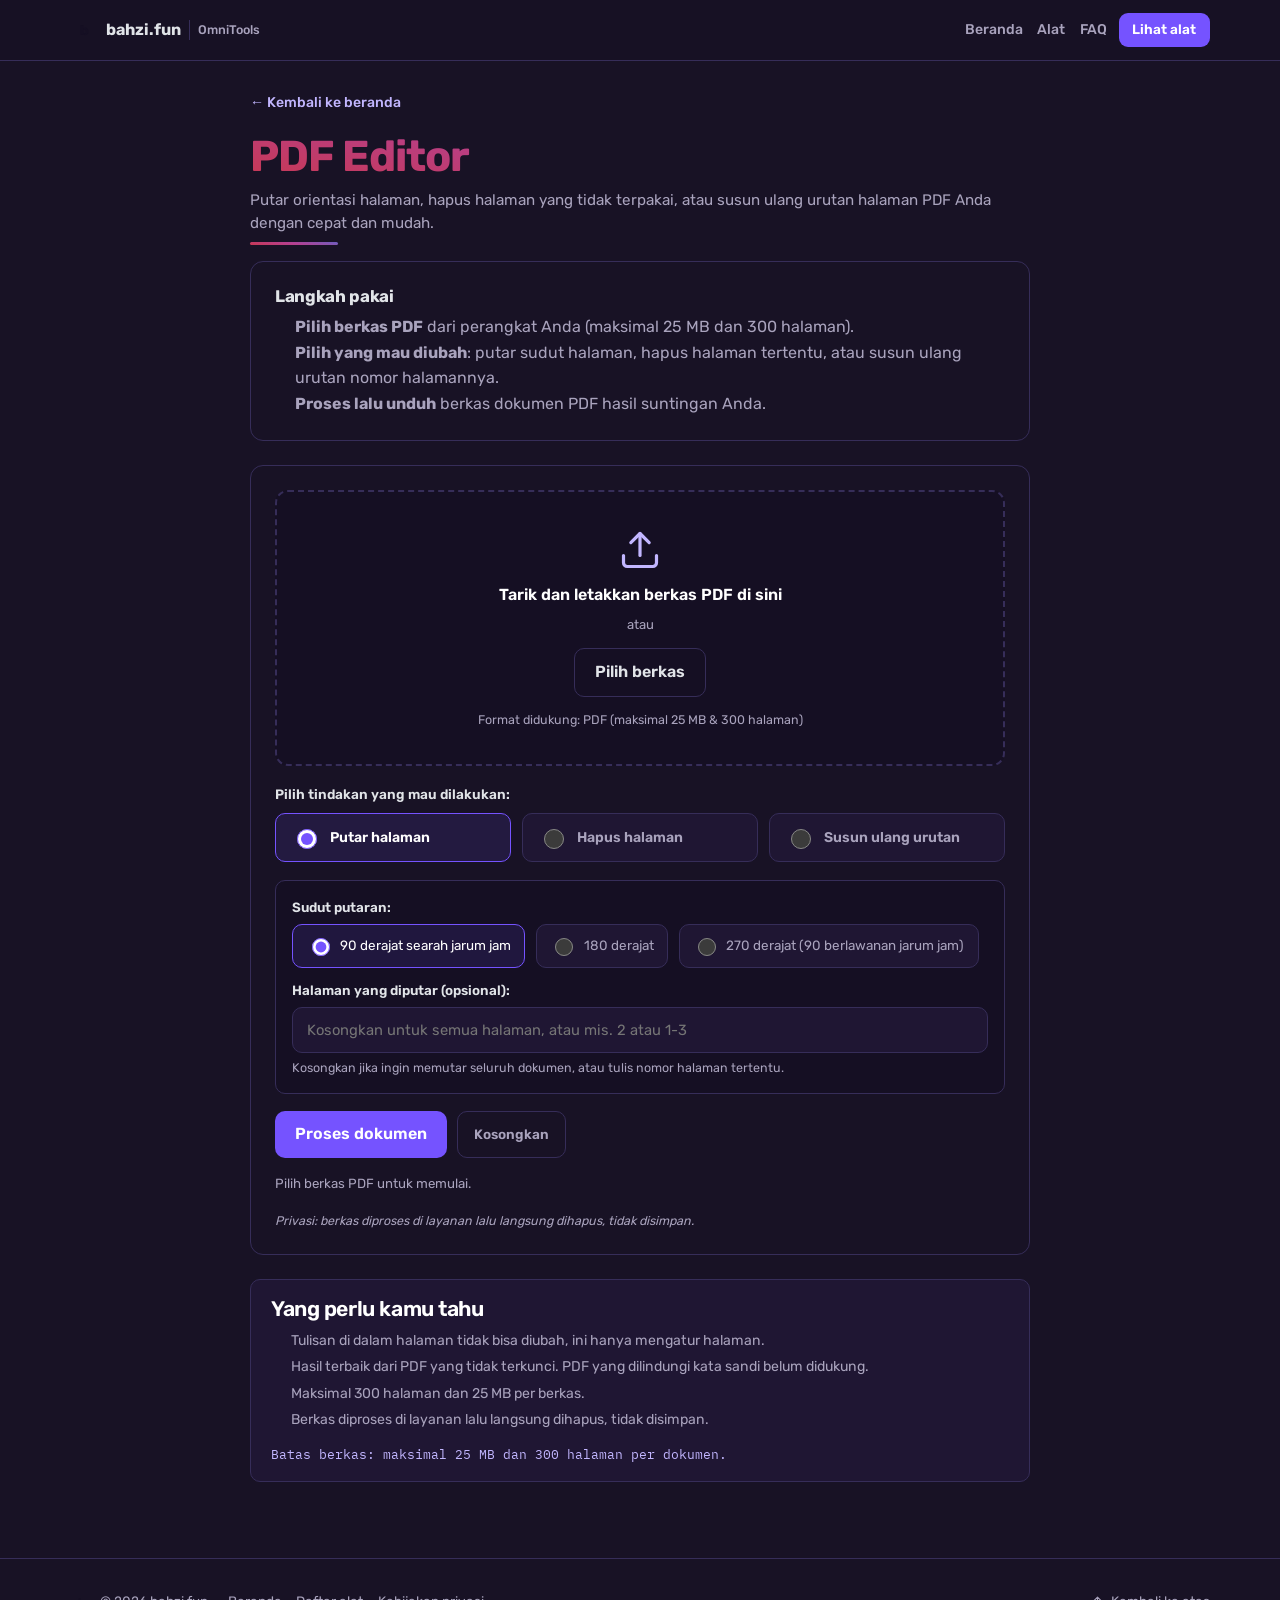
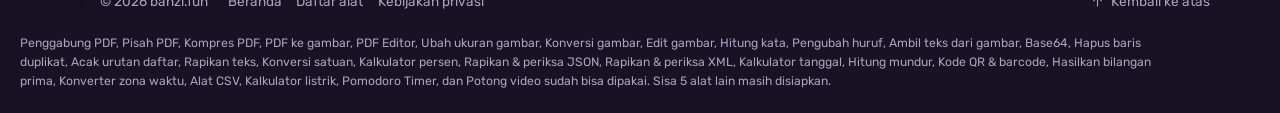
==== commit 38c709e1: "Teks penghitung: sebut "Potong video" pada daftar alat" ====
--- a/editor-pdf/index.html
+++ b/editor-pdf/index.html
@@ -281,7 +281,7 @@
         Kembali ke atas
       </a>
     </div>
-    <p class="footer__note container">Penggabung PDF, Pisah PDF, Kompres PDF, PDF ke gambar, PDF Editor, Ubah ukuran gambar, Konversi gambar, Edit gambar, Hitung kata, Pengubah huruf, Ambil teks dari gambar, Base64, Hapus baris duplikat, Acak urutan daftar, Rapikan teks, Konversi satuan, Kalkulator persen, Rapikan &amp; periksa JSON, Rapikan &amp; periksa XML, Kalkulator tanggal, Hitung mundur, Kode QR &amp; barcode, Hasilkan bilangan prima, Konverter zona waktu, Alat CSV, Kalkulator listrik, Pomodoro Timer, dan Video Trimmer sudah bisa dipakai. Sisa 5 alat lain masih disiapkan.</p>
+    <p class="footer__note container">Penggabung PDF, Pisah PDF, Kompres PDF, PDF ke gambar, PDF Editor, Ubah ukuran gambar, Konversi gambar, Edit gambar, Hitung kata, Pengubah huruf, Ambil teks dari gambar, Base64, Hapus baris duplikat, Acak urutan daftar, Rapikan teks, Konversi satuan, Kalkulator persen, Rapikan &amp; periksa JSON, Rapikan &amp; periksa XML, Kalkulator tanggal, Hitung mundur, Kode QR &amp; barcode, Hasilkan bilangan prima, Konverter zona waktu, Alat CSV, Kalkulator listrik, Pomodoro Timer, dan Potong video sudah bisa dipakai. Sisa 5 alat lain masih disiapkan.</p>
   </footer>
 
   <div class="cookiebar" id="cookiebar" hidden>
